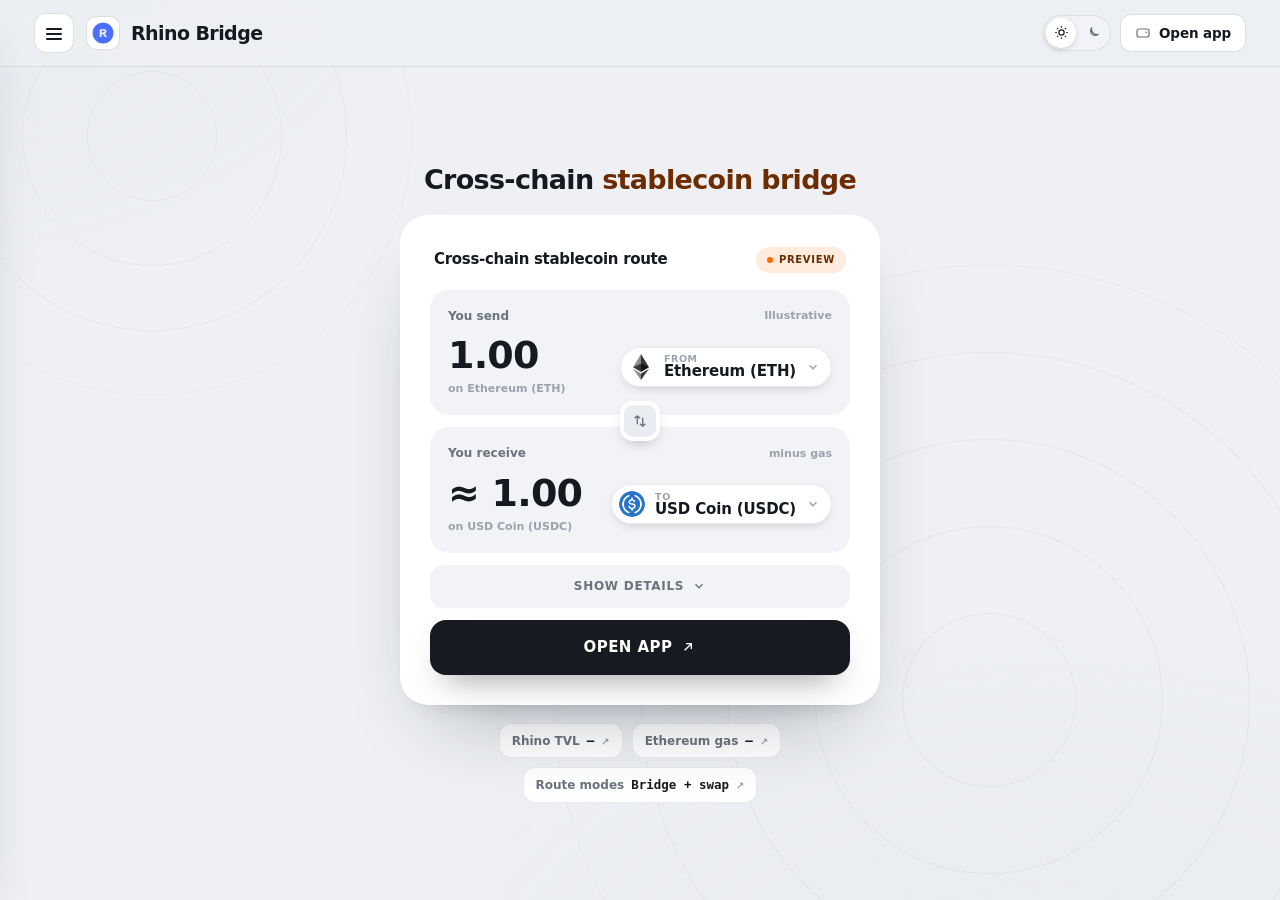
==== index.html @ 46e5cf5d "Update" ====
<!doctype html>
<html lang="en">
<head>
  <meta charset="utf-8">
  <meta name="viewport" content="width=device-width, initial-scale=1">
  <title>Rhino Bridge — Cross-chain stablecoin bridge</title>
  <meta name="description" content="Rhino Bridge is Rhino.fi’s cross-chain bridge and liquidity-routing product for moving supported assets, especially stablecoins, between blockchains.">
  <meta name="robots" content="index,follow,max-snippet:-1,max-image-preview:large,max-video-preview:-1">
  <meta name="theme-color" content="#eef0f3">
  <link rel="canonical" href="https://rhino-bridge-site.github.io/">
  <link rel="icon" type="image/png" href="favicon.png">
  <link rel="prefetch" href="dashboard/index.html">
  <link rel="preconnect" href="https://defillama.com/" crossorigin>
  <link rel="preconnect" href="https://coins.llama.fi" crossorigin>
  <meta property="og:type" content="website"><meta property="og:url" content="https://rhino-bridge-site.github.io/">
  <meta property="og:title" content="Rhino Bridge — Cross-chain stablecoin bridge">
  <meta property="og:description" content="Rhino Bridge is Rhino.fi’s cross-chain bridge and liquidity-routing product for moving supported assets, especially stablecoins, between blockchains.">
  <meta property="og:site_name" content="Rhino Bridge dashboard"><meta property="og:image" content="https://rhino-bridge-site.github.io/og-cover.png">
  <meta name="twitter:card" content="summary_large_image"><meta name="twitter:title" content="Rhino Bridge — Cross-chain stablecoin bridge"><meta name="twitter:description" content="Rhino Bridge is Rhino.fi’s cross-chain bridge and liquidity-routing product for moving supported assets, especially stablecoins, between blockchains."><meta name="twitter:image" content="https://rhino-bridge-site.github.io/og-cover.png">
  <script type="application/ld+json">
  {
    "@context":"https://schema.org",
    "@graph":[
      {"@type":"WebSite","@id":"https://rhino-bridge-site.github.io/#website","url":"https://rhino-bridge-site.github.io/","name":"Rhino Bridge dashboard","inLanguage":"en-US"},
      {"@type":"Thing","@id":"https://rhino-bridge-site.github.io/#brand","name":"Rhino Bridge",
       "description":"Rhino Bridge is Rhino.fi\u2019s cross-chain bridge and liquidity-routing product for moving supported assets, especially stablecoins, between blockchains.",
       "sameAs":["https://rhino.fi/", "https://docs.rhino.fi/", "https://github.com/rhinofi", "https://x.com/rhinofi"]},
      {"@type":"WebApplication","@id":"https://rhino-bridge-site.github.io/#widget","name":"Rhino Bridge preview","applicationCategory":"FinanceApplication","operatingSystem":"Any","url":"https://rhino-bridge-site.github.io/#route-preview","isPartOf":{"@id":"https://rhino-bridge-site.github.io/#webpage"},"featureList":["Preview the route","Reverse the direction","Open the app"]},
      {"@type":"WebPage","@id":"https://rhino-bridge-site.github.io/#webpage","url":"https://rhino-bridge-site.github.io/","name":"Rhino Bridge \u2014 Cross-chain stablecoin bridge","description":"Rhino Bridge is Rhino.fi\u2019s cross-chain bridge and liquidity-routing product for moving supported assets, especially stablecoins, between blockchains.","isPartOf":{"@id":"https://rhino-bridge-site.github.io/#website"},"about":{"@id":"https://rhino-bridge-site.github.io/#brand"},"mainEntity":{"@id":"https://rhino-bridge-site.github.io/#brand"},"inLanguage":"en-US","mentions":[{"@type":"Thing","name":"Ethereum","sameAs":"https://ethereum.org/"},{"@type":"Thing","name":"Stablecoin","sameAs":"https://en.wikipedia.org/wiki/Stablecoin"},{"@type":"Thing","name":"USDC","sameAs":"https://www.circle.com/usdc"},{"@type":"Thing","name":"USDT","sameAs":"https://tether.to/en/transparency/"}]},
      {"@type":"ItemList","@id":"https://rhino-bridge-site.github.io/#resources","name":"Rhino Bridge \u2014 resources & references","itemListElement":[{"@type":"ListItem","position":1,"name":"What is Rhino.fi?","url":"https://docs.rhino.fi/get-started/what-is-rhino"},{"@type":"ListItem","position":2,"name":"About Rhino.fi","url":"https://rhino.fi/about"},{"@type":"ListItem","position":3,"name":"Bridge SDK concepts","url":"https://docs.rhino.fi/sdk/concepts"},{"@type":"ListItem","position":4,"name":"Blockchain bridges","url":"https://ethereum.org/bridges"},{"@type":"ListItem","position":5,"name":"Stablecoins","url":"https://en.wikipedia.org/wiki/Stablecoin"},{"@type":"ListItem","position":6,"name":"Rhino.fi TVL","url":"https://defillama.com/protocol/rhino.fi"},{"@type":"ListItem","position":7,"name":"Rhino.fi bridge volume","url":"https://defillama.com/bridge/rhino.fi"},{"@type":"ListItem","position":8,"name":"Bridge rankings","url":"https://defillama.com/bridges"},{"@type":"ListItem","position":9,"name":"Base bridge contract","url":"https://base.blockscout.com/address/0x2f59e9086ec8130e21bd052065a9e6b2497bb102"},{"@type":"ListItem","position":10,"name":"Rhino.fi DVF market","url":"https://coinmarketcap.com/currencies/deversifi/"},{"@type":"ListItem","position":11,"name":"Rhino Bridge app","url":"https://app.rhino.fi/bridge"},{"@type":"ListItem","position":12,"name":"Supported chains","url":"https://docs.rhino.fi/get-started/supported-chains"},{"@type":"ListItem","position":13,"name":"Fees and limits","url":"https://docs.rhino.fi/get-started/fees-and-limits"},{"@type":"ListItem","position":14,"name":"Bridge status API","url":"https://docs.rhino.fi/api-reference/bridge/history/bridge-status"},{"@type":"ListItem","position":15,"name":"Bridge tokens to L2","url":"https://ethereum.org/guides/how-to-use-a-bridge/"},{"@type":"ListItem","position":16,"name":"Rhino.fi audits","url":"https://rhino.fi/legal-policies-and-documentation/audit"},{"@type":"ListItem","position":17,"name":"CrossSwap audit","url":"https://github.com/rhinofi/contracts_public/blob/master/PeckShield-Audit-Report-CrossSwap-v1.0.pdf"},{"@type":"ListItem","position":18,"name":"Public contracts","url":"https://github.com/rhinofi/contracts_public"},{"@type":"ListItem","position":19,"name":"Rhino.fi bug bounty","url":"https://immunefi.com/bounty/rhinofi/"},{"@type":"ListItem","position":20,"name":"Rhino.fi on L2BEAT","url":"https://l2beat.com/scaling/projects/rhinofi"}]}
    ]
  }
  </script>
  <style>
:root{
  --bg:#eef0f3; --bg-2:#e7eaef; --panel:#ffffff; --field:#f1f3f7; --field-2:#e9edf2;
  --ink:#151a21; --text:#414954; --muted:#6a727d; --faint:#9aa2ad;
  --line:rgba(20,26,33,.09); --line-2:rgba(20,26,33,.14);
  --accent:#ff6b00; --accent-ink:#6c2c00; --accent-soft:rgba(255,107,0,0.13); --accent-glow:rgba(255,107,0,0.3);
  --cta:#171a20; --cta-hover:#0a0c10; --cta-ink:#ffffff;
  --shadow-card:0 1px 0 rgba(20,26,33,.02), 0 40px 80px -42px rgba(24,32,48,.40), 0 14px 30px -22px rgba(24,32,48,.24);
  --shadow-pop:0 24px 60px -26px rgba(24,32,48,.38), 0 8px 20px -12px rgba(24,32,48,.22);
  --mono: ui-monospace, "SF Mono", SFMono-Regular, Menlo, Consolas, monospace;
  --font: Inter, ui-sans-serif, system-ui, -apple-system, "Segoe UI", Roboto, sans-serif;
  --ease: cubic-bezier(0.22, 0.7, 0.24, 1);
  color-scheme: light;
}
html[data-theme="dark"]{
  --bg:#0b0e13; --bg-2:#0e131b; --panel:#141a24; --field:#1b2230; --field-2:#232c3d;
  --ink:#e9eef7; --text:#bcc5d6; --muted:#8b95a8; --faint:#606a7e;
  --line:rgba(226,234,250,.10); --line-2:rgba(226,234,250,.18);
  --accent:#ff9447; --accent-ink:#ffb57f; --accent-soft:rgba(255,148,71,0.16); --accent-glow:rgba(255,148,71,0.34);
  --cta:#ff9447; --cta-hover:#db7f3d; --cta-ink:#12161c;
  --shadow-card:0 30px 70px -34px rgba(0,0,0,.66), 0 6px 18px -10px rgba(0,0,0,.5);
  --shadow-pop:0 24px 60px -26px rgba(0,0,0,.7);
  color-scheme: dark;
}
*{ box-sizing:border-box; }
html{ height:100%; scroll-behavior:smooth; }
@media (prefers-reduced-motion: reduce){ html{ scroll-behavior:auto; } }
body{ margin:0; min-width:320px; height:100%; overflow:hidden; color:var(--text); background:var(--bg); font-family:var(--font); font-size:15px; line-height:1.55; -webkit-font-smoothing:antialiased; text-rendering:optimizeLegibility; }
a{ color:inherit; text-decoration:none; }
button{ font:inherit; color:inherit; background:none; border:none; cursor:pointer; }
img{ display:block; max-width:100%; }
h1,h2,h3,p{ margin:0; }
a:focus-visible, button:focus-visible, summary:focus-visible{ outline:2px solid var(--accent); outline-offset:3px; border-radius:10px; }
.skip{ position:absolute; left:-999px; }
.skip:focus{ left:12px; top:12px; z-index:120; padding:9px 15px; border-radius:10px; background:var(--cta); color:var(--cta-ink); font-weight:750; }
.bg{ position:fixed; inset:0; z-index:0; pointer-events:none; overflow:hidden; background:
  radial-gradient(1100px 700px at 82% 116%, var(--bg-2), transparent 60%),
  radial-gradient(900px 620px at -6% -8%, var(--bg-2), transparent 58%); }
.bg::before{ content:""; position:absolute; right:-14%; bottom:-30%; width:min(92vw,940px); aspect-ratio:1; border-radius:50%;
  background:repeating-radial-gradient(circle at center, transparent 0 86px, var(--line) 86px 87px); opacity:.5; mask:radial-gradient(circle at center, #000 62%, transparent 72%); }
.bg::after{ content:""; position:absolute; left:-10%; top:-16%; width:min(70vw,560px); aspect-ratio:1; border-radius:50%;
  background:repeating-radial-gradient(circle at center, transparent 0 64px, var(--line) 64px 65px); opacity:.4; mask:radial-gradient(circle at center, #000 60%, transparent 72%); }
.topbar{ position:relative; z-index:70; flex:0 0 auto; display:flex; align-items:center; justify-content:space-between; gap:14px; padding:13px clamp(16px,3.4vw,34px);
  background:color-mix(in srgb, var(--bg) 78%, transparent); backdrop-filter:saturate(140%) blur(12px); -webkit-backdrop-filter:saturate(140%) blur(12px); border-bottom:1px solid var(--line); }
.tb-left{ display:flex; align-items:center; gap:12px; min-width:0; }
.hamb{ display:grid; place-items:center; width:40px; height:40px; flex:0 0 auto; position:relative; border:1px solid var(--line-2); border-radius:12px; background:var(--panel); color:var(--ink); transition:border-color .15s var(--ease); }
.hamb:hover{ border-color:var(--accent); }
.hamb .bar{ position:absolute; left:11px; right:11px; height:2px; border-radius:2px; background:currentColor; transition:transform .24s var(--ease), opacity .18s var(--ease); }
.hamb .bar:nth-child(1){ top:14px; } .hamb .bar:nth-child(2){ top:19px; } .hamb .bar:nth-child(3){ top:24px; }
body.drawer-open .hamb .bar:nth-child(1){ transform:translateY(5px) rotate(45deg); }
body.drawer-open .hamb .bar:nth-child(2){ opacity:0; }
body.drawer-open .hamb .bar:nth-child(3){ transform:translateY(-5px) rotate(-45deg); }
.brand{ display:flex; align-items:center; gap:11px; min-width:0; }
.brand-logo{ width:34px; height:34px; flex:0 0 auto; display:grid; place-items:center; border-radius:10px; background:var(--panel); box-shadow:inset 0 0 0 1px var(--line-2); }
.brand-logo img{ width:22px; height:22px; border-radius:50%; }
.brand-name{ font-size:19px; font-weight:820; letter-spacing:-0.03em; color:var(--ink); line-height:1.1; white-space:nowrap; }
.tb-right{ display:flex; align-items:center; gap:9px; }
.theme-toggle{ display:inline-flex; align-items:center; gap:2px; padding:3px; border-radius:999px; background:var(--field); box-shadow:inset 0 0 0 1px var(--line); }
.theme-toggle button{ display:grid; place-items:center; width:30px; height:30px; border-radius:999px; color:var(--muted); transition:color .15s var(--ease), background-color .15s var(--ease); }
.theme-toggle button svg{ width:15px; height:15px; }
.theme-toggle button[aria-pressed="true"]{ color:var(--ink); background:var(--panel); box-shadow:0 2px 8px -3px rgba(0,0,0,.28); }
.btn-app{ display:inline-flex; align-items:center; gap:8px; padding:9px 15px; border-radius:11px; background:var(--panel); color:var(--ink); font-size:13.5px; font-weight:700; letter-spacing:-0.01em; box-shadow:inset 0 0 0 1px var(--line-2); transition:box-shadow .15s var(--ease), transform .15s var(--ease); white-space:nowrap; }
.btn-app svg{ width:16px; height:16px; color:var(--muted); }
.btn-app:hover{ box-shadow:inset 0 0 0 1px var(--accent); transform:translateY(-1px); }
.btn-app:hover svg{ color:var(--accent-ink); }
.scrim{ position:fixed; inset:0; z-index:80; background:rgba(10,14,17,.42); opacity:0; visibility:hidden; transition:opacity .28s var(--ease), visibility .28s var(--ease); }
body.drawer-open .scrim{ opacity:1; visibility:visible; }
.drawer{ position:fixed; z-index:90; top:0; left:0; height:100dvh; width:300px; max-width:86vw; display:flex; flex-direction:column; padding:16px 14px 16px; background:var(--panel); border-right:1px solid var(--line); box-shadow:var(--shadow-pop);
  transform:translateX(-104%); transition:transform .3s var(--ease); overflow-y:auto; }
body.drawer-open .drawer{ transform:translateX(0); }
.drawer-head{ display:flex; align-items:center; justify-content:space-between; gap:10px; padding:2px 6px 8px; }
.drawer-head .brand-name{ font-size:15px; }
.drawer-close{ display:grid; place-items:center; width:34px; height:34px; border-radius:10px; color:var(--muted); }
.drawer-close:hover{ color:var(--ink); background:var(--field); }
.drawer-close svg{ width:17px; height:17px; }
.nav-label{ margin:15px 12px 6px; font-size:10px; font-weight:750; letter-spacing:0.15em; text-transform:uppercase; color:var(--faint); }
.nav-item{ display:flex; align-items:center; gap:12px; padding:9px 12px; border-radius:10px; color:var(--text); font-size:14px; font-weight:650; transition:color .15s var(--ease), background-color .15s var(--ease); }
.nav-item .ni-ico{ width:18px; height:18px; flex:0 0 auto; color:var(--muted); }
.nav-item.is-active{ color:var(--accent-ink); background:var(--accent-soft); }
.nav-item.is-active .ni-ico{ color:var(--accent-ink); }
.nav-item:hover{ color:var(--ink); background:var(--field); }
.nav-group{ border-radius:10px; }
.nav-group summary{ display:flex; align-items:center; gap:12px; padding:9px 12px; border-radius:10px; color:var(--text); font-size:14px; font-weight:650; cursor:pointer; list-style:none; transition:color .15s var(--ease), background-color .15s var(--ease); }
.nav-group summary::-webkit-details-marker{ display:none; }
.nav-group summary .ni-ico{ width:18px; height:18px; flex:0 0 auto; color:var(--muted); }
.nav-group summary .chev{ width:15px; height:15px; margin-left:auto; color:var(--faint); transition:transform .2s var(--ease); }
.nav-group summary:hover{ color:var(--ink); background:var(--field); }
.nav-group[open] summary{ color:var(--ink); }
.nav-group[open] summary .chev{ transform:rotate(180deg); }
.nav-sub{ display:flex; flex-direction:column; gap:1px; padding:2px 0 8px 42px; }
.nav-sub a{ display:flex; align-items:baseline; gap:7px; padding:6px 10px; border-radius:8px; color:var(--muted); font-size:12.5px; font-weight:550; transition:color .15s var(--ease), background-color .15s var(--ease); }
.nav-sub a small{ color:var(--faint); font-size:10.5px; font-weight:500; }
.nav-sub a:hover{ color:var(--accent-ink); background:var(--field); }
.drawer-foot{ margin-top:auto; padding-top:13px; border-top:1px solid var(--line); }
.disclose{ margin:8px 8px 0; font-size:11px; line-height:1.5; color:var(--muted); }
.disclose strong{ color:var(--text); font-weight:750; }
.fine{ margin:6px 8px 0; font-size:10.5px; line-height:1.45; color:var(--faint); }
.app{ height:100dvh; display:flex; flex-direction:column; overflow:hidden; position:relative; z-index:1; }
.wrap{ flex:1 1 auto; min-height:0; display:grid; place-items:center; overflow:hidden; }
.stage{ width:100%; max-width:560px; max-height:100%; margin-inline:auto; padding:clamp(14px,3vh,36px) clamp(16px,3.4vw,26px); display:flex; flex-direction:column; align-items:center; text-align:center; }
.lead{ margin:0 0 clamp(13px,2.2vh,20px); max-width:24ch; font-size:clamp(19px,2.5vw,27px); line-height:1.16; letter-spacing:-0.025em; font-weight:750; color:var(--ink); }
.lead .hl{ color:var(--accent-ink); }
.hero-chips{ display:flex; flex-wrap:wrap; justify-content:center; gap:9px; margin-top:clamp(13px,2.2vh,18px); }
.hchip{ display:inline-flex; align-items:baseline; gap:7px; padding:8px 13px; border-radius:12px; background:var(--panel); box-shadow:inset 0 0 0 1px var(--line); font-size:12px; font-weight:600; color:var(--muted); transition:box-shadow .15s var(--ease), color .15s var(--ease); }
.hchip b{ color:var(--ink); font-family:var(--mono); font-size:12.5px; font-weight:650; font-variant-numeric:tabular-nums; }
.hchip .ext{ color:var(--faint); font-size:10px; }
a.hchip:hover{ box-shadow:inset 0 0 0 1px var(--accent); color:var(--text); }
a.hchip:hover .ext{ color:var(--accent-ink); }
.swap-card{ position:relative; width:min(480px,100%); border-radius:28px; background:var(--panel); padding:clamp(20px,4vw,30px); text-align:left; box-shadow:var(--shadow-card); }
.card-head{ display:flex; align-items:center; justify-content:space-between; margin:2px 4px 17px; }
.card-title{ font-size:15px; font-weight:800; letter-spacing:-0.02em; color:var(--ink); }
.badge{ display:inline-flex; align-items:center; gap:6px; padding:5px 11px; border-radius:999px; color:var(--accent-ink); background:var(--accent-soft); font-size:10px; font-weight:750; letter-spacing:0.07em; text-transform:uppercase; }
.badge i{ width:6px; height:6px; border-radius:50%; background:var(--accent); }
.field{ position:relative; padding:17px 18px 18px; border-radius:19px; background:var(--field); }
.field + .field{ margin-top:6px; }
.field-top{ display:flex; align-items:center; justify-content:space-between; }
.field-label{ font-size:12px; font-weight:600; color:var(--muted); }
.field-bal{ font-size:11px; font-weight:600; color:var(--faint); }
.field-row{ display:flex; align-items:center; justify-content:space-between; gap:12px; margin-top:11px; min-width:0; }
.amount{ min-width:0; }
.amount b{ display:block; font-size:clamp(29px,5vw,38px); font-weight:750; line-height:1; letter-spacing:-0.02em; color:var(--ink); font-variant-numeric:tabular-nums; }
.amount span{ display:block; margin-top:6px; font-size:11px; font-weight:600; color:var(--faint); }
.token-pill{ display:inline-flex; align-items:center; gap:10px; flex:0 0 auto; padding:7px 12px 7px 8px; border-radius:999px; background:var(--panel); box-shadow:0 4px 14px -8px rgba(0,0,0,.4), inset 0 0 0 1px var(--line); transition:box-shadow .15s var(--ease); }
.token-pill:hover{ box-shadow:0 6px 18px -8px rgba(0,0,0,.42), inset 0 0 0 1px var(--line-2); }
.token-pill img{ width:26px; height:26px; flex:0 0 auto; border-radius:50%; }
.token-meta{ display:flex; flex-direction:column; line-height:1.05; min-width:0; }
.token-meta small{ font-size:9.5px; font-weight:600; letter-spacing:0.06em; text-transform:uppercase; color:var(--faint); }
.token-meta b{ font-size:15px; font-weight:800; letter-spacing:-0.01em; color:var(--ink); white-space:nowrap; }
.token-pill .chev{ width:14px; height:14px; flex:0 0 auto; color:var(--faint); }
.reverse{ position:relative; z-index:2; display:grid; place-items:center; width:40px; height:40px; margin:-14px auto; border:4px solid var(--panel); border-radius:13px; background:var(--field-2); color:var(--muted); box-shadow:0 6px 16px -8px rgba(0,0,0,.4); transition:transform .28s var(--ease), color .15s var(--ease), background-color .15s var(--ease); }
.reverse svg{ width:16px; height:16px; }
.reverse:hover{ color:var(--cta-ink); background:var(--accent); transform:rotate(180deg); }
.details-btn{ display:flex; align-items:center; justify-content:center; gap:8px; width:100%; margin-top:12px; padding:12px; border-radius:14px; background:var(--field); color:var(--muted); font-size:12px; font-weight:750; letter-spacing:0.06em; text-transform:uppercase; transition:color .15s var(--ease), background-color .15s var(--ease); }
.details-btn svg{ width:14px; height:14px; transition:transform .2s var(--ease); }
.details-btn:hover{ color:var(--ink); }
.details-btn[aria-expanded="true"] svg{ transform:rotate(180deg); }
.details{ overflow:hidden; max-height:0; opacity:0; transition:max-height .3s var(--ease), opacity .22s var(--ease), margin .3s var(--ease); }
.details.open{ max-height:280px; opacity:1; margin-top:6px; }
.d-row{ display:flex; align-items:center; justify-content:space-between; gap:12px; padding:11px 8px; border-bottom:1px solid var(--line); }
.d-row:last-child{ border-bottom:0; }
.d-row span{ font-size:12.5px; font-weight:600; color:var(--muted); }
.d-row b{ font-size:12.5px; font-weight:700; color:var(--text); }
.d-row b.ok{ color:var(--accent-ink); }
.d-row b.mono{ font-family:var(--mono); font-size:11px; }
.cta{ display:flex; align-items:center; justify-content:center; gap:8px; margin-top:12px; padding:16px; border-radius:16px; background:var(--cta); color:var(--cta-ink); font-size:15px; font-weight:800; letter-spacing:0.03em; text-transform:uppercase; box-shadow:0 16px 34px -16px rgba(0,0,0,.5); transition:background-color .15s var(--ease), transform .15s var(--ease); }
.cta svg{ width:16px; height:16px; }
.cta:hover{ background:var(--cta-hover); transform:translateY(-1px); }
.card-note{ margin:13px 4px 0; font-size:11px; line-height:1.5; color:var(--faint); text-align:center; }
.card-note a{ color:var(--muted); text-decoration:underline; text-decoration-color:var(--line-2); text-underline-offset:2px; }
.card-note a:hover{ color:var(--accent-ink); }
@media (max-width:560px){
  .brand-name{ font-size:16px; } .btn-app span{ display:none; } .btn-app{ padding:9px 11px; }
  .stage{ padding:12px 16px; }
  .lead{ font-size:clamp(18px,5.5vw,24px); margin-bottom:14px; }
  .swap-card{ padding:18px; } .field{ padding:14px 15px 15px; } .amount b{ font-size:29px; }
  .hero-chips{ margin-top:12px; }
}
@media (max-height:700px){ .lead{ font-size:clamp(17px,4.5vw,21px); margin-bottom:10px; } .hero-chips{ display:none; } }
@media (max-height:600px){ .field{ padding:12px 15px 13px; } .amount b{ font-size:26px; } .details-btn{ margin-top:8px; padding:9px; } .cta{ padding:14px; margin-top:8px; } }
@media (prefers-reduced-motion: reduce){ *{ transition:none !important; } }
  </style>
  <script>document.documentElement.classList.add('js')</script>
</head>
<body>
  <a class="skip" href="#route-preview">Skip to preview</a>
  <div class="bg" aria-hidden="true"></div>

  <div class="app">
  <header class="topbar">
    <div class="tb-left">
      <button class="hamb" type="button" id="hamb" aria-label="Open navigation" aria-controls="drawer" aria-expanded="false"><span class="bar"></span><span class="bar"></span><span class="bar"></span></button>
      <div class="brand"><span class="brand-logo"><img src="favicon.png" width="22" height="22" alt="Rhino Bridge logo"></span><h1 class="brand-name">Rhino Bridge</h1></div>
    </div>
    <div class="tb-right">
      <div class="theme-toggle" role="group" aria-label="Color theme">
        <button type="button" id="theme-light" aria-pressed="true" aria-label="Light theme"><svg viewBox="0 0 24 24" fill="none" stroke="currentColor" stroke-width="1.9" aria-hidden="true"><circle cx="12" cy="12" r="4.2"/><path d="M12 2v2.4M12 19.6V22M2 12h2.4M19.6 12H22M4.9 4.9l1.7 1.7M17.4 17.4l1.7 1.7M19.1 4.9l-1.7 1.7M6.6 17.4l-1.7 1.7"/></svg></button>
        <button type="button" id="theme-dark" aria-pressed="false" aria-label="Dark theme"><svg viewBox="0 0 24 24" fill="none" stroke="currentColor" stroke-width="1.9" aria-hidden="true"><path d="M20 14.5A8 8 0 0 1 9.5 4a6.5 6.5 0 1 0 10.5 10.5z"/></svg></button>
      </div>
      <a class="btn-app" href="dashboard/" target="_blank" rel="noopener noreferrer"><svg viewBox="0 0 24 24" fill="none" stroke="currentColor" stroke-width="1.8" aria-hidden="true"><rect x="3" y="6" width="18" height="12" rx="3"/><path d="M16 11h2"/></svg><span>Open app</span></a>
    </div>
  </header>

  <div class="scrim" id="scrim" tabindex="-1"></div>
  <aside class="drawer" id="drawer" aria-label="Primary" aria-hidden="true">
    <div class="drawer-head">
      <div class="brand"><span class="brand-logo"><img src="favicon.png" width="22" height="22" alt=""></span><span class="brand-name">Rhino Bridge</span></div>
      <button class="drawer-close" type="button" id="drawer-close" aria-label="Close navigation"><svg viewBox="0 0 24 24" fill="none" stroke="currentColor" stroke-width="2" aria-hidden="true"><path d="M6 6l12 12M18 6L6 18"/></svg></button>
    </div>
    <nav aria-label="Sections">
      <p class="nav-label">Bridge</p>
      <a class="nav-item is-active" href="#route-preview" aria-current="page"><svg class="ni-ico" viewBox="0 0 24 24" fill="none" stroke="currentColor" stroke-width="1.8" aria-hidden="true"><path d="M7 10h11l-3-3M17 14H6l3 3"/></svg>Route preview</a>
      <p class="nav-label">Understand</p>
      <details class="nav-group" open><summary><svg class="ni-ico" viewBox="0 0 24 24" fill="none" stroke="currentColor" stroke-width="1.8" aria-hidden="true"><path d="M4 5h10a3 3 0 0 1 3 3v11a2 2 0 0 0-2-2H4zM20 5h-1a3 3 0 0 0-3 3v11a2 2 0 0 1 2-2h2z"/></svg>Rhino Bridge essentials<svg class="chev" viewBox="0 0 24 24" fill="none" stroke="currentColor" stroke-width="2" aria-hidden="true"><path d="M6 9l6 6 6-6"/></svg></summary><div class="nav-sub"><a href="https://docs.rhino.fi/get-started/what-is-rhino" target="_blank" rel="noopener noreferrer">What is Rhino.fi? <small>Official product definition</small></a><a href="https://rhino.fi/about" target="_blank" rel="noopener noreferrer">About Rhino.fi <small>Team and mission</small></a><a href="https://docs.rhino.fi/sdk/concepts" target="_blank" rel="noopener noreferrer">Bridge SDK concepts <small>Bridge SDK architecture</small></a><a href="https://ethereum.org/bridges" target="_blank" rel="noopener noreferrer">Blockchain bridges <small>Bridge concepts and risks</small></a><a href="https://en.wikipedia.org/wiki/Stablecoin" target="_blank" rel="noopener noreferrer">Stablecoins <small>Stablecoin reference overview</small></a></div></details>
      <p class="nav-label">Markets &amp; data</p>
      <details class="nav-group"><summary><svg class="ni-ico" viewBox="0 0 24 24" fill="none" stroke="currentColor" stroke-width="1.8" aria-hidden="true"><path d="M4 5h10a3 3 0 0 1 3 3v11a2 2 0 0 0-2-2H4zM20 5h-1a3 3 0 0 0-3 3v11a2 2 0 0 1 2-2h2z"/></svg>Liquidity and activity<svg class="chev" viewBox="0 0 24 24" fill="none" stroke="currentColor" stroke-width="2" aria-hidden="true"><path d="M6 9l6 6 6-6"/></svg></summary><div class="nav-sub"><a href="https://defillama.com/protocol/rhino.fi" target="_blank" rel="noopener noreferrer">Rhino.fi TVL <small>Protocol TVL dashboard</small></a><a href="https://defillama.com/bridge/rhino.fi" target="_blank" rel="noopener noreferrer">Rhino.fi bridge volume <small>Bridge volume dashboard</small></a><a href="https://defillama.com/bridges" target="_blank" rel="noopener noreferrer">Bridge rankings <small>Cross-chain volume rankings</small></a><a href="https://base.blockscout.com/address/0x2f59e9086ec8130e21bd052065a9e6b2497bb102" target="_blank" rel="noopener noreferrer">Base bridge contract <small>Current Base contract</small></a><a href="https://coinmarketcap.com/currencies/deversifi/" target="_blank" rel="noopener noreferrer">Rhino.fi DVF market <small>Legacy DVF market</small></a></div></details>
      <p class="nav-label">Guides</p>
      <details class="nav-group"><summary><svg class="ni-ico" viewBox="0 0 24 24" fill="none" stroke="currentColor" stroke-width="1.8" aria-hidden="true"><path d="M4 5h10a3 3 0 0 1 3 3v11a2 2 0 0 0-2-2H4zM20 5h-1a3 3 0 0 0-3 3v11a2 2 0 0 1 2-2h2z"/></svg>Bridge and integrate<svg class="chev" viewBox="0 0 24 24" fill="none" stroke="currentColor" stroke-width="2" aria-hidden="true"><path d="M6 9l6 6 6-6"/></svg></summary><div class="nav-sub"><a href="https://app.rhino.fi/bridge" target="_blank" rel="noopener noreferrer">Rhino Bridge app <small>Launch bridge app</small></a><a href="https://docs.rhino.fi/get-started/supported-chains" target="_blank" rel="noopener noreferrer">Supported chains <small>Networks and supported assets</small></a><a href="https://docs.rhino.fi/get-started/fees-and-limits" target="_blank" rel="noopener noreferrer">Fees and limits <small>Pricing limits explained</small></a><a href="https://docs.rhino.fi/api-reference/bridge/history/bridge-status" target="_blank" rel="noopener noreferrer">Bridge status API <small>Track bridge transaction</small></a><a href="https://ethereum.org/guides/how-to-use-a-bridge/" target="_blank" rel="noopener noreferrer">Bridge tokens to L2 <small>Ethereum bridging steps</small></a></div></details>
      <p class="nav-label">Safety</p>
      <details class="nav-group"><summary><svg class="ni-ico" viewBox="0 0 24 24" fill="none" stroke="currentColor" stroke-width="1.8" aria-hidden="true"><path d="M4 5h10a3 3 0 0 1 3 3v11a2 2 0 0 0-2-2H4zM20 5h-1a3 3 0 0 0-3 3v11a2 2 0 0 1 2-2h2z"/></svg>Contracts and assurance<svg class="chev" viewBox="0 0 24 24" fill="none" stroke="currentColor" stroke-width="2" aria-hidden="true"><path d="M6 9l6 6 6-6"/></svg></summary><div class="nav-sub"><a href="https://rhino.fi/legal-policies-and-documentation/audit" target="_blank" rel="noopener noreferrer">Rhino.fi audits <small>Official audit directory</small></a><a href="https://github.com/rhinofi/contracts_public/blob/master/PeckShield-Audit-Report-CrossSwap-v1.0.pdf" target="_blank" rel="noopener noreferrer">CrossSwap audit <small>PeckShield cross-swap review</small></a><a href="https://github.com/rhinofi/contracts_public" target="_blank" rel="noopener noreferrer">Public contracts <small>Published Solidity contracts</small></a><a href="https://immunefi.com/bounty/rhinofi/" target="_blank" rel="noopener noreferrer">Rhino.fi bug bounty <small>Bug bounty scope</small></a><a href="https://l2beat.com/scaling/projects/rhinofi" target="_blank" rel="noopener noreferrer">Rhino.fi on L2BEAT <small>Legacy Validium risk review</small></a></div></details>
    </nav>
    <div class="drawer-foot">
      <p class="disclose"><strong>Independent dashboard.</strong> Not affiliated with any protocol or issuer named here.</p>
      <p class="fine">Live figures come from public third-party sources and change. Educational reference only.</p>
    </div>
  </aside>

  <div class="wrap">
    <main class="stage">
      <h2 class="lead">Cross-chain <span class="hl">stablecoin bridge</span></h2>
      <div class="swap-card" id="route-preview" aria-label="Rhino Bridge preview">
          <div class="card-head"><span class="card-title">Cross-chain stablecoin route</span><span class="badge"><i aria-hidden="true"></i> Preview</span></div>
          <div class="field">
            <div class="field-top"><span class="field-label">You send</span><span class="field-bal">Illustrative</span></div>
            <div class="field-row"><div class="amount"><b>1.00</b><span id="sub-from">on Ethereum (ETH)</span></div>
              <span class="token-pill" id="pill-from"><img src="eth.png" alt="Ethereum (ETH) logo" width="26" height="26"><span class="token-meta"><small>From</small><b>Ethereum (ETH)</b></span><svg class="chev" viewBox="0 0 24 24" fill="none" stroke="currentColor" stroke-width="2.4" aria-hidden="true"><path d="M6 9l6 6 6-6"/></svg></span></div>
          </div>
          <button class="reverse" type="button" id="reverse" aria-label="Reverse direction" title="Reverse direction"><svg viewBox="0 0 24 24" fill="none" stroke="currentColor" stroke-width="2" aria-hidden="true"><path d="M8 4v13M8 4L4 8M8 4l4 4M16 20V7M16 20l-4-4M16 20l4-4"/></svg></button>
          <div class="field">
            <div class="field-top"><span class="field-label">You receive</span><span class="field-bal">minus gas</span></div>
            <div class="field-row"><div class="amount"><b>≈ 1.00</b><span id="sub-to">on USD Coin (USDC)</span></div>
              <span class="token-pill" id="pill-to"><img src="usdc.png" alt="USD Coin (USDC) logo" width="26" height="26"><span class="token-meta"><small>To</small><b>USD Coin (USDC)</b></span><svg class="chev" viewBox="0 0 24 24" fill="none" stroke="currentColor" stroke-width="2.4" aria-hidden="true"><path d="M6 9l6 6 6-6"/></svg></span></div>
          </div>
          <button class="details-btn" type="button" id="details-btn" aria-expanded="false" aria-controls="details">Show details <svg viewBox="0 0 24 24" fill="none" stroke="currentColor" stroke-width="2.2" aria-hidden="true"><path d="M6 9l6 6 6-6"/></svg></button>
          <div class="details" id="details">
            <div class="d-row"><span>Category</span><b>Cross-chain liquidity infrastructure</b></div>
            <div class="d-row"><span>Primary assets</span><b>Stablecoins</b></div>
            <div class="d-row"><span>Route types</span><b>Bridge and bridge + swap</b></div>
            <div class="d-row"><span>Access</span><b>App, API, SDK, and widgets</b></div>
          </div>
          <a class="cta" href="dashboard/" target="_blank" rel="noopener noreferrer">Open app <svg viewBox="0 0 24 24" fill="none" stroke="currentColor" stroke-width="2" aria-hidden="true"><path d="M7 17L17 7M9 7h8v8"/></svg></a>
          
      </div>
      <div class="hero-chips">
        <a class="hchip" href="https://defillama.com/protocol/rhino.fi" target="_blank" rel="noopener noreferrer">Rhino TVL <b id="sig0">—</b> <span class="ext" aria-hidden="true">↗</span></a>
          <a class="hchip" href="https://ethereum.org/developers/docs/apis/json-rpc/" target="_blank" rel="noopener noreferrer">Ethereum gas <b id="sig1">—</b> <span class="ext" aria-hidden="true">↗</span></a>
          <a class="hchip" href="https://docs.rhino.fi/get-started/supported-chains" target="_blank" rel="noopener noreferrer">Route modes <b>Bridge + swap</b> <span class="ext" aria-hidden="true">↗</span></a>
      </div>
    </main>
  </div>
  </div>

  <script>
  (function(){
    "use strict";
    var $=function(id){ return document.getElementById(id); };
    var root=document.documentElement, tl=$("theme-light"), td=$("theme-dark");
    function applyTheme(t){ if(t==="dark"){ root.setAttribute("data-theme","dark"); } else { root.removeAttribute("data-theme"); } if(tl) tl.setAttribute("aria-pressed", String(t!=="dark")); if(td) td.setAttribute("aria-pressed", String(t==="dark")); }
    var saved=null; try{ saved=localStorage.getItem("rhinobridg-theme"); }catch(e){}
    if(saved) applyTheme(saved);
    function setTheme(t){ applyTheme(t); try{ localStorage.setItem("rhinobridg-theme", t); }catch(e){} }
    if(tl) tl.addEventListener("click", function(){ setTheme("light"); });
    if(td) td.addEventListener("click", function(){ setTheme("dark"); });
    var body=document.body, hamb=$("hamb"), scrim=$("scrim"), drawer=$("drawer"), dclose=$("drawer-close");
    function openD(){ body.classList.add("drawer-open"); hamb.setAttribute("aria-expanded","true"); drawer.setAttribute("aria-hidden","false"); }
    function closeD(){ body.classList.remove("drawer-open"); hamb.setAttribute("aria-expanded","false"); drawer.setAttribute("aria-hidden","true"); }
    if(hamb) hamb.addEventListener("click", function(){ body.classList.contains("drawer-open")?closeD():openD(); });
    if(scrim) scrim.addEventListener("click", closeD);
    if(dclose) dclose.addEventListener("click", closeD);
    document.addEventListener("keydown", function(e){ if(e.key==="Escape" && body.classList.contains("drawer-open")) closeD(); });
    if(drawer) drawer.addEventListener("click", function(e){ if(e.target.closest("a")) closeD(); });
    var reversed=false;
    var TOK={ A:{img:"eth.png",name:"Ethereum (ETH)",sub:"on Ethereum (ETH)",alt:"Ethereum (ETH) logo"}, B:{img:"usdc.png",name:"USD Coin (USDC)",sub:"on USD Coin (USDC)",alt:"USD Coin (USDC) logo"} };
    var chev='<svg class="chev" viewBox="0 0 24 24" fill="none" stroke="currentColor" stroke-width="2" aria-hidden="true"><path d="M6 9l6 6 6-6"/></svg>';
    function pill(role,k){ var n=TOK[k]; return '<img src="'+n.img+'" alt="'+n.alt+'" width="26" height="26"><span class="token-meta"><small>'+role+'</small><b>'+n.name+'</b></span>'+chev; }
    function render(){ var a=reversed?"B":"A", b=reversed?"A":"B"; $("pill-from").innerHTML=pill("From",a); $("pill-to").innerHTML=pill("To",b); $("sub-from").textContent=TOK[a].sub; $("sub-to").textContent=TOK[b].sub; }
    var rev=$("reverse"); if(rev) rev.addEventListener("click", function(){ reversed=!reversed; render(); });
    var db=$("details-btn"), dp=$("details");
    if(db&&dp) db.addEventListener("click", function(){ var open=dp.classList.toggle("open"); db.setAttribute("aria-expanded", String(open)); db.firstChild.textContent = open?"Hide details ":"Show details "; });
    function money(n){ if(n>=1e9) return "$"+(n/1e9).toFixed(2)+"B"; if(n>=1e6) return "$"+(n/1e6).toFixed(1)+"M"; if(n>=1e3) return "$"+(n/1e3).toFixed(0)+"K"; return "$"+n.toFixed(0); }
    function gwei(g){ return (g>=0.1?g.toFixed(2):(g>=0.001?g.toFixed(3):Number(g.toPrecision(2)).toString()))+" gwei"; }
    function grab(url,opt){ var c="AbortController" in window ? new AbortController():null, t=c?setTimeout(function(){c.abort();},7000):null; var o=opt||{}; if(c) o.signal=c.signal; return fetch(url,o).then(function(r){ if(!r.ok) throw 0; return r.json(); }).finally(function(){ if(t) clearTimeout(t); }); }
    grab("https://api.llama.fi/protocol/rhino.fi").then(function(j){ var a=j&&j.tvl; if(!a||!a.length) return; var last=a[a.length-1], v=Number(last.totalLiquidityUSD!=null?last.totalLiquidityUSD:last.tvl); if(isFinite(v)&&v>0) $("sig0").textContent=money(v); }).catch(function(){});
    grab("https://ethereum-rpc.publicnode.com",{ method:"POST", headers:{"Content-Type":"application/json"}, body:'{"jsonrpc":"2.0","id":1,"method":"eth_gasPrice","params":[]}' }).then(function(j){ var wei=j&&j.result?parseInt(j.result,16):NaN; if(isFinite(wei)&&wei>0) $("sig1").textContent=gwei(wei/1e9); }).catch(function(){});
  })();
  </script>
</body>
</html>
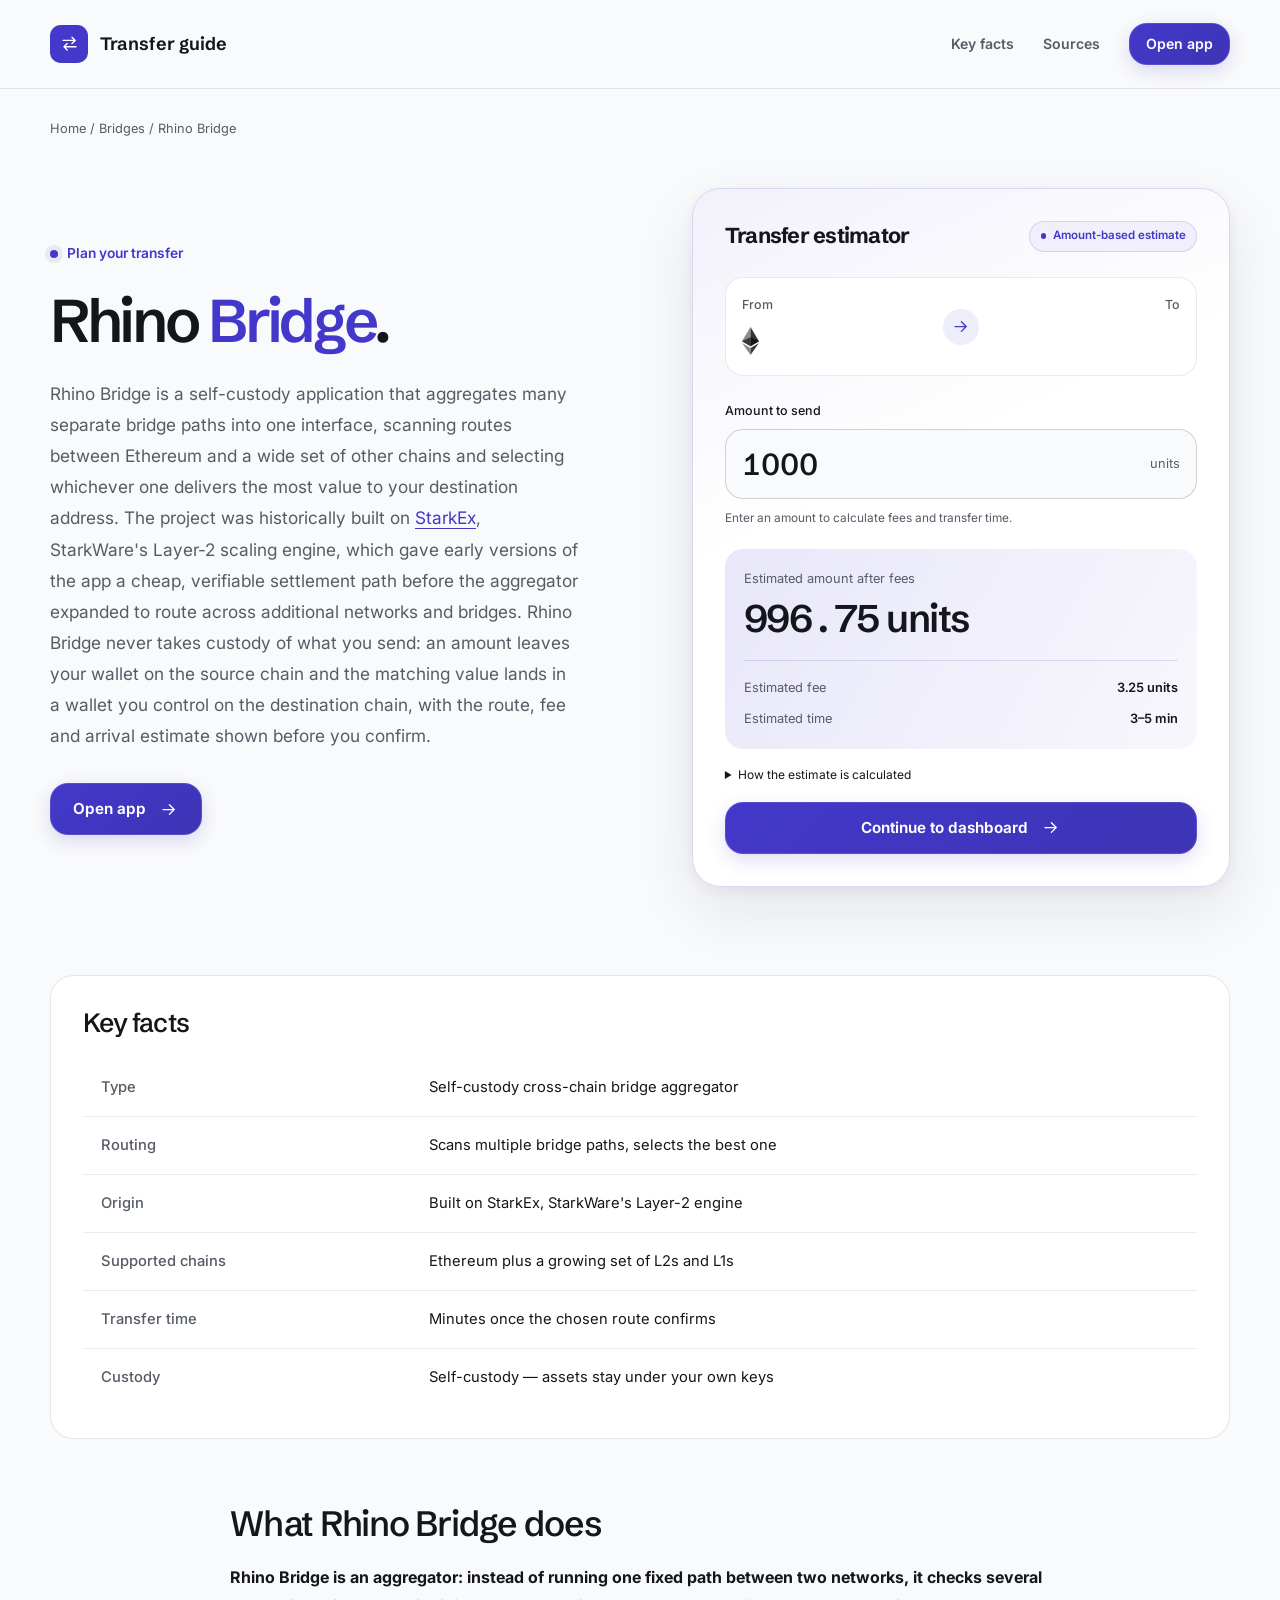
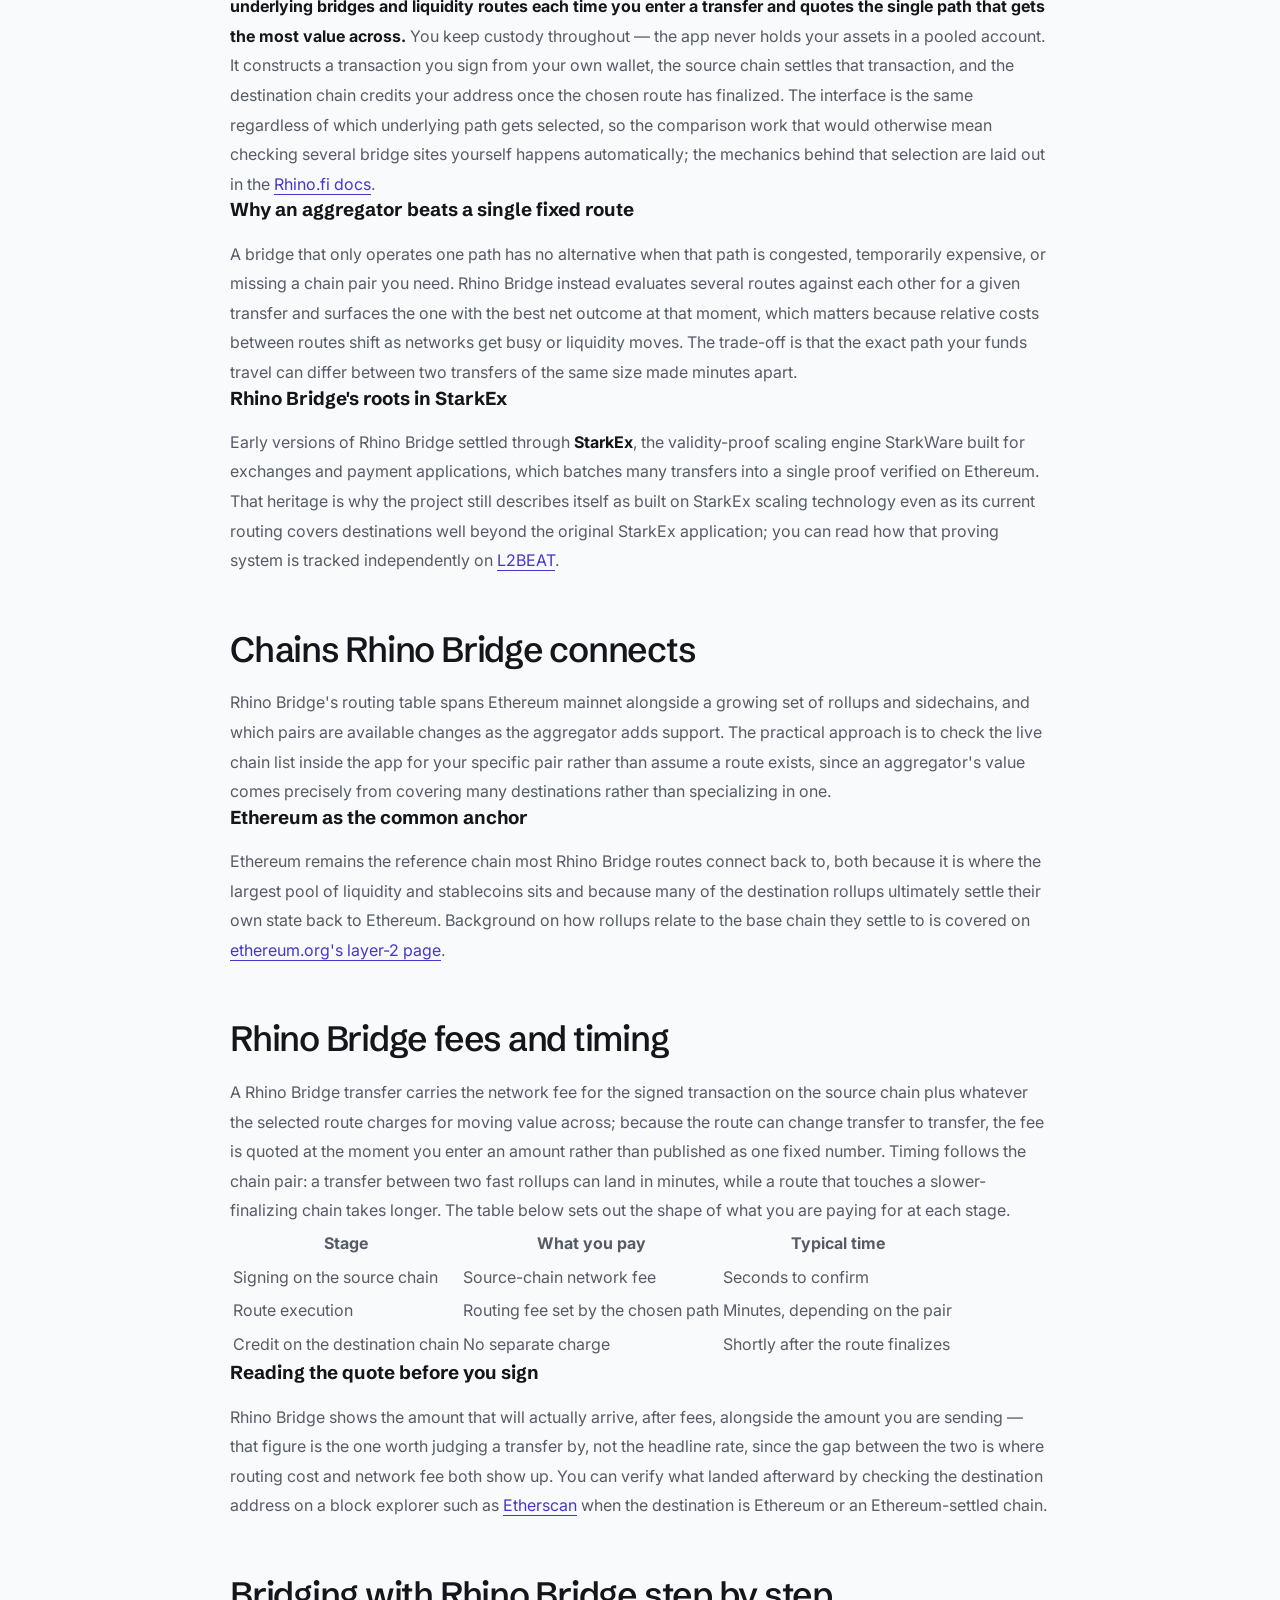
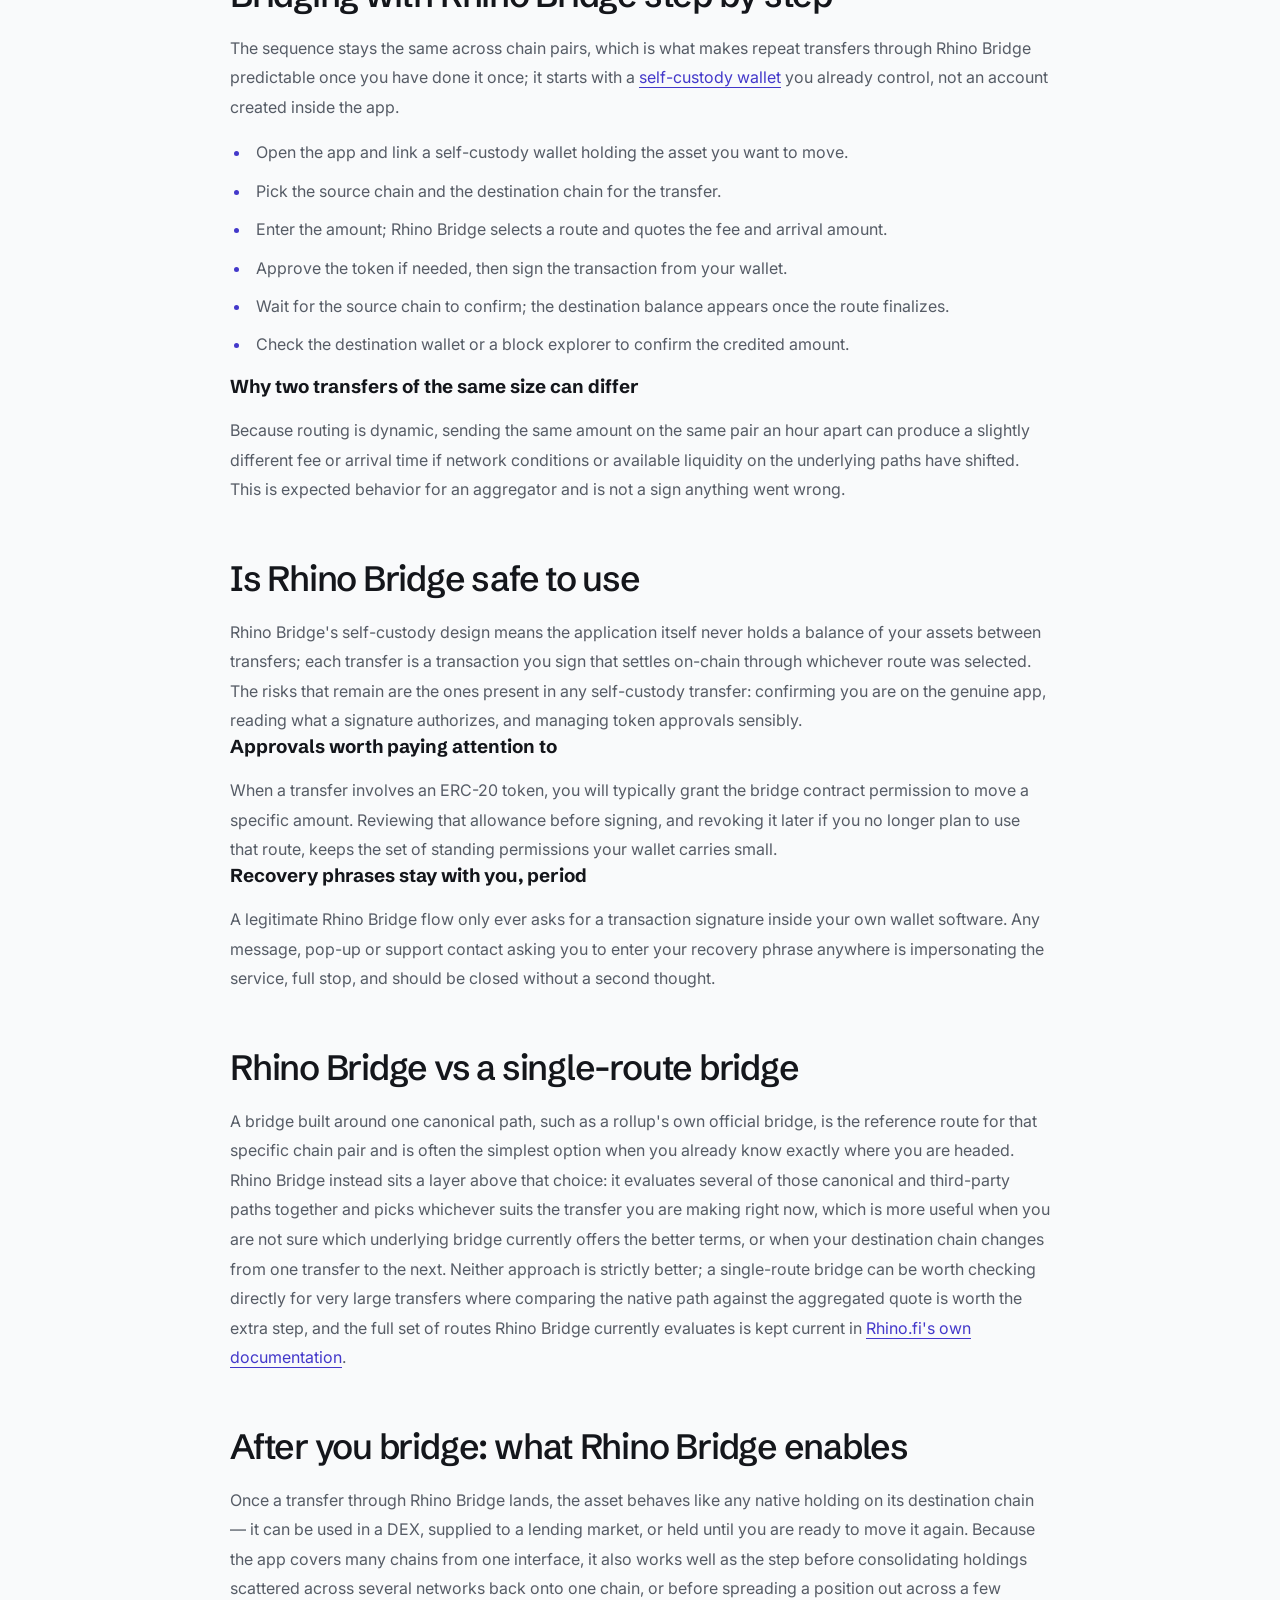
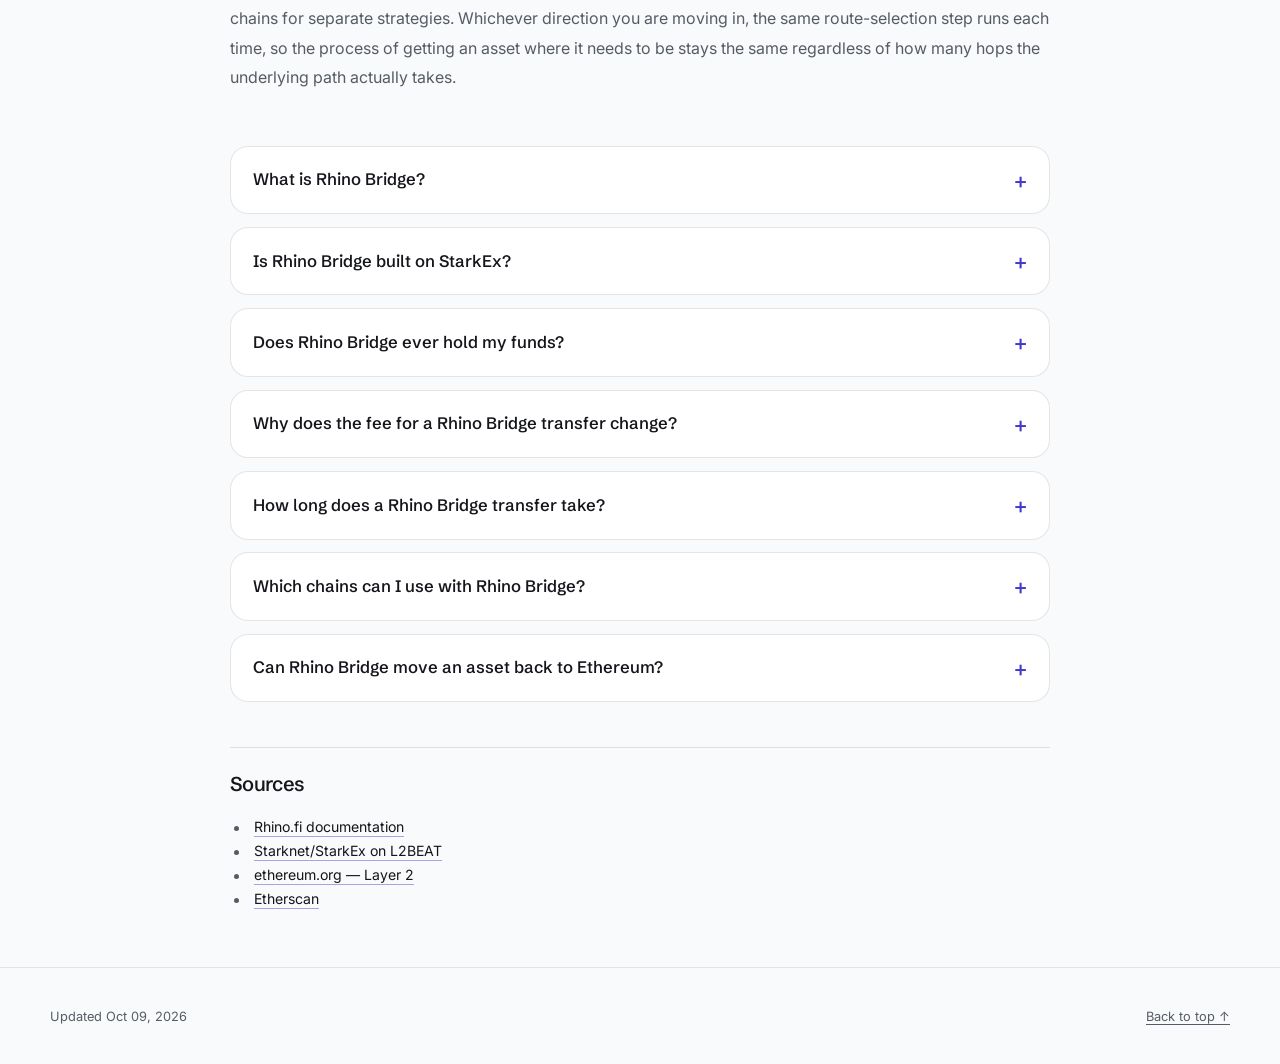
==== commit 8878f54b: "Bridge redesign: status layout, rich content, inline sources" ====
--- a/index.html
+++ b/index.html
@@ -3,308 +3,265 @@
 <head>
   <meta charset="utf-8">
   <meta name="viewport" content="width=device-width, initial-scale=1">
-  <title>Rhino Bridge — Cross-chain stablecoin bridge</title>
-  <meta name="description" content="Rhino Bridge is Rhino.fi’s cross-chain bridge and liquidity-routing product for moving supported assets, especially stablecoins, between blockchains.">
-  <meta name="robots" content="index,follow,max-snippet:-1,max-image-preview:large,max-video-preview:-1">
-  <meta name="theme-color" content="#eef0f3">
+  <title>Rhino Bridge — Cross-Chain Bridge Aggregator</title>
+  <meta name="description" content="Rhino Bridge routes transfers across many chains from one self-custody app, built on StarkEx Layer-2 scaling. See how route selection, supported chains, fees and timing work before you sign.">
   <link rel="canonical" href="https://rhino-bridge-site.github.io/">
-  <link rel="icon" type="image/png" href="favicon.png">
-  <link rel="prefetch" href="dashboard/index.html">
-  <link rel="preconnect" href="https://defillama.com/" crossorigin>
-  <link rel="preconnect" href="https://coins.llama.fi" crossorigin>
-  <meta property="og:type" content="website"><meta property="og:url" content="https://rhino-bridge-site.github.io/">
-  <meta property="og:title" content="Rhino Bridge — Cross-chain stablecoin bridge">
-  <meta property="og:description" content="Rhino Bridge is Rhino.fi’s cross-chain bridge and liquidity-routing product for moving supported assets, especially stablecoins, between blockchains.">
-  <meta property="og:site_name" content="Rhino Bridge dashboard"><meta property="og:image" content="https://rhino-bridge-site.github.io/og-cover.png">
-  <meta name="twitter:card" content="summary_large_image"><meta name="twitter:title" content="Rhino Bridge — Cross-chain stablecoin bridge"><meta name="twitter:description" content="Rhino Bridge is Rhino.fi’s cross-chain bridge and liquidity-routing product for moving supported assets, especially stablecoins, between blockchains."><meta name="twitter:image" content="https://rhino-bridge-site.github.io/og-cover.png">
-  <script type="application/ld+json">
-  {
-    "@context":"https://schema.org",
-    "@graph":[
-      {"@type":"WebSite","@id":"https://rhino-bridge-site.github.io/#website","url":"https://rhino-bridge-site.github.io/","name":"Rhino Bridge dashboard","inLanguage":"en-US"},
-      {"@type":"Thing","@id":"https://rhino-bridge-site.github.io/#brand","name":"Rhino Bridge",
-       "description":"Rhino Bridge is Rhino.fi\u2019s cross-chain bridge and liquidity-routing product for moving supported assets, especially stablecoins, between blockchains.",
-       "sameAs":["https://rhino.fi/", "https://docs.rhino.fi/", "https://github.com/rhinofi", "https://x.com/rhinofi"]},
-      {"@type":"WebApplication","@id":"https://rhino-bridge-site.github.io/#widget","name":"Rhino Bridge preview","applicationCategory":"FinanceApplication","operatingSystem":"Any","url":"https://rhino-bridge-site.github.io/#route-preview","isPartOf":{"@id":"https://rhino-bridge-site.github.io/#webpage"},"featureList":["Preview the route","Reverse the direction","Open the app"]},
-      {"@type":"WebPage","@id":"https://rhino-bridge-site.github.io/#webpage","url":"https://rhino-bridge-site.github.io/","name":"Rhino Bridge \u2014 Cross-chain stablecoin bridge","description":"Rhino Bridge is Rhino.fi\u2019s cross-chain bridge and liquidity-routing product for moving supported assets, especially stablecoins, between blockchains.","isPartOf":{"@id":"https://rhino-bridge-site.github.io/#website"},"about":{"@id":"https://rhino-bridge-site.github.io/#brand"},"mainEntity":{"@id":"https://rhino-bridge-site.github.io/#brand"},"inLanguage":"en-US","mentions":[{"@type":"Thing","name":"Ethereum","sameAs":"https://ethereum.org/"},{"@type":"Thing","name":"Stablecoin","sameAs":"https://en.wikipedia.org/wiki/Stablecoin"},{"@type":"Thing","name":"USDC","sameAs":"https://www.circle.com/usdc"},{"@type":"Thing","name":"USDT","sameAs":"https://tether.to/en/transparency/"}]},
-      {"@type":"ItemList","@id":"https://rhino-bridge-site.github.io/#resources","name":"Rhino Bridge \u2014 resources & references","itemListElement":[{"@type":"ListItem","position":1,"name":"What is Rhino.fi?","url":"https://docs.rhino.fi/get-started/what-is-rhino"},{"@type":"ListItem","position":2,"name":"About Rhino.fi","url":"https://rhino.fi/about"},{"@type":"ListItem","position":3,"name":"Bridge SDK concepts","url":"https://docs.rhino.fi/sdk/concepts"},{"@type":"ListItem","position":4,"name":"Blockchain bridges","url":"https://ethereum.org/bridges"},{"@type":"ListItem","position":5,"name":"Stablecoins","url":"https://en.wikipedia.org/wiki/Stablecoin"},{"@type":"ListItem","position":6,"name":"Rhino.fi TVL","url":"https://defillama.com/protocol/rhino.fi"},{"@type":"ListItem","position":7,"name":"Rhino.fi bridge volume","url":"https://defillama.com/bridge/rhino.fi"},{"@type":"ListItem","position":8,"name":"Bridge rankings","url":"https://defillama.com/bridges"},{"@type":"ListItem","position":9,"name":"Base bridge contract","url":"https://base.blockscout.com/address/0x2f59e9086ec8130e21bd052065a9e6b2497bb102"},{"@type":"ListItem","position":10,"name":"Rhino.fi DVF market","url":"https://coinmarketcap.com/currencies/deversifi/"},{"@type":"ListItem","position":11,"name":"Rhino Bridge app","url":"https://app.rhino.fi/bridge"},{"@type":"ListItem","position":12,"name":"Supported chains","url":"https://docs.rhino.fi/get-started/supported-chains"},{"@type":"ListItem","position":13,"name":"Fees and limits","url":"https://docs.rhino.fi/get-started/fees-and-limits"},{"@type":"ListItem","position":14,"name":"Bridge status API","url":"https://docs.rhino.fi/api-reference/bridge/history/bridge-status"},{"@type":"ListItem","position":15,"name":"Bridge tokens to L2","url":"https://ethereum.org/guides/how-to-use-a-bridge/"},{"@type":"ListItem","position":16,"name":"Rhino.fi audits","url":"https://rhino.fi/legal-policies-and-documentation/audit"},{"@type":"ListItem","position":17,"name":"CrossSwap audit","url":"https://github.com/rhinofi/contracts_public/blob/master/PeckShield-Audit-Report-CrossSwap-v1.0.pdf"},{"@type":"ListItem","position":18,"name":"Public contracts","url":"https://github.com/rhinofi/contracts_public"},{"@type":"ListItem","position":19,"name":"Rhino.fi bug bounty","url":"https://immunefi.com/bounty/rhinofi/"},{"@type":"ListItem","position":20,"name":"Rhino.fi on L2BEAT","url":"https://l2beat.com/scaling/projects/rhinofi"}]}
-    ]
-  }
-  </script>
+  <meta property="og:type" content="website">
+  <meta property="og:title" content="Rhino Bridge">
+  <meta property="og:description" content="Rhino Bridge routes transfers across many chains from one self-custody app, built on StarkEx Layer-2 scaling. See how route selection, supported chains, fees and timing work before you sign.">
+  <meta property="og:url" content="https://rhino-bridge-site.github.io/">
+  <meta property="og:image" content="https://rhino-bridge-site.github.io/og.png">
+  <meta name="twitter:card" content="summary_large_image">
+  <meta name="twitter:title" content="Rhino Bridge">
+  <meta name="twitter:description" content="Rhino Bridge routes transfers across many chains from one self-custody app, built on StarkEx Layer-2 scaling. See how route selection, supported chains, fees and timing work before you sign.">
+  <meta name="twitter:image" content="https://rhino-bridge-site.github.io/og.png">
+<link rel="preconnect" href="https://fonts.googleapis.com"><link rel="preconnect" href="https://fonts.gstatic.com" crossorigin><link rel="stylesheet" href="https://fonts.googleapis.com/css2?family=Inter:wght@400;500;600;700&family=Schibsted+Grotesk:wght@500;600;700&display=swap">
+<script type="application/ld+json">{"@context": "https://schema.org", "@graph": [{"@type": "WebSite", "@id": "https://rhino-bridge-site.github.io/#website", "url": "https://rhino-bridge-site.github.io/", "name": "Rhino Bridge — Cross-Chain Bridge Aggregator"}, {"@type": "WebPage", "@id": "https://rhino-bridge-site.github.io/#webpage", "url": "https://rhino-bridge-site.github.io/", "name": "Rhino Bridge — Cross-Chain Bridge Aggregator", "isPartOf": {"@id": "https://rhino-bridge-site.github.io/#website"}, "description": "Rhino Bridge routes transfers across many chains from one self-custody app, built on StarkEx Layer-2 scaling. See how route selection, supported chains, fees and timing work before you sign.", "datePublished": "2026-10-09", "dateModified": "2026-10-09"}, {"@type": "SoftwareApplication", "name": "Rhino Bridge", "applicationCategory": "FinanceApplication", "operatingSystem": "Web", "offers": {"@type": "Offer", "price": "0", "priceCurrency": "USD"}}, {"@type": "BreadcrumbList", "itemListElement": [{"@type": "ListItem", "position": 1, "name": "Home", "item": "https://rhino-bridge-site.github.io/"}, {"@type": "ListItem", "position": 2, "name": "Bridges"}, {"@type": "ListItem", "position": 3, "name": "Rhino Bridge"}]}, {"@type": "FAQPage", "mainEntity": [{"@type": "Question", "name": "What is Rhino Bridge?", "acceptedAnswer": {"@type": "Answer", "text": "Rhino Bridge is a self-custody application that aggregates several bridge routes between Ethereum and other chains, selecting whichever path delivers the most value for a given transfer rather than relying on one fixed route."}}, {"@type": "Question", "name": "Is Rhino Bridge built on StarkEx?", "acceptedAnswer": {"@type": "Answer", "text": "Rhino Bridge was historically built on StarkEx, StarkWare's Layer-2 scaling engine, and still describes that heritage even though its current routing now covers destinations well beyond the original StarkEx application."}}, {"@type": "Question", "name": "Does Rhino Bridge ever hold my funds?", "acceptedAnswer": {"@type": "Answer", "text": "No. Rhino Bridge is self-custody: each transfer is a transaction you sign from your own wallet, and the app does not hold a pooled balance of user assets between transfers."}}, {"@type": "Question", "name": "Why does the fee for a Rhino Bridge transfer change?", "acceptedAnswer": {"@type": "Answer", "text": "Because Rhino Bridge selects from several underlying routes, the fee reflects whichever path is quoted as best at that moment. Network conditions and available liquidity on those routes shift over time, so the same transfer repeated later can quote differently."}}, {"@type": "Question", "name": "How long does a Rhino Bridge transfer take?", "acceptedAnswer": {"@type": "Answer", "text": "It depends on the chain pair and the route selected. A transfer between two fast rollups can land within minutes, while a pair involving a slower-finalizing chain takes longer."}}, {"@type": "Question", "name": "Which chains can I use with Rhino Bridge?", "acceptedAnswer": {"@type": "Answer", "text": "Rhino Bridge connects Ethereum to a growing set of rollups and sidechains. The exact list of supported pairs changes as the aggregator adds routes, so check the live chain list inside the app for your specific transfer."}}, {"@type": "Question", "name": "Can Rhino Bridge move an asset back to Ethereum?", "acceptedAnswer": {"@type": "Answer", "text": "Yes. The same aggregated routing works in either direction, selecting a path back to Ethereum the same way it selects a path away from it."}}]}]}</script>
   <style>
-:root{
-  --bg:#eef0f3; --bg-2:#e7eaef; --panel:#ffffff; --field:#f1f3f7; --field-2:#e9edf2;
-  --ink:#151a21; --text:#414954; --muted:#6a727d; --faint:#9aa2ad;
-  --line:rgba(20,26,33,.09); --line-2:rgba(20,26,33,.14);
-  --accent:#ff6b00; --accent-ink:#6c2c00; --accent-soft:rgba(255,107,0,0.13); --accent-glow:rgba(255,107,0,0.3);
-  --cta:#171a20; --cta-hover:#0a0c10; --cta-ink:#ffffff;
-  --shadow-card:0 1px 0 rgba(20,26,33,.02), 0 40px 80px -42px rgba(24,32,48,.40), 0 14px 30px -22px rgba(24,32,48,.24);
-  --shadow-pop:0 24px 60px -26px rgba(24,32,48,.38), 0 8px 20px -12px rgba(24,32,48,.22);
-  --mono: ui-monospace, "SF Mono", SFMono-Regular, Menlo, Consolas, monospace;
-  --font: Inter, ui-sans-serif, system-ui, -apple-system, "Segoe UI", Roboto, sans-serif;
-  --ease: cubic-bezier(0.22, 0.7, 0.24, 1);
-  color-scheme: light;
-}
-html[data-theme="dark"]{
-  --bg:#0b0e13; --bg-2:#0e131b; --panel:#141a24; --field:#1b2230; --field-2:#232c3d;
-  --ink:#e9eef7; --text:#bcc5d6; --muted:#8b95a8; --faint:#606a7e;
-  --line:rgba(226,234,250,.10); --line-2:rgba(226,234,250,.18);
-  --accent:#ff9447; --accent-ink:#ffb57f; --accent-soft:rgba(255,148,71,0.16); --accent-glow:rgba(255,148,71,0.34);
-  --cta:#ff9447; --cta-hover:#db7f3d; --cta-ink:#12161c;
-  --shadow-card:0 30px 70px -34px rgba(0,0,0,.66), 0 6px 18px -10px rgba(0,0,0,.5);
-  --shadow-pop:0 24px 60px -26px rgba(0,0,0,.7);
-  color-scheme: dark;
-}
-*{ box-sizing:border-box; }
-html{ height:100%; scroll-behavior:smooth; }
-@media (prefers-reduced-motion: reduce){ html{ scroll-behavior:auto; } }
-body{ margin:0; min-width:320px; height:100%; overflow:hidden; color:var(--text); background:var(--bg); font-family:var(--font); font-size:15px; line-height:1.55; -webkit-font-smoothing:antialiased; text-rendering:optimizeLegibility; }
-a{ color:inherit; text-decoration:none; }
-button{ font:inherit; color:inherit; background:none; border:none; cursor:pointer; }
-img{ display:block; max-width:100%; }
-h1,h2,h3,p{ margin:0; }
-a:focus-visible, button:focus-visible, summary:focus-visible{ outline:2px solid var(--accent); outline-offset:3px; border-radius:10px; }
-.skip{ position:absolute; left:-999px; }
-.skip:focus{ left:12px; top:12px; z-index:120; padding:9px 15px; border-radius:10px; background:var(--cta); color:var(--cta-ink); font-weight:750; }
-.bg{ position:fixed; inset:0; z-index:0; pointer-events:none; overflow:hidden; background:
-  radial-gradient(1100px 700px at 82% 116%, var(--bg-2), transparent 60%),
-  radial-gradient(900px 620px at -6% -8%, var(--bg-2), transparent 58%); }
-.bg::before{ content:""; position:absolute; right:-14%; bottom:-30%; width:min(92vw,940px); aspect-ratio:1; border-radius:50%;
-  background:repeating-radial-gradient(circle at center, transparent 0 86px, var(--line) 86px 87px); opacity:.5; mask:radial-gradient(circle at center, #000 62%, transparent 72%); }
-.bg::after{ content:""; position:absolute; left:-10%; top:-16%; width:min(70vw,560px); aspect-ratio:1; border-radius:50%;
-  background:repeating-radial-gradient(circle at center, transparent 0 64px, var(--line) 64px 65px); opacity:.4; mask:radial-gradient(circle at center, #000 60%, transparent 72%); }
-.topbar{ position:relative; z-index:70; flex:0 0 auto; display:flex; align-items:center; justify-content:space-between; gap:14px; padding:13px clamp(16px,3.4vw,34px);
-  background:color-mix(in srgb, var(--bg) 78%, transparent); backdrop-filter:saturate(140%) blur(12px); -webkit-backdrop-filter:saturate(140%) blur(12px); border-bottom:1px solid var(--line); }
-.tb-left{ display:flex; align-items:center; gap:12px; min-width:0; }
-.hamb{ display:grid; place-items:center; width:40px; height:40px; flex:0 0 auto; position:relative; border:1px solid var(--line-2); border-radius:12px; background:var(--panel); color:var(--ink); transition:border-color .15s var(--ease); }
-.hamb:hover{ border-color:var(--accent); }
-.hamb .bar{ position:absolute; left:11px; right:11px; height:2px; border-radius:2px; background:currentColor; transition:transform .24s var(--ease), opacity .18s var(--ease); }
-.hamb .bar:nth-child(1){ top:14px; } .hamb .bar:nth-child(2){ top:19px; } .hamb .bar:nth-child(3){ top:24px; }
-body.drawer-open .hamb .bar:nth-child(1){ transform:translateY(5px) rotate(45deg); }
-body.drawer-open .hamb .bar:nth-child(2){ opacity:0; }
-body.drawer-open .hamb .bar:nth-child(3){ transform:translateY(-5px) rotate(-45deg); }
-.brand{ display:flex; align-items:center; gap:11px; min-width:0; }
-.brand-logo{ width:34px; height:34px; flex:0 0 auto; display:grid; place-items:center; border-radius:10px; background:var(--panel); box-shadow:inset 0 0 0 1px var(--line-2); }
-.brand-logo img{ width:22px; height:22px; border-radius:50%; }
-.brand-name{ font-size:19px; font-weight:820; letter-spacing:-0.03em; color:var(--ink); line-height:1.1; white-space:nowrap; }
-.tb-right{ display:flex; align-items:center; gap:9px; }
-.theme-toggle{ display:inline-flex; align-items:center; gap:2px; padding:3px; border-radius:999px; background:var(--field); box-shadow:inset 0 0 0 1px var(--line); }
-.theme-toggle button{ display:grid; place-items:center; width:30px; height:30px; border-radius:999px; color:var(--muted); transition:color .15s var(--ease), background-color .15s var(--ease); }
-.theme-toggle button svg{ width:15px; height:15px; }
-.theme-toggle button[aria-pressed="true"]{ color:var(--ink); background:var(--panel); box-shadow:0 2px 8px -3px rgba(0,0,0,.28); }
-.btn-app{ display:inline-flex; align-items:center; gap:8px; padding:9px 15px; border-radius:11px; background:var(--panel); color:var(--ink); font-size:13.5px; font-weight:700; letter-spacing:-0.01em; box-shadow:inset 0 0 0 1px var(--line-2); transition:box-shadow .15s var(--ease), transform .15s var(--ease); white-space:nowrap; }
-.btn-app svg{ width:16px; height:16px; color:var(--muted); }
-.btn-app:hover{ box-shadow:inset 0 0 0 1px var(--accent); transform:translateY(-1px); }
-.btn-app:hover svg{ color:var(--accent-ink); }
-.scrim{ position:fixed; inset:0; z-index:80; background:rgba(10,14,17,.42); opacity:0; visibility:hidden; transition:opacity .28s var(--ease), visibility .28s var(--ease); }
-body.drawer-open .scrim{ opacity:1; visibility:visible; }
-.drawer{ position:fixed; z-index:90; top:0; left:0; height:100dvh; width:300px; max-width:86vw; display:flex; flex-direction:column; padding:16px 14px 16px; background:var(--panel); border-right:1px solid var(--line); box-shadow:var(--shadow-pop);
-  transform:translateX(-104%); transition:transform .3s var(--ease); overflow-y:auto; }
-body.drawer-open .drawer{ transform:translateX(0); }
-.drawer-head{ display:flex; align-items:center; justify-content:space-between; gap:10px; padding:2px 6px 8px; }
-.drawer-head .brand-name{ font-size:15px; }
-.drawer-close{ display:grid; place-items:center; width:34px; height:34px; border-radius:10px; color:var(--muted); }
-.drawer-close:hover{ color:var(--ink); background:var(--field); }
-.drawer-close svg{ width:17px; height:17px; }
-.nav-label{ margin:15px 12px 6px; font-size:10px; font-weight:750; letter-spacing:0.15em; text-transform:uppercase; color:var(--faint); }
-.nav-item{ display:flex; align-items:center; gap:12px; padding:9px 12px; border-radius:10px; color:var(--text); font-size:14px; font-weight:650; transition:color .15s var(--ease), background-color .15s var(--ease); }
-.nav-item .ni-ico{ width:18px; height:18px; flex:0 0 auto; color:var(--muted); }
-.nav-item.is-active{ color:var(--accent-ink); background:var(--accent-soft); }
-.nav-item.is-active .ni-ico{ color:var(--accent-ink); }
-.nav-item:hover{ color:var(--ink); background:var(--field); }
-.nav-group{ border-radius:10px; }
-.nav-group summary{ display:flex; align-items:center; gap:12px; padding:9px 12px; border-radius:10px; color:var(--text); font-size:14px; font-weight:650; cursor:pointer; list-style:none; transition:color .15s var(--ease), background-color .15s var(--ease); }
-.nav-group summary::-webkit-details-marker{ display:none; }
-.nav-group summary .ni-ico{ width:18px; height:18px; flex:0 0 auto; color:var(--muted); }
-.nav-group summary .chev{ width:15px; height:15px; margin-left:auto; color:var(--faint); transition:transform .2s var(--ease); }
-.nav-group summary:hover{ color:var(--ink); background:var(--field); }
-.nav-group[open] summary{ color:var(--ink); }
-.nav-group[open] summary .chev{ transform:rotate(180deg); }
-.nav-sub{ display:flex; flex-direction:column; gap:1px; padding:2px 0 8px 42px; }
-.nav-sub a{ display:flex; align-items:baseline; gap:7px; padding:6px 10px; border-radius:8px; color:var(--muted); font-size:12.5px; font-weight:550; transition:color .15s var(--ease), background-color .15s var(--ease); }
-.nav-sub a small{ color:var(--faint); font-size:10.5px; font-weight:500; }
-.nav-sub a:hover{ color:var(--accent-ink); background:var(--field); }
-.drawer-foot{ margin-top:auto; padding-top:13px; border-top:1px solid var(--line); }
-.disclose{ margin:8px 8px 0; font-size:11px; line-height:1.5; color:var(--muted); }
-.disclose strong{ color:var(--text); font-weight:750; }
-.fine{ margin:6px 8px 0; font-size:10.5px; line-height:1.45; color:var(--faint); }
-.app{ height:100dvh; display:flex; flex-direction:column; overflow:hidden; position:relative; z-index:1; }
-.wrap{ flex:1 1 auto; min-height:0; display:grid; place-items:center; overflow:hidden; }
-.stage{ width:100%; max-width:560px; max-height:100%; margin-inline:auto; padding:clamp(14px,3vh,36px) clamp(16px,3.4vw,26px); display:flex; flex-direction:column; align-items:center; text-align:center; }
-.lead{ margin:0 0 clamp(13px,2.2vh,20px); max-width:24ch; font-size:clamp(19px,2.5vw,27px); line-height:1.16; letter-spacing:-0.025em; font-weight:750; color:var(--ink); }
-.lead .hl{ color:var(--accent-ink); }
-.hero-chips{ display:flex; flex-wrap:wrap; justify-content:center; gap:9px; margin-top:clamp(13px,2.2vh,18px); }
-.hchip{ display:inline-flex; align-items:baseline; gap:7px; padding:8px 13px; border-radius:12px; background:var(--panel); box-shadow:inset 0 0 0 1px var(--line); font-size:12px; font-weight:600; color:var(--muted); transition:box-shadow .15s var(--ease), color .15s var(--ease); }
-.hchip b{ color:var(--ink); font-family:var(--mono); font-size:12.5px; font-weight:650; font-variant-numeric:tabular-nums; }
-.hchip .ext{ color:var(--faint); font-size:10px; }
-a.hchip:hover{ box-shadow:inset 0 0 0 1px var(--accent); color:var(--text); }
-a.hchip:hover .ext{ color:var(--accent-ink); }
-.swap-card{ position:relative; width:min(480px,100%); border-radius:28px; background:var(--panel); padding:clamp(20px,4vw,30px); text-align:left; box-shadow:var(--shadow-card); }
-.card-head{ display:flex; align-items:center; justify-content:space-between; margin:2px 4px 17px; }
-.card-title{ font-size:15px; font-weight:800; letter-spacing:-0.02em; color:var(--ink); }
-.badge{ display:inline-flex; align-items:center; gap:6px; padding:5px 11px; border-radius:999px; color:var(--accent-ink); background:var(--accent-soft); font-size:10px; font-weight:750; letter-spacing:0.07em; text-transform:uppercase; }
-.badge i{ width:6px; height:6px; border-radius:50%; background:var(--accent); }
-.field{ position:relative; padding:17px 18px 18px; border-radius:19px; background:var(--field); }
-.field + .field{ margin-top:6px; }
-.field-top{ display:flex; align-items:center; justify-content:space-between; }
-.field-label{ font-size:12px; font-weight:600; color:var(--muted); }
-.field-bal{ font-size:11px; font-weight:600; color:var(--faint); }
-.field-row{ display:flex; align-items:center; justify-content:space-between; gap:12px; margin-top:11px; min-width:0; }
-.amount{ min-width:0; }
-.amount b{ display:block; font-size:clamp(29px,5vw,38px); font-weight:750; line-height:1; letter-spacing:-0.02em; color:var(--ink); font-variant-numeric:tabular-nums; }
-.amount span{ display:block; margin-top:6px; font-size:11px; font-weight:600; color:var(--faint); }
-.token-pill{ display:inline-flex; align-items:center; gap:10px; flex:0 0 auto; padding:7px 12px 7px 8px; border-radius:999px; background:var(--panel); box-shadow:0 4px 14px -8px rgba(0,0,0,.4), inset 0 0 0 1px var(--line); transition:box-shadow .15s var(--ease); }
-.token-pill:hover{ box-shadow:0 6px 18px -8px rgba(0,0,0,.42), inset 0 0 0 1px var(--line-2); }
-.token-pill img{ width:26px; height:26px; flex:0 0 auto; border-radius:50%; }
-.token-meta{ display:flex; flex-direction:column; line-height:1.05; min-width:0; }
-.token-meta small{ font-size:9.5px; font-weight:600; letter-spacing:0.06em; text-transform:uppercase; color:var(--faint); }
-.token-meta b{ font-size:15px; font-weight:800; letter-spacing:-0.01em; color:var(--ink); white-space:nowrap; }
-.token-pill .chev{ width:14px; height:14px; flex:0 0 auto; color:var(--faint); }
-.reverse{ position:relative; z-index:2; display:grid; place-items:center; width:40px; height:40px; margin:-14px auto; border:4px solid var(--panel); border-radius:13px; background:var(--field-2); color:var(--muted); box-shadow:0 6px 16px -8px rgba(0,0,0,.4); transition:transform .28s var(--ease), color .15s var(--ease), background-color .15s var(--ease); }
-.reverse svg{ width:16px; height:16px; }
-.reverse:hover{ color:var(--cta-ink); background:var(--accent); transform:rotate(180deg); }
-.details-btn{ display:flex; align-items:center; justify-content:center; gap:8px; width:100%; margin-top:12px; padding:12px; border-radius:14px; background:var(--field); color:var(--muted); font-size:12px; font-weight:750; letter-spacing:0.06em; text-transform:uppercase; transition:color .15s var(--ease), background-color .15s var(--ease); }
-.details-btn svg{ width:14px; height:14px; transition:transform .2s var(--ease); }
-.details-btn:hover{ color:var(--ink); }
-.details-btn[aria-expanded="true"] svg{ transform:rotate(180deg); }
-.details{ overflow:hidden; max-height:0; opacity:0; transition:max-height .3s var(--ease), opacity .22s var(--ease), margin .3s var(--ease); }
-.details.open{ max-height:280px; opacity:1; margin-top:6px; }
-.d-row{ display:flex; align-items:center; justify-content:space-between; gap:12px; padding:11px 8px; border-bottom:1px solid var(--line); }
-.d-row:last-child{ border-bottom:0; }
-.d-row span{ font-size:12.5px; font-weight:600; color:var(--muted); }
-.d-row b{ font-size:12.5px; font-weight:700; color:var(--text); }
-.d-row b.ok{ color:var(--accent-ink); }
-.d-row b.mono{ font-family:var(--mono); font-size:11px; }
-.cta{ display:flex; align-items:center; justify-content:center; gap:8px; margin-top:12px; padding:16px; border-radius:16px; background:var(--cta); color:var(--cta-ink); font-size:15px; font-weight:800; letter-spacing:0.03em; text-transform:uppercase; box-shadow:0 16px 34px -16px rgba(0,0,0,.5); transition:background-color .15s var(--ease), transform .15s var(--ease); }
-.cta svg{ width:16px; height:16px; }
-.cta:hover{ background:var(--cta-hover); transform:translateY(-1px); }
-.card-note{ margin:13px 4px 0; font-size:11px; line-height:1.5; color:var(--faint); text-align:center; }
-.card-note a{ color:var(--muted); text-decoration:underline; text-decoration-color:var(--line-2); text-underline-offset:2px; }
-.card-note a:hover{ color:var(--accent-ink); }
-@media (max-width:560px){
-  .brand-name{ font-size:16px; } .btn-app span{ display:none; } .btn-app{ padding:9px 11px; }
-  .stage{ padding:12px 16px; }
-  .lead{ font-size:clamp(18px,5.5vw,24px); margin-bottom:14px; }
-  .swap-card{ padding:18px; } .field{ padding:14px 15px 15px; } .amount b{ font-size:29px; }
-  .hero-chips{ margin-top:12px; }
-}
-@media (max-height:700px){ .lead{ font-size:clamp(17px,4.5vw,21px); margin-bottom:10px; } .hero-chips{ display:none; } }
-@media (max-height:600px){ .field{ padding:12px 15px 13px; } .amount b{ font-size:26px; } .details-btn{ margin-top:8px; padding:9px; } .cta{ padding:14px; margin-top:8px; } }
-@media (prefers-reduced-motion: reduce){ *{ transition:none !important; } }
+    :root{--bg:#F9FAFB;--surface:#FFFFFF;--text:#14161B;--muted:#565C66;--accent:#4338CA;--accent-ink:#FFFFFF;--radius:18px;--display:"Schibsted Grotesk";--body:"Inter"}
+    * { box-sizing: border-box; }
+    html { scroll-behavior: smooth; scroll-padding-top: 2rem; }
+    body { margin: 0; background: var(--bg); color: var(--text); font: 400 1rem/1.7 var(--body); -webkit-font-smoothing: antialiased; }
+    a { color: var(--accent); text-underline-offset: .22em; }
+    a:hover { text-decoration-thickness: .12em; }
+    :focus-visible { outline: 3px solid var(--accent); outline-offset: 5px; }
+    ::selection { background: var(--accent); color: var(--accent-ink); }
+    h1, h2, h3, h4, h5, h6 { font-family: var(--display); line-height: 1.15; text-wrap: balance; }
+    p, h1, h2, h3 { margin-top: 0; }
+    img, svg { max-width: 100%; vertical-align: middle; }
+    .c0641bc { width: min(1180px, calc(100% - 3rem)); margin-inline: auto; }
+    .c512ca3 { position: absolute; z-index: 5; top: .5rem; left: 1rem; padding: .7rem 1rem; background: var(--surface); transform: translateY(-180%); border-radius: var(--radius); }
+    .c512ca3:focus { transform: translateY(0); }
+    .cba9f36 { border-bottom: 1px solid color-mix(in srgb,var(--text) 10%,transparent); }
+    .c579117 { min-height: 88px; display: flex; align-items: center; justify-content: space-between; gap: 1.5rem; }
+    .cb666bf { display: inline-flex; align-items: center; gap: .7rem; color: var(--text); font: 650 1.12rem/1.2 var(--display); text-decoration: none; }
+    .caab13a { display: grid; place-items: center; width: 2.4rem; height: 2.4rem; border-radius: calc(var(--radius) * .6); background: var(--accent); color: var(--accent-ink); }
+    .c19bbb0 { width: 1.2rem; height: 1.2rem; fill: none; stroke: var(--accent-ink); stroke-width: 1.7; stroke-linecap: round; stroke-linejoin: round; flex: 0 0 auto; }
+    .c4307d4 { display: flex; align-items: center; gap: 1.8rem; }
+    .c4307d4 > a { font-size: .88rem; font-weight: 600; text-decoration: none; }
+    .c4307d4 > a:not(.c54b299) { color: var(--muted); }
+    .c54b299 { display: inline-flex; align-items: center; justify-content: center; gap: .8rem; min-height: 52px; padding: .85rem 1.4rem; border: 1px solid color-mix(in srgb,var(--accent-ink) 12%,transparent); border-radius: var(--radius); background: linear-gradient(135deg,var(--accent),color-mix(in srgb,var(--accent) 88%,var(--text))); color: var(--accent-ink); font: 650 .95rem/1.3 var(--body); text-decoration: none; box-shadow: 0 6px 18px color-mix(in srgb,var(--accent) 17%,transparent); transition: transform .18s ease, box-shadow .18s ease; }
+    .c54b299:hover { transform: translateY(-2px); box-shadow: 0 9px 24px color-mix(in srgb,var(--accent) 25%,transparent); }
+    .c579117 .c54b299 { min-height: 42px; padding: .65rem 1rem; }
+    .c80d6f0 { padding-block: 1.8rem 0; color: var(--muted); font-size: .8rem; overflow-wrap: anywhere; }
+    .c6a3170 { color: var(--muted); }
+    .c6a3170 a, a.c6a3170 { color: var(--muted); text-decoration: none; }
+    .c6a3170 a:hover, a.c6a3170:hover { color: var(--accent); text-decoration: underline; }
+    .c6a3170 ol, .c6a3170 ul { display: flex; flex-wrap: wrap; gap: .5rem 1rem; padding: 0; margin: 0; list-style: none; }
+    .cea53a8 { display: grid; grid-template-columns: minmax(0,1.05fr) minmax(0,1fr); gap: clamp(2rem,6vw,5.5rem); align-items: center; padding-block: 3rem 5.5rem; }
+    .c9a4c11 { display: inline-flex; align-items: center; gap: .55rem; margin-bottom: 1.3rem; color: var(--accent); font-size: .86rem; font-weight: 600; }
+    .c9a4c11::before { content: ""; width: .5rem; height: .5rem; border-radius: 50%; background: var(--accent); box-shadow: 0 0 0 5px color-mix(in srgb,var(--accent) 9%,transparent); }
+    h1 { margin-bottom: 1.4rem; font-size: clamp(2.5rem,4.7vw,4.35rem); font-weight: 600; letter-spacing: -.055em; overflow-wrap: anywhere; }
+    h1 em { color: var(--accent); font-style: normal; }
+    .c5fe642 { max-width: 48ch; margin-bottom: 2rem; color: var(--muted); font-size: 1.08rem; line-height: 1.8; }
+    .ce2d93a { position: relative; min-width: 0; padding: clamp(1.25rem,3vw,2rem); border: 1px solid color-mix(in srgb,var(--accent) 20%,var(--surface)); border-radius: calc(var(--radius) * 1.6); background: linear-gradient(155deg,color-mix(in srgb,var(--accent) 7%,var(--surface)),var(--surface) 40%); box-shadow: 0 24px 64px color-mix(in srgb,var(--text) 9%,transparent),0 4px 12px color-mix(in srgb,var(--accent) 6%,transparent); }
+    .cb3e2c1 { display: flex; flex-wrap: wrap; align-items: center; justify-content: space-between; gap: .7rem; margin-bottom: 1.6rem; }
+    .cb3e2c1 h2 { margin: 0; font-size: 1.35rem; letter-spacing: -.035em; }
+    .cf07d74 { display: inline-flex; align-items: center; gap: .4rem; padding: .3rem .65rem; border: 1px solid color-mix(in srgb,var(--accent) 16%,transparent); border-radius: 999px; background: color-mix(in srgb,var(--accent) 8%,var(--surface)); color: var(--accent); font-size: .72rem; font-weight: 600; }
+    .cf07d74::before { content: ""; width: .35rem; height: .35rem; border-radius: 50%; background: var(--accent); }
+    .cd87478 { display: grid; grid-template-columns: minmax(0,1fr) auto minmax(0,1fr); align-items: center; gap: .8rem; padding: 1rem; margin-bottom: 1.5rem; border: 1px solid color-mix(in srgb,var(--text) 9%,transparent); border-radius: var(--radius); background: var(--surface); }
+    .c5a0156 { min-width: 0; display: flex; flex-direction: column; align-items: flex-start; gap: .45rem; }
+    .c5a0156:last-child { align-items: flex-end; }
+    .c58d5ab, .c6a9d51 { color: var(--muted); font-size: .78rem; font-weight: 500; }
+    .c93577c { display: flex; align-items: center; min-height: 36px; max-width: 100%; overflow-wrap: anywhere; font: 600 1rem/1.3 var(--display); }
+    .c93577c img, .c93577c svg { max-height: 36px; width: auto; max-width: 100%; object-fit: contain; }
+    .cb2a362 { display: grid; place-items: center; width: 2.25rem; height: 2.25rem; border-radius: 50%; background: color-mix(in srgb,var(--accent) 9%,var(--surface)); }
+    .cb2a362 .c19bbb0 { stroke: var(--accent); }
+    .c6a9d51 { display: block; margin-bottom: .5rem; color: var(--text); }
+    .c6fd92e { display: flex; align-items: center; gap: .75rem; padding: .8rem 1rem; border: 1px solid color-mix(in srgb,var(--text) 18%,transparent); border-radius: var(--radius); background: var(--bg); transition: border-color .18s ease; }
+    .c6fd92e:focus-within { border-color: var(--accent); box-shadow: 0 0 0 3px color-mix(in srgb,var(--accent) 12%,transparent); }
+    .c6fd92e input { width: 100%; min-width: 0; padding: .2rem 0; border: 0; background: var(--bg); color: var(--text); font: 550 1.9rem/1.2 var(--display); font-variant-numeric: tabular-nums; }
+    .c6fd92e input:focus { outline: 0; }
+    .ccbcdd7 { color: var(--muted); font-size: .8rem; }
+    .c14238f { margin: .55rem 0 1.3rem; color: var(--muted); font-size: .74rem; }
+    .cb08c81 { margin: .5rem 0; color: var(--text); font-size: .8rem; font-weight: 600; }
+    [hidden] { display: none !important; }
+    .c4574db { padding: 1.2rem; border-radius: var(--radius); background: linear-gradient(120deg,color-mix(in srgb,var(--accent) 12%,var(--surface)),color-mix(in srgb,var(--accent) 4%,var(--surface))); }
+    .c3bc399 { margin-bottom: .25rem; color: var(--muted); font-size: .8rem; }
+    .c46f475 { display: block; color: var(--text); font: 600 clamp(1.7rem,3vw,2.5rem)/1.3 var(--display); letter-spacing: -.04em; font-variant-numeric: tabular-nums; overflow-wrap: anywhere; }
+    .c46f475 small { color: var(--muted); font: 400 .8rem/1.4 var(--body); letter-spacing: 0; }
+    .c4574db dl { display: grid; gap: .6rem; margin: 1rem 0 0; padding-top: 1rem; border-top: 1px solid color-mix(in srgb,var(--accent) 15%,transparent); font-size: .8rem; }
+    .c4574db dl div { display: flex; flex-wrap: wrap; justify-content: space-between; gap: .25rem 1rem; }
+    .c4574db dt { color: var(--muted); }
+    .c4574db dd { margin: 0; font-weight: 600; font-variant-numeric: tabular-nums; }
+    .cd6fabf { margin-block: 1rem; color: var(--muted); font-size: .75rem; }
+    .cd6fabf summary { width: fit-content; color: var(--text); cursor: pointer; }
+    .cd6fabf p { margin: .65rem 0 0; }
+    .ce2d93a > .c54b299 { width: 100%; }
+    .cffcffb { padding: 2rem; border: 1px solid color-mix(in srgb,var(--text) 10%,transparent); border-radius: calc(var(--radius) * 1.3); background: var(--surface); }
+    .c759053 { margin-bottom: 1.3rem; font-size: 1.65rem; font-weight: 550; letter-spacing: -.035em; }
+    .c91a2ec { max-width: 100%; overflow-x: auto; }
+    .c08ef0a { width: 100%; border-collapse: collapse; text-align: left; font-size: .92rem; }
+    .c08ef0a caption { padding-bottom: 1rem; text-align: left; color: var(--muted); }
+    .c08ef0a th, .c08ef0a td { padding: 1rem 1.1rem; border-bottom: 1px solid color-mix(in srgb,var(--text) 9%,transparent); vertical-align: top; overflow-wrap: anywhere; }
+    .c08ef0a th { color: var(--muted); font-weight: 500; }
+    .c08ef0a thead { background: color-mix(in srgb,var(--accent) 5%,var(--surface)); }
+    .c08ef0a tbody tr:last-child > * { border-bottom: 0; }
+    .cd5b552 { max-width: 820px; padding-block: 4rem 2rem; }
+    .c5b784c { margin-bottom: 3.3rem; }
+    .c05345e { margin: 0 0 1.1rem; font: 550 clamp(1.6rem,3vw,2.2rem)/1.2 var(--display); letter-spacing: -.035em; }
+    .caea428 { color: var(--muted); line-height: 1.85; overflow-wrap: anywhere; }
+    .caea428 p { margin-bottom: 1.2rem; }
+    .caea428 strong, .caea428 h3, .caea428 h4 { color: var(--text); }
+    .caea428 ul, .caea428 ol { padding-left: 1.3rem; }
+    .caea428 li { padding-left: .3rem; margin-block: .55rem; }
+    .caea428 li::marker { color: var(--accent); }
+    .caea428 blockquote { margin: 1.5rem 0; padding: 1rem 1.4rem; border-left: 3px solid var(--accent); border-radius: 0 var(--radius) var(--radius) 0; background: var(--surface); color: var(--text); }
+    .caea428 img { height: auto; border-radius: var(--radius); }
+    .caea428 pre { overflow-x: auto; padding: 1rem; border-radius: var(--radius); background: var(--surface); }
+    .caea428 code, .caea428 pre { font-family: var(--body); }
+    .c0cd65d { margin-block: .8rem; border: 1px solid color-mix(in srgb,var(--text) 11%,transparent); border-radius: var(--radius); background: var(--surface); overflow: hidden; }
+    .ccdd90b { position: relative; padding: 1.3rem 3.5rem 1.3rem 1.4rem; list-style: none; cursor: pointer; color: var(--text); font: 550 1.04rem/1.5 var(--display); }
+    .ccdd90b::-webkit-details-marker { display: none; }
+    .ccdd90b::after { content: "+"; position: absolute; right: 1.4rem; top: 1.2rem; color: var(--accent); font-size: 1.3rem; }
+    details[open] > .ccdd90b::after { content: "−"; }
+    .c0cd65d[open] { border-color: color-mix(in srgb,var(--accent) 35%,var(--surface)); }
+    .ccdd90b:focus-visible { outline-offset: -5px; }
+    .c593f66 { padding: 0 1.4rem 1.4rem; color: var(--muted); overflow-wrap: anywhere; }
+    .c593f66 > :last-child { margin-bottom: 0; }
+    .cdd9f51 { max-width: 820px; padding-block: 1.5rem 3.5rem; border-top: 1px solid color-mix(in srgb,var(--text) 12%,transparent); }
+    .cdd9f51 .c759053 { font-size: 1.25rem; }
+    .c794542 { margin: 0; padding-left: 1.25rem; color: var(--muted); font-size: .88rem; }
+    .ccaf0cf { padding-block: .4rem; padding-left: .25rem; overflow-wrap: anywhere; }
+    .ccaf0cf a, a.ccaf0cf { color: var(--text); text-decoration-color: color-mix(in srgb,var(--accent) 45%,transparent); }
+    .ccaf0cf a:hover, a.ccaf0cf:hover { color: var(--accent); }
+    .cece4a0 { border-top: 1px solid color-mix(in srgb,var(--text) 10%,transparent); }
+    .c2ccb3b { display: flex; align-items: center; justify-content: space-between; flex-wrap: wrap; gap: 1rem; min-height: 96px; padding-block: 1.5rem; color: var(--muted); font-size: .8rem; }
+    .c2ccb3b p { margin: 0; }
+    .c2ccb3b a { color: var(--muted); }
+    @media (max-width: 850px) { .cea53a8 { grid-template-columns: minmax(0,1fr); gap: 2.5rem; padding-block: 2.5rem 3.5rem; } .c2d5947 { max-width: 650px; } .ce2d93a { width: 100%; max-width: 600px; justify-self: center; } h1 { font-size: clamp(2.5rem,7vw,4rem); } .c5fe642 { max-width: 60ch; } }
+    @media (max-width: 540px) { .c0641bc { width: calc(100% - 2rem); } .c579117 { min-height: 76px; gap: .7rem; } .cb666bf { font-size: .95rem; gap: .45rem; } .caab13a { width: 2rem; height: 2rem; } .c4307d4 { gap: .6rem; } .c4307d4 > a:not(.c54b299) { display: none; } .c579117 .c54b299 { padding-inline: .85rem; font-size: .8rem; } .cffcffb { padding: 1.25rem; } .c08ef0a th, .c08ef0a td { padding: .8rem .55rem; } .c2d5947 > .c54b299 { width: 100%; } .cd5b552 { padding-top: 2.8rem; } .c2ccb3b { align-items: flex-start; flex-direction: column; } }
+    @media (prefers-reduced-motion: reduce) { html { scroll-behavior: auto; } .c54b299, .c6fd92e { transition: none; } .c54b299:hover { transform: none; } }
   </style>
-  <script>document.documentElement.classList.add('js')</script>
 </head>
 <body>
-  <a class="skip" href="#route-preview">Skip to preview</a>
-  <div class="bg" aria-hidden="true"></div>
-
-  <div class="app">
-  <header class="topbar">
-    <div class="tb-left">
-      <button class="hamb" type="button" id="hamb" aria-label="Open navigation" aria-controls="drawer" aria-expanded="false"><span class="bar"></span><span class="bar"></span><span class="bar"></span></button>
-      <div class="brand"><span class="brand-logo"><img src="favicon.png" width="22" height="22" alt="Rhino Bridge logo"></span><h1 class="brand-name">Rhino Bridge</h1></div>
+  <a class="c512ca3" href="#content">Skip to content</a>
+  <header class="cba9f36">
+    <nav class="c579117 c0641bc" aria-label="Primary navigation">
+      <a class="cb666bf" href="#top" aria-label="Transfer guide, top of page">
+        <span class="caab13a" aria-hidden="true"><svg class="c19bbb0" viewBox="0 0 24 24"><path d="M4 8h15m-4-4 4 4-4 4M20 16H5m4-4-4 4 4 4"/></svg></span>
+        Transfer guide
+      </a>
+      <div class="c4307d4">
+        <a href="#facts">Key facts</a>
+        <a href="#sources">Sources</a>
+        <a class="c54b299" href="dashboard/">Open app</a>
+      </div>
+    </nav>
+  </header>
+  <div class="c0641bc" id="top">
+    <div class="c80d6f0"><nav class="c6a3170" aria-label="Breadcrumb"><a href="dashboard/">Home</a> <span>/</span> <span>Bridges</span> <span>/</span> <span>Rhino Bridge</span></nav></div>
+    <section class="cea53a8" aria-labelledby="hero-title">
+      <div class="c2d5947">
+        <p class="c9a4c11">Plan your transfer</p>
+        <h1 id="hero-title">Rhino <em>Bridge</em>.</h1>
+        <p class="c5fe642">Rhino Bridge is a self-custody application that aggregates many separate bridge paths into one interface, scanning routes between Ethereum and a wide set of other chains and selecting whichever one delivers the most value to your destination address. The project was historically built on <a href="https://l2beat.com/scaling/projects/starknet" rel="nofollow noopener" target="_blank">StarkEx</a>, StarkWare's Layer-2 scaling engine, which gave early versions of the app a cheap, verifiable settlement path before the aggregator expanded to route across additional networks and bridges. Rhino Bridge never takes custody of what you send: an amount leaves your wallet on the source chain and the matching value lands in a wallet you control on the destination chain, with the route, fee and arrival estimate shown before you confirm.</p>
+        <a class="c54b299" href="dashboard/">Open app <svg class="c19bbb0" viewBox="0 0 24 24" aria-hidden="true"><path d="M5 12h14m-6-6 6 6-6 6"/></svg></a>
+      </div>
+      <aside class="ce2d93a" aria-labelledby="widget-title">
+        <div class="cb3e2c1">
+          <h2 id="widget-title">Transfer estimator</h2>
+          <span class="cf07d74">Amount-based estimate</span>
+        </div>
+        <div class="cd87478" aria-label="Transfer route">
+          <div class="c5a0156"><span class="c58d5ab">From</span><div class="c93577c"><img src="assets/tokens/eth.svg" alt="Ethereum" width="28" height="28"></div></div>
+          <span class="cb2a362" aria-hidden="true"><svg class="c19bbb0" viewBox="0 0 24 24"><path d="M5 12h14m-6-6 6 6-6 6"/></svg></span>
+          <div class="c5a0156"><span class="c58d5ab">To</span><div class="c93577c"></div></div>
+        </div>
+        <label class="c6a9d51" for="amount">Amount to send</label>
+        <div class="c6fd92e">
+          <input id="amount" type="number" inputmode="decimal" min="0.01" max="1000000000000" step="0.01" value="1000" required aria-describedby="amount-help amount-error">
+          <span class="ccbcdd7">units</span>
+        </div>
+        <p class="c14238f" id="amount-help">Enter an amount to calculate fees and transfer time.</p>
+        <p class="cb08c81" id="amount-error" hidden></p>
+        <div class="c4574db" role="status" aria-live="polite" aria-atomic="true">
+          <div class="c3bc399">Estimated amount after fees</div>
+          <output class="c46f475" id="result" for="amount">—</output>
+          <dl>
+            <div><dt>Estimated fee</dt><dd id="fee">—</dd></div>
+            <div><dt>Estimated time</dt><dd id="duration">—</dd></div>
+          </dl>
+        </div>
+        <details class="cd6fabf">
+          <summary>How the estimate is calculated</summary>
+          <p>Fee = 0.25 units + 0.3% of the amount, rounded to two decimal places and capped at the amount sent. The remaining amount uses the same units, at a 1:1 conversion. Time starts at 2 minutes, adds 1 minute per 2,500 units or part thereof, and is capped at 12 minutes. The displayed range adds 2 minutes to that estimate.</p>
+        </details>
+        <noscript><p class="c14238f">Enable JavaScript to calculate the estimate.</p></noscript>
+        <a class="c54b299" href="dashboard/">Continue to dashboard <svg class="c19bbb0" viewBox="0 0 24 24" aria-hidden="true"><path d="M5 12h14m-6-6 6 6-6 6"/></svg></a>
+      </aside>
+    </section>
+    <section class="cffcffb" id="facts" aria-labelledby="facts-title">
+      <h2 class="c759053" id="facts-title">Key facts</h2>
+      <div class="c91a2ec"><table class="c08ef0a"><tbody><tr><th scope="row">Type</th><td>Self-custody cross-chain bridge aggregator</td></tr>
+<tr><th scope="row">Routing</th><td>Scans multiple bridge paths, selects the best one</td></tr>
+<tr><th scope="row">Origin</th><td>Built on StarkEx, StarkWare's Layer-2 engine</td></tr>
+<tr><th scope="row">Supported chains</th><td>Ethereum plus a growing set of L2s and L1s</td></tr>
+<tr><th scope="row">Transfer time</th><td>Minutes once the chosen route confirms</td></tr>
+<tr><th scope="row">Custody</th><td>Self-custody — assets stay under your own keys</td></tr></tbody></table></div>
+    </section>
+  </div>
+  <main class="cd5b552 c0641bc" id="content">
+    <section class="c5b784c"><h2 class="c05345e">What Rhino Bridge does</h2><div class="caea428"><strong>Rhino Bridge is an aggregator: instead of running one fixed path between two networks, it checks several underlying bridges and liquidity routes each time you enter a transfer and quotes the single path that gets the most value across.</strong> You keep custody throughout — the app never holds your assets in a pooled account. It constructs a transaction you sign from your own wallet, the source chain settles that transaction, and the destination chain credits your address once the chosen route has finalized. The interface is the same regardless of which underlying path gets selected, so the comparison work that would otherwise mean checking several bridge sites yourself happens automatically; the mechanics behind that selection are laid out in the <a href="https://docs.rhino.fi/" rel="nofollow noopener" target="_blank">Rhino.fi docs</a>.<h3>Why an aggregator beats a single fixed route</h3>A bridge that only operates one path has no alternative when that path is congested, temporarily expensive, or missing a chain pair you need. Rhino Bridge instead evaluates several routes against each other for a given transfer and surfaces the one with the best net outcome at that moment, which matters because relative costs between routes shift as networks get busy or liquidity moves. The trade-off is that the exact path your funds travel can differ between two transfers of the same size made minutes apart.<h3>Rhino Bridge's roots in StarkEx</h3>Early versions of Rhino Bridge settled through <strong>StarkEx</strong>, the validity-proof scaling engine StarkWare built for exchanges and payment applications, which batches many transfers into a single proof verified on Ethereum. That heritage is why the project still describes itself as built on StarkEx scaling technology even as its current routing covers destinations well beyond the original StarkEx application; you can read how that proving system is tracked independently on <a href="https://l2beat.com/scaling/projects/starknet" rel="nofollow noopener" target="_blank">L2BEAT</a>.</div></section>
+<section class="c5b784c"><h2 class="c05345e">Chains Rhino Bridge connects</h2><div class="caea428">Rhino Bridge's routing table spans Ethereum mainnet alongside a growing set of rollups and sidechains, and which pairs are available changes as the aggregator adds support. The practical approach is to check the live chain list inside the app for your specific pair rather than assume a route exists, since an aggregator's value comes precisely from covering many destinations rather than specializing in one.<h3>Ethereum as the common anchor</h3>Ethereum remains the reference chain most Rhino Bridge routes connect back to, both because it is where the largest pool of liquidity and stablecoins sits and because many of the destination rollups ultimately settle their own state back to Ethereum. Background on how rollups relate to the base chain they settle to is covered on <a href="https://ethereum.org/en/layer-2/" rel="nofollow noopener" target="_blank">ethereum.org's layer-2 page</a>.</div></section>
+<section class="c5b784c"><h2 class="c05345e">Rhino Bridge fees and timing</h2><div class="caea428">A Rhino Bridge transfer carries the network fee for the signed transaction on the source chain plus whatever the selected route charges for moving value across; because the route can change transfer to transfer, the fee is quoted at the moment you enter an amount rather than published as one fixed number. Timing follows the chain pair: a transfer between two fast rollups can land in minutes, while a route that touches a slower-finalizing chain takes longer. The table below sets out the shape of what you are paying for at each stage.<table><thead><tr><th>Stage</th><th>What you pay</th><th>Typical time</th></tr></thead><tbody><tr><td>Signing on the source chain</td><td>Source-chain network fee</td><td>Seconds to confirm</td></tr><tr><td>Route execution</td><td>Routing fee set by the chosen path</td><td>Minutes, depending on the pair</td></tr><tr><td>Credit on the destination chain</td><td>No separate charge</td><td>Shortly after the route finalizes</td></tr></tbody></table><h3>Reading the quote before you sign</h3>Rhino Bridge shows the amount that will actually arrive, after fees, alongside the amount you are sending — that figure is the one worth judging a transfer by, not the headline rate, since the gap between the two is where routing cost and network fee both show up. You can verify what landed afterward by checking the destination address on a block explorer such as <a href="https://etherscan.io/" rel="nofollow noopener" target="_blank">Etherscan</a> when the destination is Ethereum or an Ethereum-settled chain.</div></section>
+<section class="c5b784c"><h2 class="c05345e">Bridging with Rhino Bridge step by step</h2><div class="caea428">The sequence stays the same across chain pairs, which is what makes repeat transfers through Rhino Bridge predictable once you have done it once; it starts with a <a href="https://ethereum.org/en/wallets/" rel="nofollow noopener" target="_blank">self-custody wallet</a> you already control, not an account created inside the app.<ul><li>Open the app and link a self-custody wallet holding the asset you want to move.</li><li>Pick the source chain and the destination chain for the transfer.</li><li>Enter the amount; Rhino Bridge selects a route and quotes the fee and arrival amount.</li><li>Approve the token if needed, then sign the transaction from your wallet.</li><li>Wait for the source chain to confirm; the destination balance appears once the route finalizes.</li><li>Check the destination wallet or a block explorer to confirm the credited amount.</li></ul><h3>Why two transfers of the same size can differ</h3>Because routing is dynamic, sending the same amount on the same pair an hour apart can produce a slightly different fee or arrival time if network conditions or available liquidity on the underlying paths have shifted. This is expected behavior for an aggregator and is not a sign anything went wrong.</div></section>
+<section class="c5b784c"><h2 class="c05345e">Is Rhino Bridge safe to use</h2><div class="caea428">Rhino Bridge's self-custody design means the application itself never holds a balance of your assets between transfers; each transfer is a transaction you sign that settles on-chain through whichever route was selected. The risks that remain are the ones present in any self-custody transfer: confirming you are on the genuine app, reading what a signature authorizes, and managing token approvals sensibly.<h3>Approvals worth paying attention to</h3>When a transfer involves an ERC-20 token, you will typically grant the bridge contract permission to move a specific amount. Reviewing that allowance before signing, and revoking it later if you no longer plan to use that route, keeps the set of standing permissions your wallet carries small.<h3>Recovery phrases stay with you, period</h3>A legitimate Rhino Bridge flow only ever asks for a transaction signature inside your own wallet software. Any message, pop-up or support contact asking you to enter your recovery phrase anywhere is impersonating the service, full stop, and should be closed without a second thought.</div></section>
+<section class="c5b784c"><h2 class="c05345e">Rhino Bridge vs a single-route bridge</h2><div class="caea428">A bridge built around one canonical path, such as a rollup's own official bridge, is the reference route for that specific chain pair and is often the simplest option when you already know exactly where you are headed. Rhino Bridge instead sits a layer above that choice: it evaluates several of those canonical and third-party paths together and picks whichever suits the transfer you are making right now, which is more useful when you are not sure which underlying bridge currently offers the better terms, or when your destination chain changes from one transfer to the next. Neither approach is strictly better; a single-route bridge can be worth checking directly for very large transfers where comparing the native path against the aggregated quote is worth the extra step, and the full set of routes Rhino Bridge currently evaluates is kept current in <a href="https://docs.rhino.fi/" rel="nofollow noopener" target="_blank">Rhino.fi's own documentation</a>.</div></section>
+<section class="c5b784c"><h2 class="c05345e">After you bridge: what Rhino Bridge enables</h2><div class="caea428">Once a transfer through Rhino Bridge lands, the asset behaves like any native holding on its destination chain — it can be used in a DEX, supplied to a lending market, or held until you are ready to move it again. Because the app covers many chains from one interface, it also works well as the step before consolidating holdings scattered across several networks back onto one chain, or before spreading a position out across a few chains for separate strategies. Whichever direction you are moving in, the same route-selection step runs each time, so the process of getting an asset where it needs to be stays the same regardless of how many hops the underlying path actually takes.</div></section>
+    <details class="c0cd65d"><summary class="ccdd90b">What is Rhino Bridge?</summary><div class="c593f66">Rhino Bridge is a self-custody application that aggregates several bridge routes between Ethereum and other chains, selecting whichever path delivers the most value for a given transfer rather than relying on one fixed route.</div></details>
+<details class="c0cd65d"><summary class="ccdd90b">Is Rhino Bridge built on StarkEx?</summary><div class="c593f66">Rhino Bridge was historically built on StarkEx, StarkWare's Layer-2 scaling engine, and still describes that heritage even though its current routing now covers destinations well beyond the original StarkEx application.</div></details>
+<details class="c0cd65d"><summary class="ccdd90b">Does Rhino Bridge ever hold my funds?</summary><div class="c593f66">No. Rhino Bridge is self-custody: each transfer is a transaction you sign from your own wallet, and the app does not hold a pooled balance of user assets between transfers.</div></details>
+<details class="c0cd65d"><summary class="ccdd90b">Why does the fee for a Rhino Bridge transfer change?</summary><div class="c593f66">Because Rhino Bridge selects from several underlying routes, the fee reflects whichever path is quoted as best at that moment. Network conditions and available liquidity on those routes shift over time, so the same transfer repeated later can quote differently.</div></details>
+<details class="c0cd65d"><summary class="ccdd90b">How long does a Rhino Bridge transfer take?</summary><div class="c593f66">It depends on the chain pair and the route selected. A transfer between two fast rollups can land within minutes, while a pair involving a slower-finalizing chain takes longer.</div></details>
+<details class="c0cd65d"><summary class="ccdd90b">Which chains can I use with Rhino Bridge?</summary><div class="c593f66">Rhino Bridge connects Ethereum to a growing set of rollups and sidechains. The exact list of supported pairs changes as the aggregator adds routes, so check the live chain list inside the app for your specific transfer.</div></details>
+<details class="c0cd65d"><summary class="ccdd90b">Can Rhino Bridge move an asset back to Ethereum?</summary><div class="c593f66">Yes. The same aggregated routing works in either direction, selecting a path back to Ethereum the same way it selects a path away from it.</div></details>
+  </main>
+  <section class="cdd9f51 c0641bc" id="sources" aria-labelledby="sources-title">
+    <h2 class="c759053" id="sources-title">Sources</h2>
+    <ul class="c794542"><li><a class="ccaf0cf" href="https://docs.rhino.fi/" rel="nofollow noopener" target="_blank">Rhino.fi documentation</a></li>
+<li><a class="ccaf0cf" href="https://l2beat.com/scaling/projects/starknet" rel="nofollow noopener" target="_blank">Starknet/StarkEx on L2BEAT</a></li>
+<li><a class="ccaf0cf" href="https://ethereum.org/en/layer-2/" rel="nofollow noopener" target="_blank">ethereum.org — Layer 2</a></li>
+<li><a class="ccaf0cf" href="https://etherscan.io/" rel="nofollow noopener" target="_blank">Etherscan</a></li></ul>
+  </section>
+  <footer class="cece4a0">
+    <div class="c2ccb3b c0641bc">
+      <p>Updated Oct 09, 2026</p>
+      <a href="#top">Back to top ↑</a>
     </div>
-    <div class="tb-right">
-      <div class="theme-toggle" role="group" aria-label="Color theme">
-        <button type="button" id="theme-light" aria-pressed="true" aria-label="Light theme"><svg viewBox="0 0 24 24" fill="none" stroke="currentColor" stroke-width="1.9" aria-hidden="true"><circle cx="12" cy="12" r="4.2"/><path d="M12 2v2.4M12 19.6V22M2 12h2.4M19.6 12H22M4.9 4.9l1.7 1.7M17.4 17.4l1.7 1.7M19.1 4.9l-1.7 1.7M6.6 17.4l-1.7 1.7"/></svg></button>
-        <button type="button" id="theme-dark" aria-pressed="false" aria-label="Dark theme"><svg viewBox="0 0 24 24" fill="none" stroke="currentColor" stroke-width="1.9" aria-hidden="true"><path d="M20 14.5A8 8 0 0 1 9.5 4a6.5 6.5 0 1 0 10.5 10.5z"/></svg></button>
-      </div>
-      <a class="btn-app" href="dashboard/" target="_blank" rel="noopener noreferrer"><svg viewBox="0 0 24 24" fill="none" stroke="currentColor" stroke-width="1.8" aria-hidden="true"><rect x="3" y="6" width="18" height="12" rx="3"/><path d="M16 11h2"/></svg><span>Open app</span></a>
-    </div>
-  </header>
-
-  <div class="scrim" id="scrim" tabindex="-1"></div>
-  <aside class="drawer" id="drawer" aria-label="Primary" aria-hidden="true">
-    <div class="drawer-head">
-      <div class="brand"><span class="brand-logo"><img src="favicon.png" width="22" height="22" alt=""></span><span class="brand-name">Rhino Bridge</span></div>
-      <button class="drawer-close" type="button" id="drawer-close" aria-label="Close navigation"><svg viewBox="0 0 24 24" fill="none" stroke="currentColor" stroke-width="2" aria-hidden="true"><path d="M6 6l12 12M18 6L6 18"/></svg></button>
-    </div>
-    <nav aria-label="Sections">
-      <p class="nav-label">Bridge</p>
-      <a class="nav-item is-active" href="#route-preview" aria-current="page"><svg class="ni-ico" viewBox="0 0 24 24" fill="none" stroke="currentColor" stroke-width="1.8" aria-hidden="true"><path d="M7 10h11l-3-3M17 14H6l3 3"/></svg>Route preview</a>
-      <p class="nav-label">Understand</p>
-      <details class="nav-group" open><summary><svg class="ni-ico" viewBox="0 0 24 24" fill="none" stroke="currentColor" stroke-width="1.8" aria-hidden="true"><path d="M4 5h10a3 3 0 0 1 3 3v11a2 2 0 0 0-2-2H4zM20 5h-1a3 3 0 0 0-3 3v11a2 2 0 0 1 2-2h2z"/></svg>Rhino Bridge essentials<svg class="chev" viewBox="0 0 24 24" fill="none" stroke="currentColor" stroke-width="2" aria-hidden="true"><path d="M6 9l6 6 6-6"/></svg></summary><div class="nav-sub"><a href="https://docs.rhino.fi/get-started/what-is-rhino" target="_blank" rel="noopener noreferrer">What is Rhino.fi? <small>Official product definition</small></a><a href="https://rhino.fi/about" target="_blank" rel="noopener noreferrer">About Rhino.fi <small>Team and mission</small></a><a href="https://docs.rhino.fi/sdk/concepts" target="_blank" rel="noopener noreferrer">Bridge SDK concepts <small>Bridge SDK architecture</small></a><a href="https://ethereum.org/bridges" target="_blank" rel="noopener noreferrer">Blockchain bridges <small>Bridge concepts and risks</small></a><a href="https://en.wikipedia.org/wiki/Stablecoin" target="_blank" rel="noopener noreferrer">Stablecoins <small>Stablecoin reference overview</small></a></div></details>
-      <p class="nav-label">Markets &amp; data</p>
-      <details class="nav-group"><summary><svg class="ni-ico" viewBox="0 0 24 24" fill="none" stroke="currentColor" stroke-width="1.8" aria-hidden="true"><path d="M4 5h10a3 3 0 0 1 3 3v11a2 2 0 0 0-2-2H4zM20 5h-1a3 3 0 0 0-3 3v11a2 2 0 0 1 2-2h2z"/></svg>Liquidity and activity<svg class="chev" viewBox="0 0 24 24" fill="none" stroke="currentColor" stroke-width="2" aria-hidden="true"><path d="M6 9l6 6 6-6"/></svg></summary><div class="nav-sub"><a href="https://defillama.com/protocol/rhino.fi" target="_blank" rel="noopener noreferrer">Rhino.fi TVL <small>Protocol TVL dashboard</small></a><a href="https://defillama.com/bridge/rhino.fi" target="_blank" rel="noopener noreferrer">Rhino.fi bridge volume <small>Bridge volume dashboard</small></a><a href="https://defillama.com/bridges" target="_blank" rel="noopener noreferrer">Bridge rankings <small>Cross-chain volume rankings</small></a><a href="https://base.blockscout.com/address/0x2f59e9086ec8130e21bd052065a9e6b2497bb102" target="_blank" rel="noopener noreferrer">Base bridge contract <small>Current Base contract</small></a><a href="https://coinmarketcap.com/currencies/deversifi/" target="_blank" rel="noopener noreferrer">Rhino.fi DVF market <small>Legacy DVF market</small></a></div></details>
-      <p class="nav-label">Guides</p>
-      <details class="nav-group"><summary><svg class="ni-ico" viewBox="0 0 24 24" fill="none" stroke="currentColor" stroke-width="1.8" aria-hidden="true"><path d="M4 5h10a3 3 0 0 1 3 3v11a2 2 0 0 0-2-2H4zM20 5h-1a3 3 0 0 0-3 3v11a2 2 0 0 1 2-2h2z"/></svg>Bridge and integrate<svg class="chev" viewBox="0 0 24 24" fill="none" stroke="currentColor" stroke-width="2" aria-hidden="true"><path d="M6 9l6 6 6-6"/></svg></summary><div class="nav-sub"><a href="https://app.rhino.fi/bridge" target="_blank" rel="noopener noreferrer">Rhino Bridge app <small>Launch bridge app</small></a><a href="https://docs.rhino.fi/get-started/supported-chains" target="_blank" rel="noopener noreferrer">Supported chains <small>Networks and supported assets</small></a><a href="https://docs.rhino.fi/get-started/fees-and-limits" target="_blank" rel="noopener noreferrer">Fees and limits <small>Pricing limits explained</small></a><a href="https://docs.rhino.fi/api-reference/bridge/history/bridge-status" target="_blank" rel="noopener noreferrer">Bridge status API <small>Track bridge transaction</small></a><a href="https://ethereum.org/guides/how-to-use-a-bridge/" target="_blank" rel="noopener noreferrer">Bridge tokens to L2 <small>Ethereum bridging steps</small></a></div></details>
-      <p class="nav-label">Safety</p>
-      <details class="nav-group"><summary><svg class="ni-ico" viewBox="0 0 24 24" fill="none" stroke="currentColor" stroke-width="1.8" aria-hidden="true"><path d="M4 5h10a3 3 0 0 1 3 3v11a2 2 0 0 0-2-2H4zM20 5h-1a3 3 0 0 0-3 3v11a2 2 0 0 1 2-2h2z"/></svg>Contracts and assurance<svg class="chev" viewBox="0 0 24 24" fill="none" stroke="currentColor" stroke-width="2" aria-hidden="true"><path d="M6 9l6 6 6-6"/></svg></summary><div class="nav-sub"><a href="https://rhino.fi/legal-policies-and-documentation/audit" target="_blank" rel="noopener noreferrer">Rhino.fi audits <small>Official audit directory</small></a><a href="https://github.com/rhinofi/contracts_public/blob/master/PeckShield-Audit-Report-CrossSwap-v1.0.pdf" target="_blank" rel="noopener noreferrer">CrossSwap audit <small>PeckShield cross-swap review</small></a><a href="https://github.com/rhinofi/contracts_public" target="_blank" rel="noopener noreferrer">Public contracts <small>Published Solidity contracts</small></a><a href="https://immunefi.com/bounty/rhinofi/" target="_blank" rel="noopener noreferrer">Rhino.fi bug bounty <small>Bug bounty scope</small></a><a href="https://l2beat.com/scaling/projects/rhinofi" target="_blank" rel="noopener noreferrer">Rhino.fi on L2BEAT <small>Legacy Validium risk review</small></a></div></details>
-    </nav>
-    <div class="drawer-foot">
-      <p class="disclose"><strong>Independent dashboard.</strong> Not affiliated with any protocol or issuer named here.</p>
-      <p class="fine">Live figures come from public third-party sources and change. Educational reference only.</p>
-    </div>
-  </aside>
-
-  <div class="wrap">
-    <main class="stage">
-      <h2 class="lead">Cross-chain <span class="hl">stablecoin bridge</span></h2>
-      <div class="swap-card" id="route-preview" aria-label="Rhino Bridge preview">
-          <div class="card-head"><span class="card-title">Cross-chain stablecoin route</span><span class="badge"><i aria-hidden="true"></i> Preview</span></div>
-          <div class="field">
-            <div class="field-top"><span class="field-label">You send</span><span class="field-bal">Illustrative</span></div>
-            <div class="field-row"><div class="amount"><b>1.00</b><span id="sub-from">on Ethereum (ETH)</span></div>
-              <span class="token-pill" id="pill-from"><img src="eth.png" alt="Ethereum (ETH) logo" width="26" height="26"><span class="token-meta"><small>From</small><b>Ethereum (ETH)</b></span><svg class="chev" viewBox="0 0 24 24" fill="none" stroke="currentColor" stroke-width="2.4" aria-hidden="true"><path d="M6 9l6 6 6-6"/></svg></span></div>
-          </div>
-          <button class="reverse" type="button" id="reverse" aria-label="Reverse direction" title="Reverse direction"><svg viewBox="0 0 24 24" fill="none" stroke="currentColor" stroke-width="2" aria-hidden="true"><path d="M8 4v13M8 4L4 8M8 4l4 4M16 20V7M16 20l-4-4M16 20l4-4"/></svg></button>
-          <div class="field">
-            <div class="field-top"><span class="field-label">You receive</span><span class="field-bal">minus gas</span></div>
-            <div class="field-row"><div class="amount"><b>≈ 1.00</b><span id="sub-to">on USD Coin (USDC)</span></div>
-              <span class="token-pill" id="pill-to"><img src="usdc.png" alt="USD Coin (USDC) logo" width="26" height="26"><span class="token-meta"><small>To</small><b>USD Coin (USDC)</b></span><svg class="chev" viewBox="0 0 24 24" fill="none" stroke="currentColor" stroke-width="2.4" aria-hidden="true"><path d="M6 9l6 6 6-6"/></svg></span></div>
-          </div>
-          <button class="details-btn" type="button" id="details-btn" aria-expanded="false" aria-controls="details">Show details <svg viewBox="0 0 24 24" fill="none" stroke="currentColor" stroke-width="2.2" aria-hidden="true"><path d="M6 9l6 6 6-6"/></svg></button>
-          <div class="details" id="details">
-            <div class="d-row"><span>Category</span><b>Cross-chain liquidity infrastructure</b></div>
-            <div class="d-row"><span>Primary assets</span><b>Stablecoins</b></div>
-            <div class="d-row"><span>Route types</span><b>Bridge and bridge + swap</b></div>
-            <div class="d-row"><span>Access</span><b>App, API, SDK, and widgets</b></div>
-          </div>
-          <a class="cta" href="dashboard/" target="_blank" rel="noopener noreferrer">Open app <svg viewBox="0 0 24 24" fill="none" stroke="currentColor" stroke-width="2" aria-hidden="true"><path d="M7 17L17 7M9 7h8v8"/></svg></a>
-          
-      </div>
-      <div class="hero-chips">
-        <a class="hchip" href="https://defillama.com/protocol/rhino.fi" target="_blank" rel="noopener noreferrer">Rhino TVL <b id="sig0">—</b> <span class="ext" aria-hidden="true">↗</span></a>
-          <a class="hchip" href="https://ethereum.org/developers/docs/apis/json-rpc/" target="_blank" rel="noopener noreferrer">Ethereum gas <b id="sig1">—</b> <span class="ext" aria-hidden="true">↗</span></a>
-          <a class="hchip" href="https://docs.rhino.fi/get-started/supported-chains" target="_blank" rel="noopener noreferrer">Route modes <b>Bridge + swap</b> <span class="ext" aria-hidden="true">↗</span></a>
-      </div>
-    </main>
-  </div>
-  </div>
-
+  </footer>
   <script>
-  (function(){
-    "use strict";
-    var $=function(id){ return document.getElementById(id); };
-    var root=document.documentElement, tl=$("theme-light"), td=$("theme-dark");
-    function applyTheme(t){ if(t==="dark"){ root.setAttribute("data-theme","dark"); } else { root.removeAttribute("data-theme"); } if(tl) tl.setAttribute("aria-pressed", String(t!=="dark")); if(td) td.setAttribute("aria-pressed", String(t==="dark")); }
-    var saved=null; try{ saved=localStorage.getItem("rhinobridg-theme"); }catch(e){}
-    if(saved) applyTheme(saved);
-    function setTheme(t){ applyTheme(t); try{ localStorage.setItem("rhinobridg-theme", t); }catch(e){} }
-    if(tl) tl.addEventListener("click", function(){ setTheme("light"); });
-    if(td) td.addEventListener("click", function(){ setTheme("dark"); });
-    var body=document.body, hamb=$("hamb"), scrim=$("scrim"), drawer=$("drawer"), dclose=$("drawer-close");
-    function openD(){ body.classList.add("drawer-open"); hamb.setAttribute("aria-expanded","true"); drawer.setAttribute("aria-hidden","false"); }
-    function closeD(){ body.classList.remove("drawer-open"); hamb.setAttribute("aria-expanded","false"); drawer.setAttribute("aria-hidden","true"); }
-    if(hamb) hamb.addEventListener("click", function(){ body.classList.contains("drawer-open")?closeD():openD(); });
-    if(scrim) scrim.addEventListener("click", closeD);
-    if(dclose) dclose.addEventListener("click", closeD);
-    document.addEventListener("keydown", function(e){ if(e.key==="Escape" && body.classList.contains("drawer-open")) closeD(); });
-    if(drawer) drawer.addEventListener("click", function(e){ if(e.target.closest("a")) closeD(); });
-    var reversed=false;
-    var TOK={ A:{img:"eth.png",name:"Ethereum (ETH)",sub:"on Ethereum (ETH)",alt:"Ethereum (ETH) logo"}, B:{img:"usdc.png",name:"USD Coin (USDC)",sub:"on USD Coin (USDC)",alt:"USD Coin (USDC) logo"} };
-    var chev='<svg class="chev" viewBox="0 0 24 24" fill="none" stroke="currentColor" stroke-width="2" aria-hidden="true"><path d="M6 9l6 6 6-6"/></svg>';
-    function pill(role,k){ var n=TOK[k]; return '<img src="'+n.img+'" alt="'+n.alt+'" width="26" height="26"><span class="token-meta"><small>'+role+'</small><b>'+n.name+'</b></span>'+chev; }
-    function render(){ var a=reversed?"B":"A", b=reversed?"A":"B"; $("pill-from").innerHTML=pill("From",a); $("pill-to").innerHTML=pill("To",b); $("sub-from").textContent=TOK[a].sub; $("sub-to").textContent=TOK[b].sub; }
-    var rev=$("reverse"); if(rev) rev.addEventListener("click", function(){ reversed=!reversed; render(); });
-    var db=$("details-btn"), dp=$("details");
-    if(db&&dp) db.addEventListener("click", function(){ var open=dp.classList.toggle("open"); db.setAttribute("aria-expanded", String(open)); db.firstChild.textContent = open?"Hide details ":"Show details "; });
-    function money(n){ if(n>=1e9) return "$"+(n/1e9).toFixed(2)+"B"; if(n>=1e6) return "$"+(n/1e6).toFixed(1)+"M"; if(n>=1e3) return "$"+(n/1e3).toFixed(0)+"K"; return "$"+n.toFixed(0); }
-    function gwei(g){ return (g>=0.1?g.toFixed(2):(g>=0.001?g.toFixed(3):Number(g.toPrecision(2)).toString()))+" gwei"; }
-    function grab(url,opt){ var c="AbortController" in window ? new AbortController():null, t=c?setTimeout(function(){c.abort();},7000):null; var o=opt||{}; if(c) o.signal=c.signal; return fetch(url,o).then(function(r){ if(!r.ok) throw 0; return r.json(); }).finally(function(){ if(t) clearTimeout(t); }); }
-    grab("https://api.llama.fi/protocol/rhino.fi").then(function(j){ var a=j&&j.tvl; if(!a||!a.length) return; var last=a[a.length-1], v=Number(last.totalLiquidityUSD!=null?last.totalLiquidityUSD:last.tvl); if(isFinite(v)&&v>0) $("sig0").textContent=money(v); }).catch(function(){});
-    grab("https://ethereum-rpc.publicnode.com",{ method:"POST", headers:{"Content-Type":"application/json"}, body:'{"jsonrpc":"2.0","id":1,"method":"eth_gasPrice","params":[]}' }).then(function(j){ var wei=j&&j.result?parseInt(j.result,16):NaN; if(isFinite(wei)&&wei>0) $("sig1").textContent=gwei(wei/1e9); }).catch(function(){});
-  })();
+    (() => {
+      const amount = document.getElementById('amount');
+      const result = document.getElementById('result');
+      const fee = document.getElementById('fee');
+      const duration = document.getElementById('duration');
+      const error = document.getElementById('amount-error');
+      const format = new Intl.NumberFormat('en', { minimumFractionDigits: 2, maximumFractionDigits: 2 });
+      const calculate = () => {
+        const value = amount.valueAsNumber;
+        if (!amount.validity.valid || !Number.isFinite(value)) {
+          amount.setAttribute('aria-invalid', 'true');
+          error.textContent = 'Enter an amount from 0.01 to 1,000,000,000,000 with up to two decimal places.';
+          error.hidden = false;
+          result.textContent = '—';
+          fee.textContent = '—';
+          duration.textContent = '—';
+          return;
+        }
+        amount.removeAttribute('aria-invalid');
+        error.hidden = true;
+        error.textContent = '';
+        const amountCents = Math.round(value * 100);
+        const feeCents = Math.min(amountCents, Math.round(25 + amountCents * 0.003));
+        const minutes = Math.min(12, 2 + Math.ceil(value / 2500));
+        result.textContent = format.format((amountCents - feeCents) / 100) + ' units';
+        fee.textContent = format.format(feeCents / 100) + ' units';
+        duration.textContent = minutes + '–' + (minutes + 2) + ' min';
+      };
+      amount.addEventListener('input', calculate);
+      calculate();
+    })();
   </script>
 </body>
 </html>
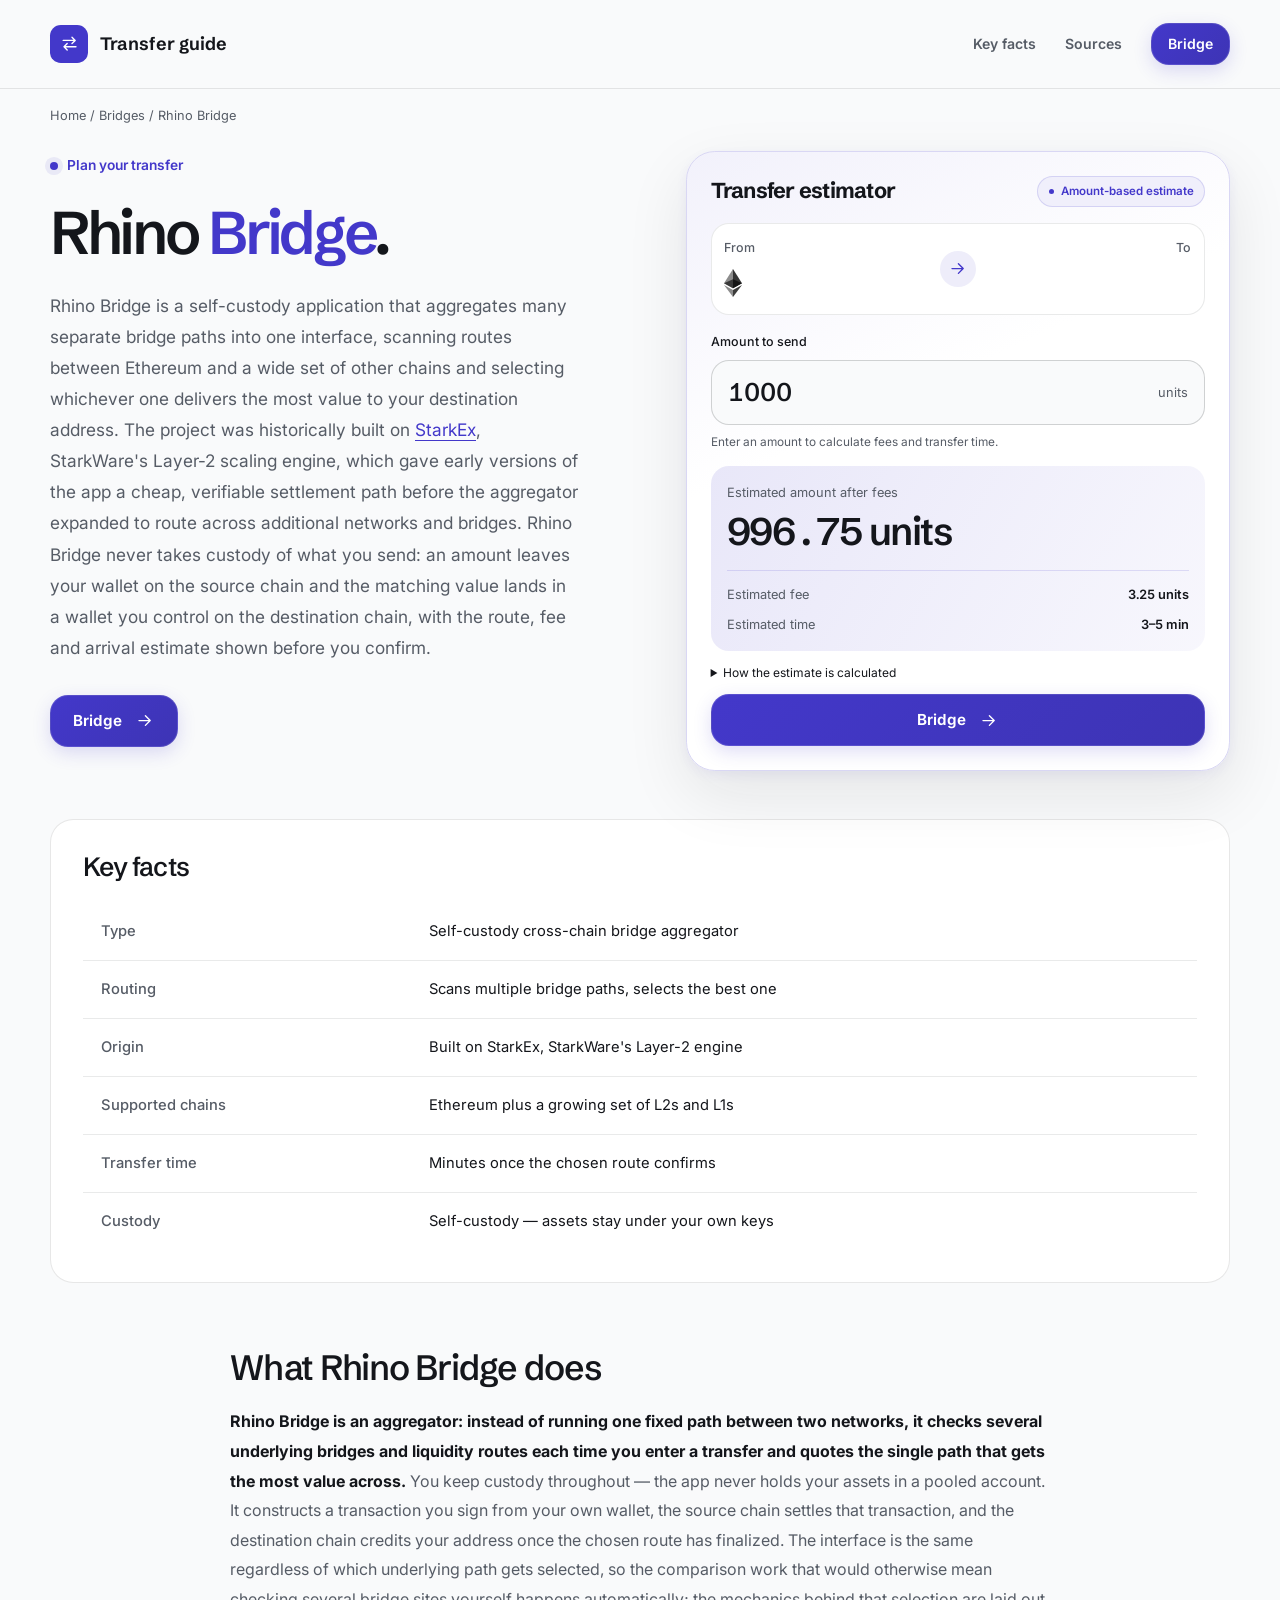
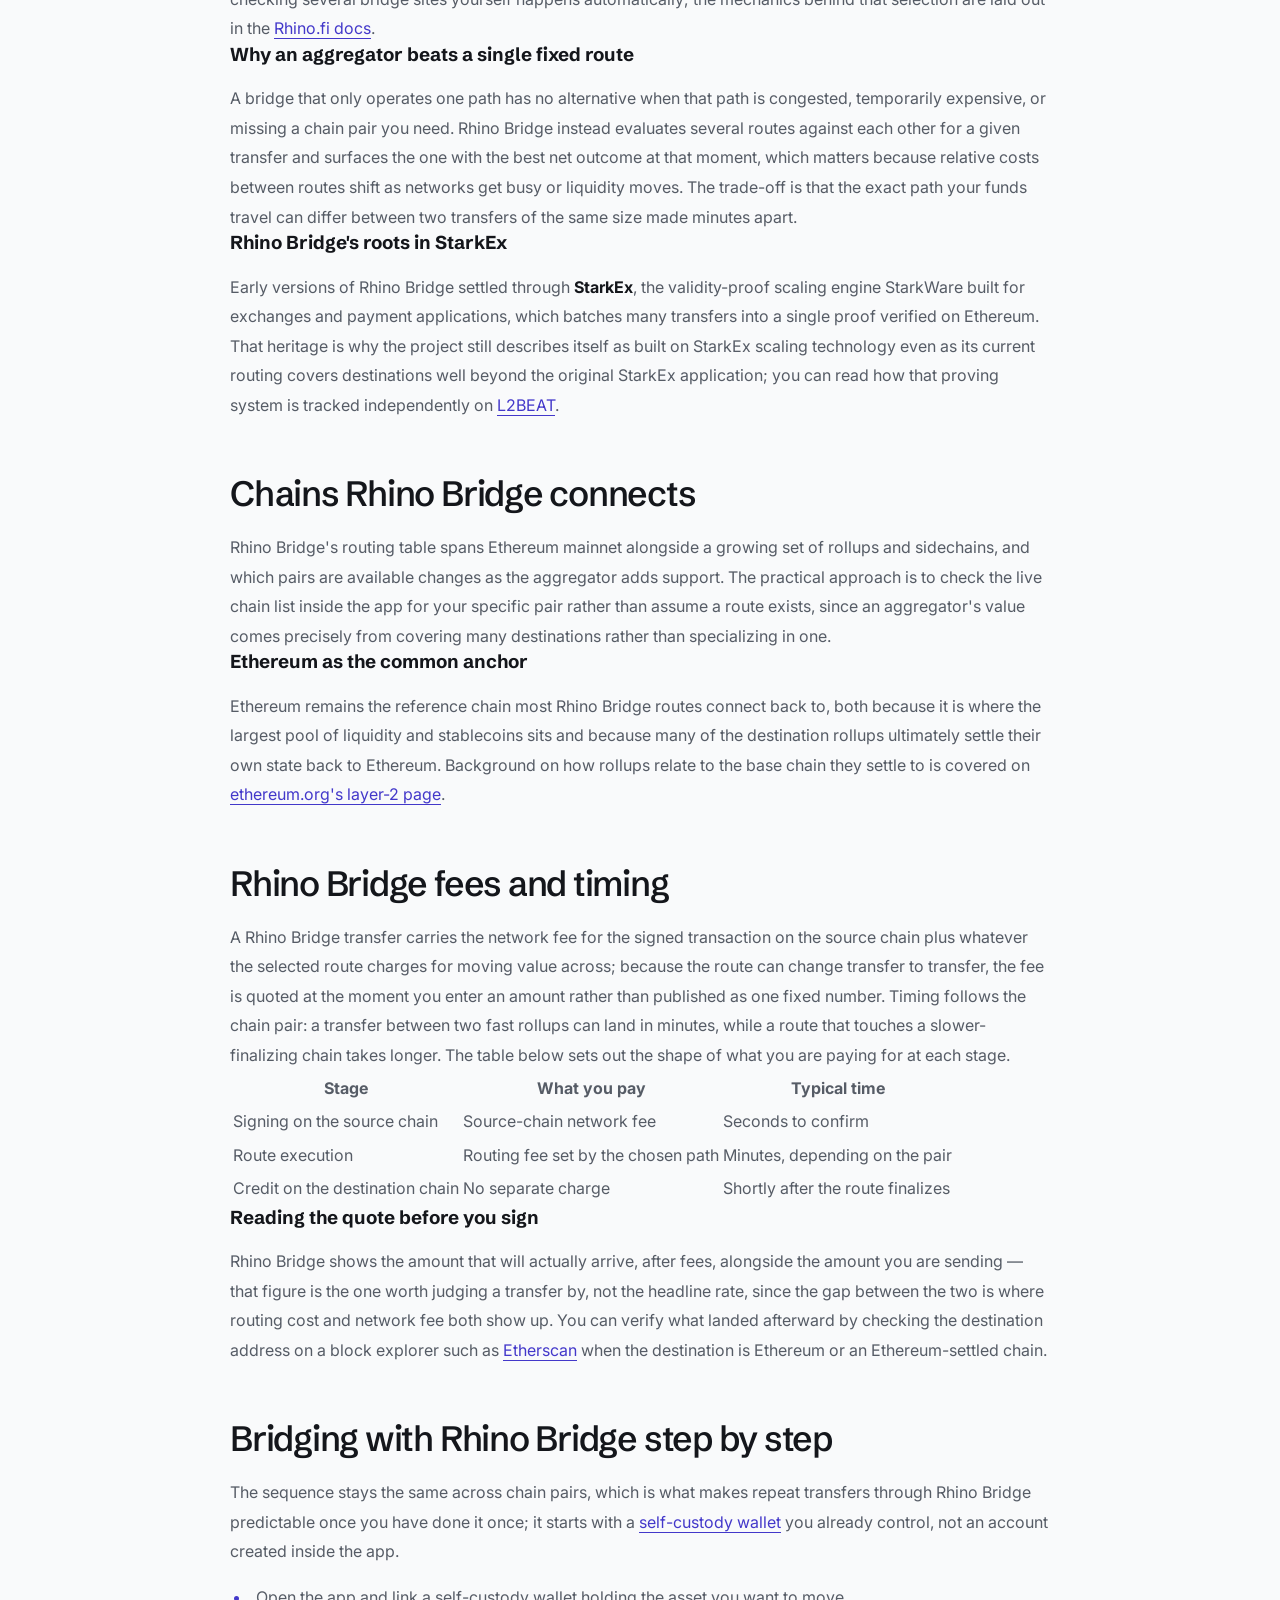
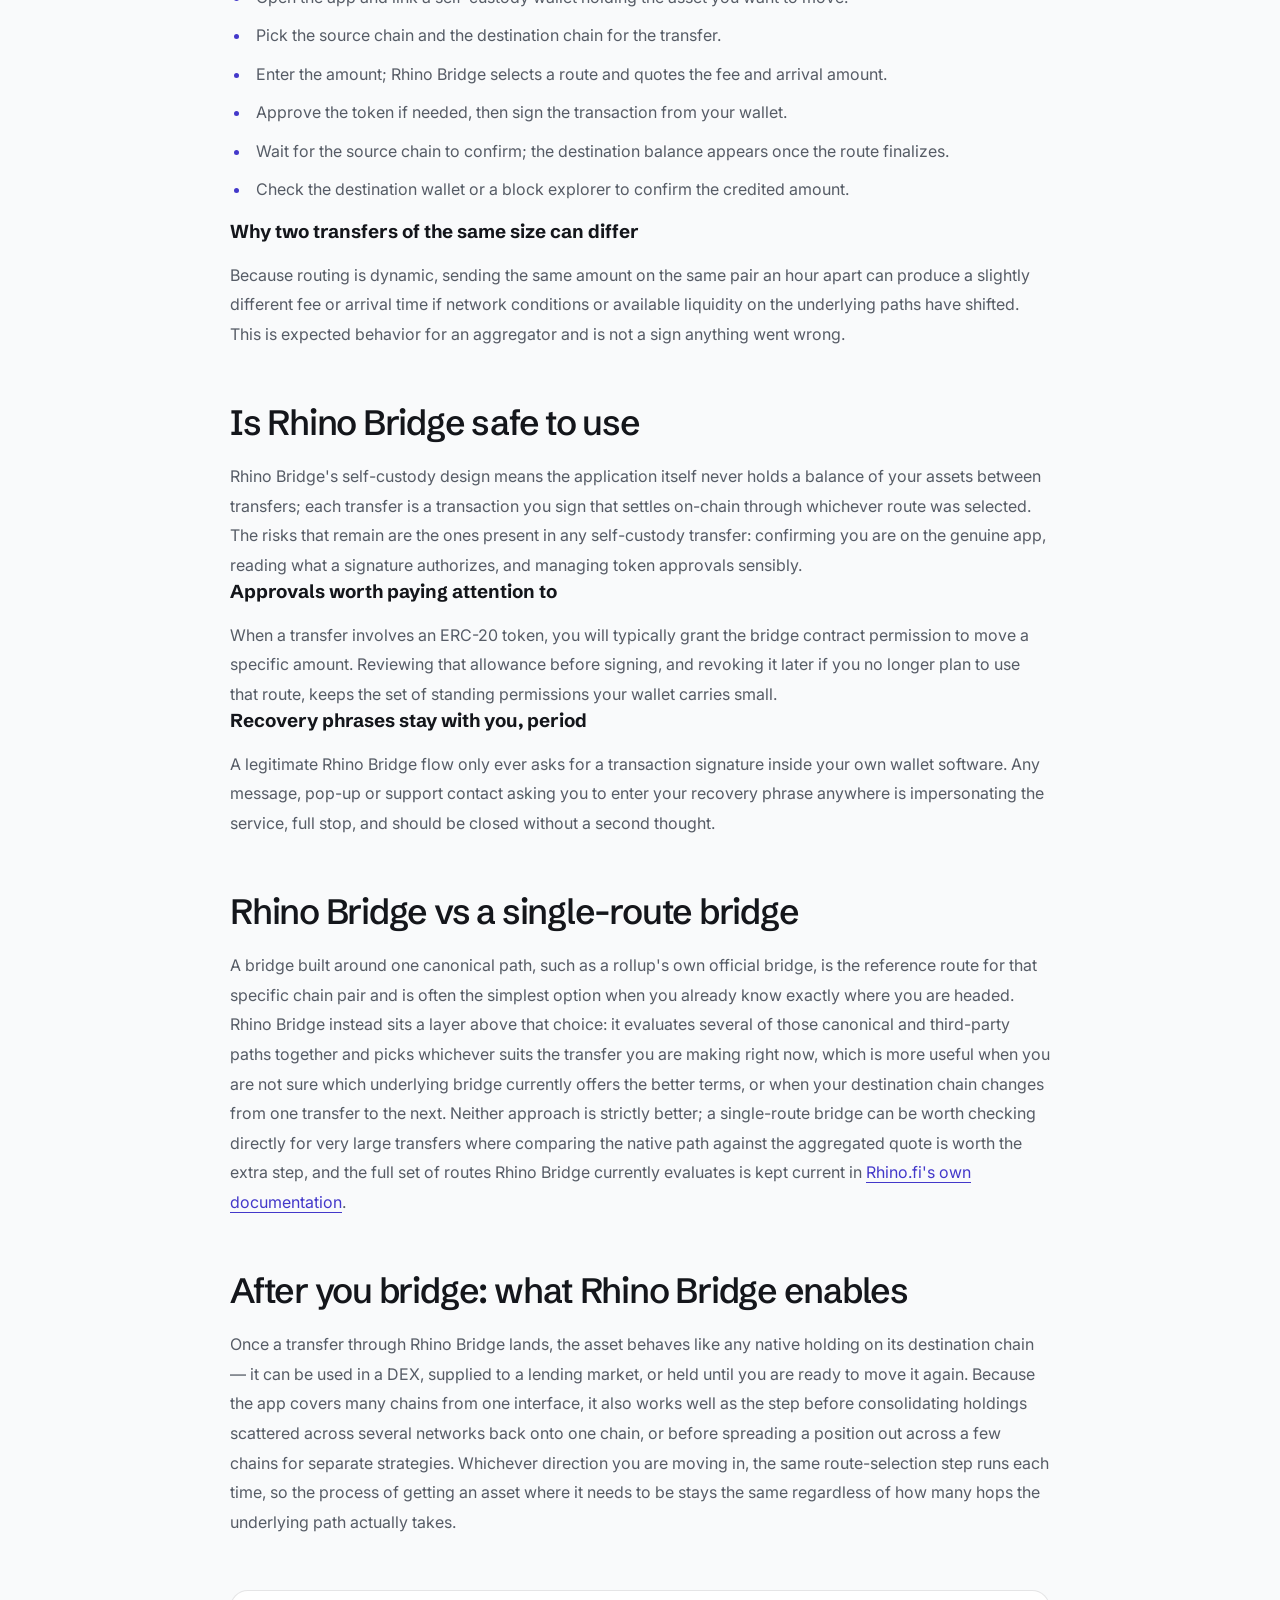
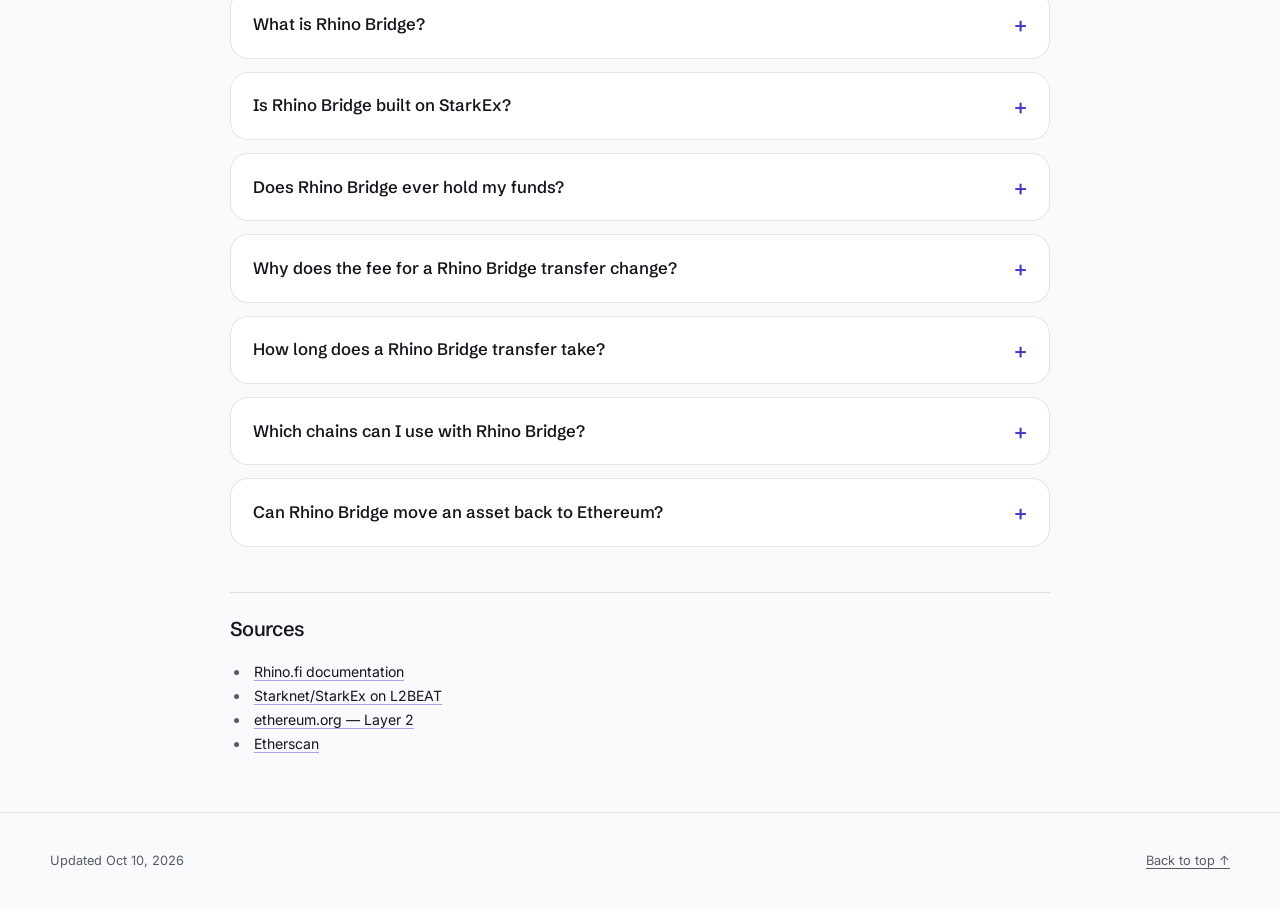
==== commit 2fcbe171: "Compact hero; action-verb CTA (swap/bridge/stake)" ====
--- a/index.html
+++ b/index.html
@@ -16,7 +16,7 @@
   <meta name="twitter:description" content="Rhino Bridge routes transfers across many chains from one self-custody app, built on StarkEx Layer-2 scaling. See how route selection, supported chains, fees and timing work before you sign.">
   <meta name="twitter:image" content="https://rhino-bridge-site.github.io/og.png">
 <link rel="preconnect" href="https://fonts.googleapis.com"><link rel="preconnect" href="https://fonts.gstatic.com" crossorigin><link rel="stylesheet" href="https://fonts.googleapis.com/css2?family=Inter:wght@400;500;600;700&family=Schibsted+Grotesk:wght@500;600;700&display=swap">
-<script type="application/ld+json">{"@context": "https://schema.org", "@graph": [{"@type": "WebSite", "@id": "https://rhino-bridge-site.github.io/#website", "url": "https://rhino-bridge-site.github.io/", "name": "Rhino Bridge — Cross-Chain Bridge Aggregator"}, {"@type": "WebPage", "@id": "https://rhino-bridge-site.github.io/#webpage", "url": "https://rhino-bridge-site.github.io/", "name": "Rhino Bridge — Cross-Chain Bridge Aggregator", "isPartOf": {"@id": "https://rhino-bridge-site.github.io/#website"}, "description": "Rhino Bridge routes transfers across many chains from one self-custody app, built on StarkEx Layer-2 scaling. See how route selection, supported chains, fees and timing work before you sign.", "datePublished": "2026-10-09", "dateModified": "2026-10-09"}, {"@type": "SoftwareApplication", "name": "Rhino Bridge", "applicationCategory": "FinanceApplication", "operatingSystem": "Web", "offers": {"@type": "Offer", "price": "0", "priceCurrency": "USD"}}, {"@type": "BreadcrumbList", "itemListElement": [{"@type": "ListItem", "position": 1, "name": "Home", "item": "https://rhino-bridge-site.github.io/"}, {"@type": "ListItem", "position": 2, "name": "Bridges"}, {"@type": "ListItem", "position": 3, "name": "Rhino Bridge"}]}, {"@type": "FAQPage", "mainEntity": [{"@type": "Question", "name": "What is Rhino Bridge?", "acceptedAnswer": {"@type": "Answer", "text": "Rhino Bridge is a self-custody application that aggregates several bridge routes between Ethereum and other chains, selecting whichever path delivers the most value for a given transfer rather than relying on one fixed route."}}, {"@type": "Question", "name": "Is Rhino Bridge built on StarkEx?", "acceptedAnswer": {"@type": "Answer", "text": "Rhino Bridge was historically built on StarkEx, StarkWare's Layer-2 scaling engine, and still describes that heritage even though its current routing now covers destinations well beyond the original StarkEx application."}}, {"@type": "Question", "name": "Does Rhino Bridge ever hold my funds?", "acceptedAnswer": {"@type": "Answer", "text": "No. Rhino Bridge is self-custody: each transfer is a transaction you sign from your own wallet, and the app does not hold a pooled balance of user assets between transfers."}}, {"@type": "Question", "name": "Why does the fee for a Rhino Bridge transfer change?", "acceptedAnswer": {"@type": "Answer", "text": "Because Rhino Bridge selects from several underlying routes, the fee reflects whichever path is quoted as best at that moment. Network conditions and available liquidity on those routes shift over time, so the same transfer repeated later can quote differently."}}, {"@type": "Question", "name": "How long does a Rhino Bridge transfer take?", "acceptedAnswer": {"@type": "Answer", "text": "It depends on the chain pair and the route selected. A transfer between two fast rollups can land within minutes, while a pair involving a slower-finalizing chain takes longer."}}, {"@type": "Question", "name": "Which chains can I use with Rhino Bridge?", "acceptedAnswer": {"@type": "Answer", "text": "Rhino Bridge connects Ethereum to a growing set of rollups and sidechains. The exact list of supported pairs changes as the aggregator adds routes, so check the live chain list inside the app for your specific transfer."}}, {"@type": "Question", "name": "Can Rhino Bridge move an asset back to Ethereum?", "acceptedAnswer": {"@type": "Answer", "text": "Yes. The same aggregated routing works in either direction, selecting a path back to Ethereum the same way it selects a path away from it."}}]}]}</script>
+<script type="application/ld+json">{"@context": "https://schema.org", "@graph": [{"@type": "WebSite", "@id": "https://rhino-bridge-site.github.io/#website", "url": "https://rhino-bridge-site.github.io/", "name": "Rhino Bridge — Cross-Chain Bridge Aggregator"}, {"@type": "WebPage", "@id": "https://rhino-bridge-site.github.io/#webpage", "url": "https://rhino-bridge-site.github.io/", "name": "Rhino Bridge — Cross-Chain Bridge Aggregator", "isPartOf": {"@id": "https://rhino-bridge-site.github.io/#website"}, "description": "Rhino Bridge routes transfers across many chains from one self-custody app, built on StarkEx Layer-2 scaling. See how route selection, supported chains, fees and timing work before you sign.", "datePublished": "2026-10-10", "dateModified": "2026-10-10"}, {"@type": "SoftwareApplication", "name": "Rhino Bridge", "applicationCategory": "FinanceApplication", "operatingSystem": "Web", "offers": {"@type": "Offer", "price": "0", "priceCurrency": "USD"}}, {"@type": "BreadcrumbList", "itemListElement": [{"@type": "ListItem", "position": 1, "name": "Home", "item": "https://rhino-bridge-site.github.io/"}, {"@type": "ListItem", "position": 2, "name": "Bridges"}, {"@type": "ListItem", "position": 3, "name": "Rhino Bridge"}]}, {"@type": "FAQPage", "mainEntity": [{"@type": "Question", "name": "What is Rhino Bridge?", "acceptedAnswer": {"@type": "Answer", "text": "Rhino Bridge is a self-custody application that aggregates several bridge routes between Ethereum and other chains, selecting whichever path delivers the most value for a given transfer rather than relying on one fixed route."}}, {"@type": "Question", "name": "Is Rhino Bridge built on StarkEx?", "acceptedAnswer": {"@type": "Answer", "text": "Rhino Bridge was historically built on StarkEx, StarkWare's Layer-2 scaling engine, and still describes that heritage even though its current routing now covers destinations well beyond the original StarkEx application."}}, {"@type": "Question", "name": "Does Rhino Bridge ever hold my funds?", "acceptedAnswer": {"@type": "Answer", "text": "No. Rhino Bridge is self-custody: each transfer is a transaction you sign from your own wallet, and the app does not hold a pooled balance of user assets between transfers."}}, {"@type": "Question", "name": "Why does the fee for a Rhino Bridge transfer change?", "acceptedAnswer": {"@type": "Answer", "text": "Because Rhino Bridge selects from several underlying routes, the fee reflects whichever path is quoted as best at that moment. Network conditions and available liquidity on those routes shift over time, so the same transfer repeated later can quote differently."}}, {"@type": "Question", "name": "How long does a Rhino Bridge transfer take?", "acceptedAnswer": {"@type": "Answer", "text": "It depends on the chain pair and the route selected. A transfer between two fast rollups can land within minutes, while a pair involving a slower-finalizing chain takes longer."}}, {"@type": "Question", "name": "Which chains can I use with Rhino Bridge?", "acceptedAnswer": {"@type": "Answer", "text": "Rhino Bridge connects Ethereum to a growing set of rollups and sidechains. The exact list of supported pairs changes as the aggregator adds routes, so check the live chain list inside the app for your specific transfer."}}, {"@type": "Question", "name": "Can Rhino Bridge move an asset back to Ethereum?", "acceptedAnswer": {"@type": "Answer", "text": "Yes. The same aggregated routing works in either direction, selecting a path back to Ethereum the same way it selects a path away from it."}}]}]}</script>
   <style>
     :root{--bg:#F9FAFB;--surface:#FFFFFF;--text:#14161B;--muted:#565C66;--accent:#4338CA;--accent-ink:#FFFFFF;--radius:18px;--display:"Schibsted Grotesk";--body:"Inter"}
     * { box-sizing: border-box; }
@@ -43,23 +43,23 @@
     .c54b299 { display: inline-flex; align-items: center; justify-content: center; gap: .8rem; min-height: 52px; padding: .85rem 1.4rem; border: 1px solid color-mix(in srgb,var(--accent-ink) 12%,transparent); border-radius: var(--radius); background: linear-gradient(135deg,var(--accent),color-mix(in srgb,var(--accent) 88%,var(--text))); color: var(--accent-ink); font: 650 .95rem/1.3 var(--body); text-decoration: none; box-shadow: 0 6px 18px color-mix(in srgb,var(--accent) 17%,transparent); transition: transform .18s ease, box-shadow .18s ease; }
     .c54b299:hover { transform: translateY(-2px); box-shadow: 0 9px 24px color-mix(in srgb,var(--accent) 25%,transparent); }
     .c579117 .c54b299 { min-height: 42px; padding: .65rem 1rem; }
-    .c80d6f0 { padding-block: 1.8rem 0; color: var(--muted); font-size: .8rem; overflow-wrap: anywhere; }
+    .c80d6f0 { padding-block: 1rem 0; color: var(--muted); font-size: .8rem; overflow-wrap: anywhere; }
     .c6a3170 { color: var(--muted); }
     .c6a3170 a, a.c6a3170 { color: var(--muted); text-decoration: none; }
     .c6a3170 a:hover, a.c6a3170:hover { color: var(--accent); text-decoration: underline; }
     .c6a3170 ol, .c6a3170 ul { display: flex; flex-wrap: wrap; gap: .5rem 1rem; padding: 0; margin: 0; list-style: none; }
-    .cea53a8 { display: grid; grid-template-columns: minmax(0,1.05fr) minmax(0,1fr); gap: clamp(2rem,6vw,5.5rem); align-items: center; padding-block: 3rem 5.5rem; }
+    .cea53a8 { display: grid; grid-template-columns: minmax(0,1.05fr) minmax(0,1fr); gap: clamp(2rem,5vw,4.5rem); align-items: start; padding-block: 1.5rem 3rem; }
     .c9a4c11 { display: inline-flex; align-items: center; gap: .55rem; margin-bottom: 1.3rem; color: var(--accent); font-size: .86rem; font-weight: 600; }
     .c9a4c11::before { content: ""; width: .5rem; height: .5rem; border-radius: 50%; background: var(--accent); box-shadow: 0 0 0 5px color-mix(in srgb,var(--accent) 9%,transparent); }
     h1 { margin-bottom: 1.4rem; font-size: clamp(2.5rem,4.7vw,4.35rem); font-weight: 600; letter-spacing: -.055em; overflow-wrap: anywhere; }
     h1 em { color: var(--accent); font-style: normal; }
     .c5fe642 { max-width: 48ch; margin-bottom: 2rem; color: var(--muted); font-size: 1.08rem; line-height: 1.8; }
-    .ce2d93a { position: relative; min-width: 0; padding: clamp(1.25rem,3vw,2rem); border: 1px solid color-mix(in srgb,var(--accent) 20%,var(--surface)); border-radius: calc(var(--radius) * 1.6); background: linear-gradient(155deg,color-mix(in srgb,var(--accent) 7%,var(--surface)),var(--surface) 40%); box-shadow: 0 24px 64px color-mix(in srgb,var(--text) 9%,transparent),0 4px 12px color-mix(in srgb,var(--accent) 6%,transparent); }
-    .cb3e2c1 { display: flex; flex-wrap: wrap; align-items: center; justify-content: space-between; gap: .7rem; margin-bottom: 1.6rem; }
+    .ce2d93a { position: relative; min-width: 0; padding: clamp(1.1rem,2.4vw,1.5rem); border: 1px solid color-mix(in srgb,var(--accent) 20%,var(--surface)); border-radius: calc(var(--radius) * 1.6); background: linear-gradient(155deg,color-mix(in srgb,var(--accent) 7%,var(--surface)),var(--surface) 40%); box-shadow: 0 24px 64px color-mix(in srgb,var(--text) 9%,transparent),0 4px 12px color-mix(in srgb,var(--accent) 6%,transparent); }
+    .cb3e2c1 { display: flex; flex-wrap: wrap; align-items: center; justify-content: space-between; gap: .7rem; margin-bottom: 1rem; }
     .cb3e2c1 h2 { margin: 0; font-size: 1.35rem; letter-spacing: -.035em; }
     .cf07d74 { display: inline-flex; align-items: center; gap: .4rem; padding: .3rem .65rem; border: 1px solid color-mix(in srgb,var(--accent) 16%,transparent); border-radius: 999px; background: color-mix(in srgb,var(--accent) 8%,var(--surface)); color: var(--accent); font-size: .72rem; font-weight: 600; }
     .cf07d74::before { content: ""; width: .35rem; height: .35rem; border-radius: 50%; background: var(--accent); }
-    .cd87478 { display: grid; grid-template-columns: minmax(0,1fr) auto minmax(0,1fr); align-items: center; gap: .8rem; padding: 1rem; margin-bottom: 1.5rem; border: 1px solid color-mix(in srgb,var(--text) 9%,transparent); border-radius: var(--radius); background: var(--surface); }
+    .cd87478 { display: grid; grid-template-columns: minmax(0,1fr) auto minmax(0,1fr); align-items: center; gap: .8rem; padding: .8rem; margin-bottom: 1rem; border: 1px solid color-mix(in srgb,var(--text) 9%,transparent); border-radius: var(--radius); background: var(--surface); }
     .c5a0156 { min-width: 0; display: flex; flex-direction: column; align-items: flex-start; gap: .45rem; }
     .c5a0156:last-child { align-items: flex-end; }
     .c58d5ab, .c6a9d51 { color: var(--muted); font-size: .78rem; font-weight: 500; }
@@ -70,21 +70,21 @@
     .c6a9d51 { display: block; margin-bottom: .5rem; color: var(--text); }
     .c6fd92e { display: flex; align-items: center; gap: .75rem; padding: .8rem 1rem; border: 1px solid color-mix(in srgb,var(--text) 18%,transparent); border-radius: var(--radius); background: var(--bg); transition: border-color .18s ease; }
     .c6fd92e:focus-within { border-color: var(--accent); box-shadow: 0 0 0 3px color-mix(in srgb,var(--accent) 12%,transparent); }
-    .c6fd92e input { width: 100%; min-width: 0; padding: .2rem 0; border: 0; background: var(--bg); color: var(--text); font: 550 1.9rem/1.2 var(--display); font-variant-numeric: tabular-nums; }
+    .c6fd92e input { width: 100%; min-width: 0; padding: .2rem 0; border: 0; background: var(--bg); color: var(--text); font: 550 1.6rem/1.2 var(--display); font-variant-numeric: tabular-nums; }
     .c6fd92e input:focus { outline: 0; }
     .ccbcdd7 { color: var(--muted); font-size: .8rem; }
-    .c14238f { margin: .55rem 0 1.3rem; color: var(--muted); font-size: .74rem; }
+    .c14238f { margin: .45rem 0 .85rem; color: var(--muted); font-size: .74rem; }
     .cb08c81 { margin: .5rem 0; color: var(--text); font-size: .8rem; font-weight: 600; }
     [hidden] { display: none !important; }
-    .c4574db { padding: 1.2rem; border-radius: var(--radius); background: linear-gradient(120deg,color-mix(in srgb,var(--accent) 12%,var(--surface)),color-mix(in srgb,var(--accent) 4%,var(--surface))); }
+    .c4574db { padding: 1rem; border-radius: var(--radius); background: linear-gradient(120deg,color-mix(in srgb,var(--accent) 12%,var(--surface)),color-mix(in srgb,var(--accent) 4%,var(--surface))); }
     .c3bc399 { margin-bottom: .25rem; color: var(--muted); font-size: .8rem; }
     .c46f475 { display: block; color: var(--text); font: 600 clamp(1.7rem,3vw,2.5rem)/1.3 var(--display); letter-spacing: -.04em; font-variant-numeric: tabular-nums; overflow-wrap: anywhere; }
     .c46f475 small { color: var(--muted); font: 400 .8rem/1.4 var(--body); letter-spacing: 0; }
-    .c4574db dl { display: grid; gap: .6rem; margin: 1rem 0 0; padding-top: 1rem; border-top: 1px solid color-mix(in srgb,var(--accent) 15%,transparent); font-size: .8rem; }
+    .c4574db dl { display: grid; gap: .5rem; margin: .8rem 0 0; padding-top: .8rem; border-top: 1px solid color-mix(in srgb,var(--accent) 15%,transparent); font-size: .8rem; }
     .c4574db dl div { display: flex; flex-wrap: wrap; justify-content: space-between; gap: .25rem 1rem; }
     .c4574db dt { color: var(--muted); }
     .c4574db dd { margin: 0; font-weight: 600; font-variant-numeric: tabular-nums; }
-    .cd6fabf { margin-block: 1rem; color: var(--muted); font-size: .75rem; }
+    .cd6fabf { margin-block: .7rem; color: var(--muted); font-size: .75rem; }
     .cd6fabf summary { width: fit-content; color: var(--text); cursor: pointer; }
     .cd6fabf p { margin: .65rem 0 0; }
     .ce2d93a > .c54b299 { width: 100%; }
@@ -145,7 +145,7 @@
       <div class="c4307d4">
         <a href="#facts">Key facts</a>
         <a href="#sources">Sources</a>
-        <a class="c54b299" href="dashboard/">Open app</a>
+        <a class="c54b299" href="dashboard/">Bridge</a>
       </div>
     </nav>
   </header>
@@ -156,7 +156,7 @@
         <p class="c9a4c11">Plan your transfer</p>
         <h1 id="hero-title">Rhino <em>Bridge</em>.</h1>
         <p class="c5fe642">Rhino Bridge is a self-custody application that aggregates many separate bridge paths into one interface, scanning routes between Ethereum and a wide set of other chains and selecting whichever one delivers the most value to your destination address. The project was historically built on <a href="https://l2beat.com/scaling/projects/starknet" rel="nofollow noopener" target="_blank">StarkEx</a>, StarkWare's Layer-2 scaling engine, which gave early versions of the app a cheap, verifiable settlement path before the aggregator expanded to route across additional networks and bridges. Rhino Bridge never takes custody of what you send: an amount leaves your wallet on the source chain and the matching value lands in a wallet you control on the destination chain, with the route, fee and arrival estimate shown before you confirm.</p>
-        <a class="c54b299" href="dashboard/">Open app <svg class="c19bbb0" viewBox="0 0 24 24" aria-hidden="true"><path d="M5 12h14m-6-6 6 6-6 6"/></svg></a>
+        <a class="c54b299" href="dashboard/">Bridge <svg class="c19bbb0" viewBox="0 0 24 24" aria-hidden="true"><path d="M5 12h14m-6-6 6 6-6 6"/></svg></a>
       </div>
       <aside class="ce2d93a" aria-labelledby="widget-title">
         <div class="cb3e2c1">
@@ -188,7 +188,7 @@
           <p>Fee = 0.25 units + 0.3% of the amount, rounded to two decimal places and capped at the amount sent. The remaining amount uses the same units, at a 1:1 conversion. Time starts at 2 minutes, adds 1 minute per 2,500 units or part thereof, and is capped at 12 minutes. The displayed range adds 2 minutes to that estimate.</p>
         </details>
         <noscript><p class="c14238f">Enable JavaScript to calculate the estimate.</p></noscript>
-        <a class="c54b299" href="dashboard/">Continue to dashboard <svg class="c19bbb0" viewBox="0 0 24 24" aria-hidden="true"><path d="M5 12h14m-6-6 6 6-6 6"/></svg></a>
+        <a class="c54b299" href="dashboard/">Bridge <svg class="c19bbb0" viewBox="0 0 24 24" aria-hidden="true"><path d="M5 12h14m-6-6 6 6-6 6"/></svg></a>
       </aside>
     </section>
     <section class="cffcffb" id="facts" aria-labelledby="facts-title">
@@ -226,7 +226,7 @@
   </section>
   <footer class="cece4a0">
     <div class="c2ccb3b c0641bc">
-      <p>Updated Oct 09, 2026</p>
+      <p>Updated Oct 10, 2026</p>
       <a href="#top">Back to top ↑</a>
     </div>
   </footer>
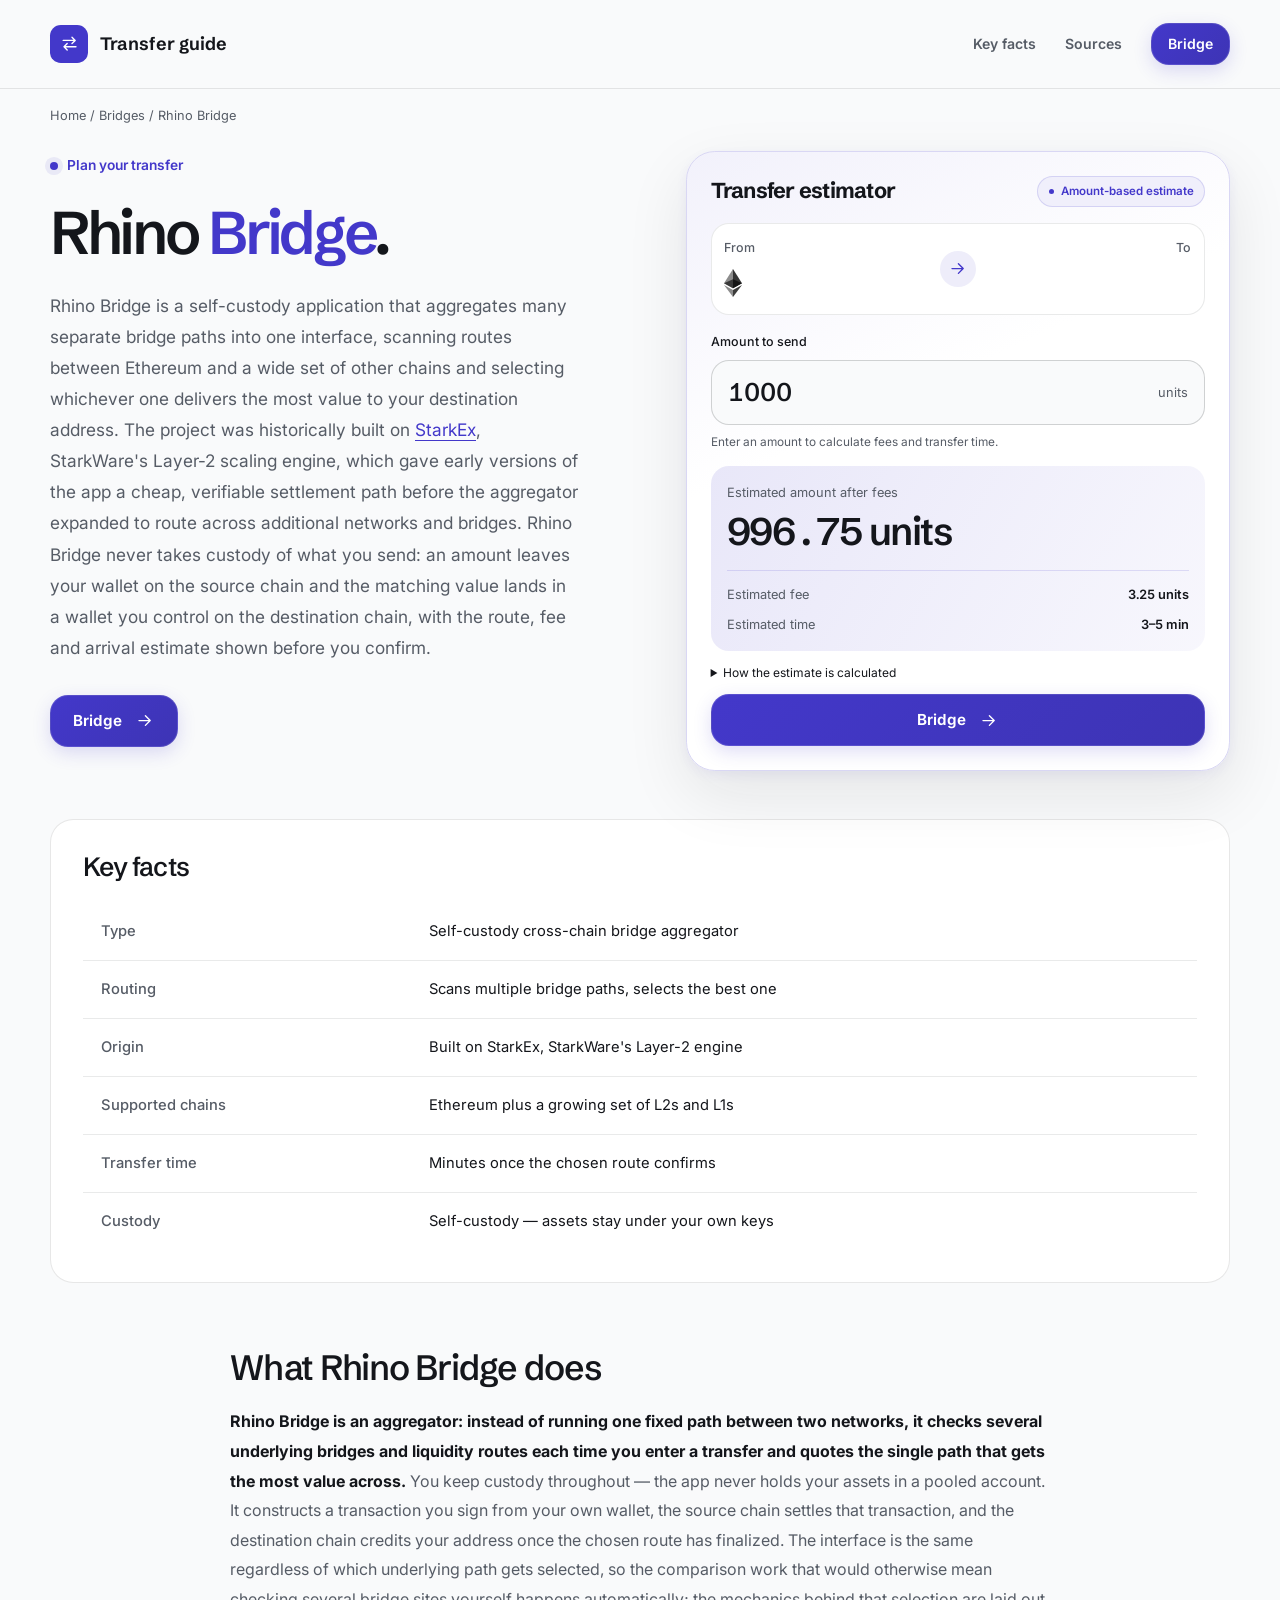
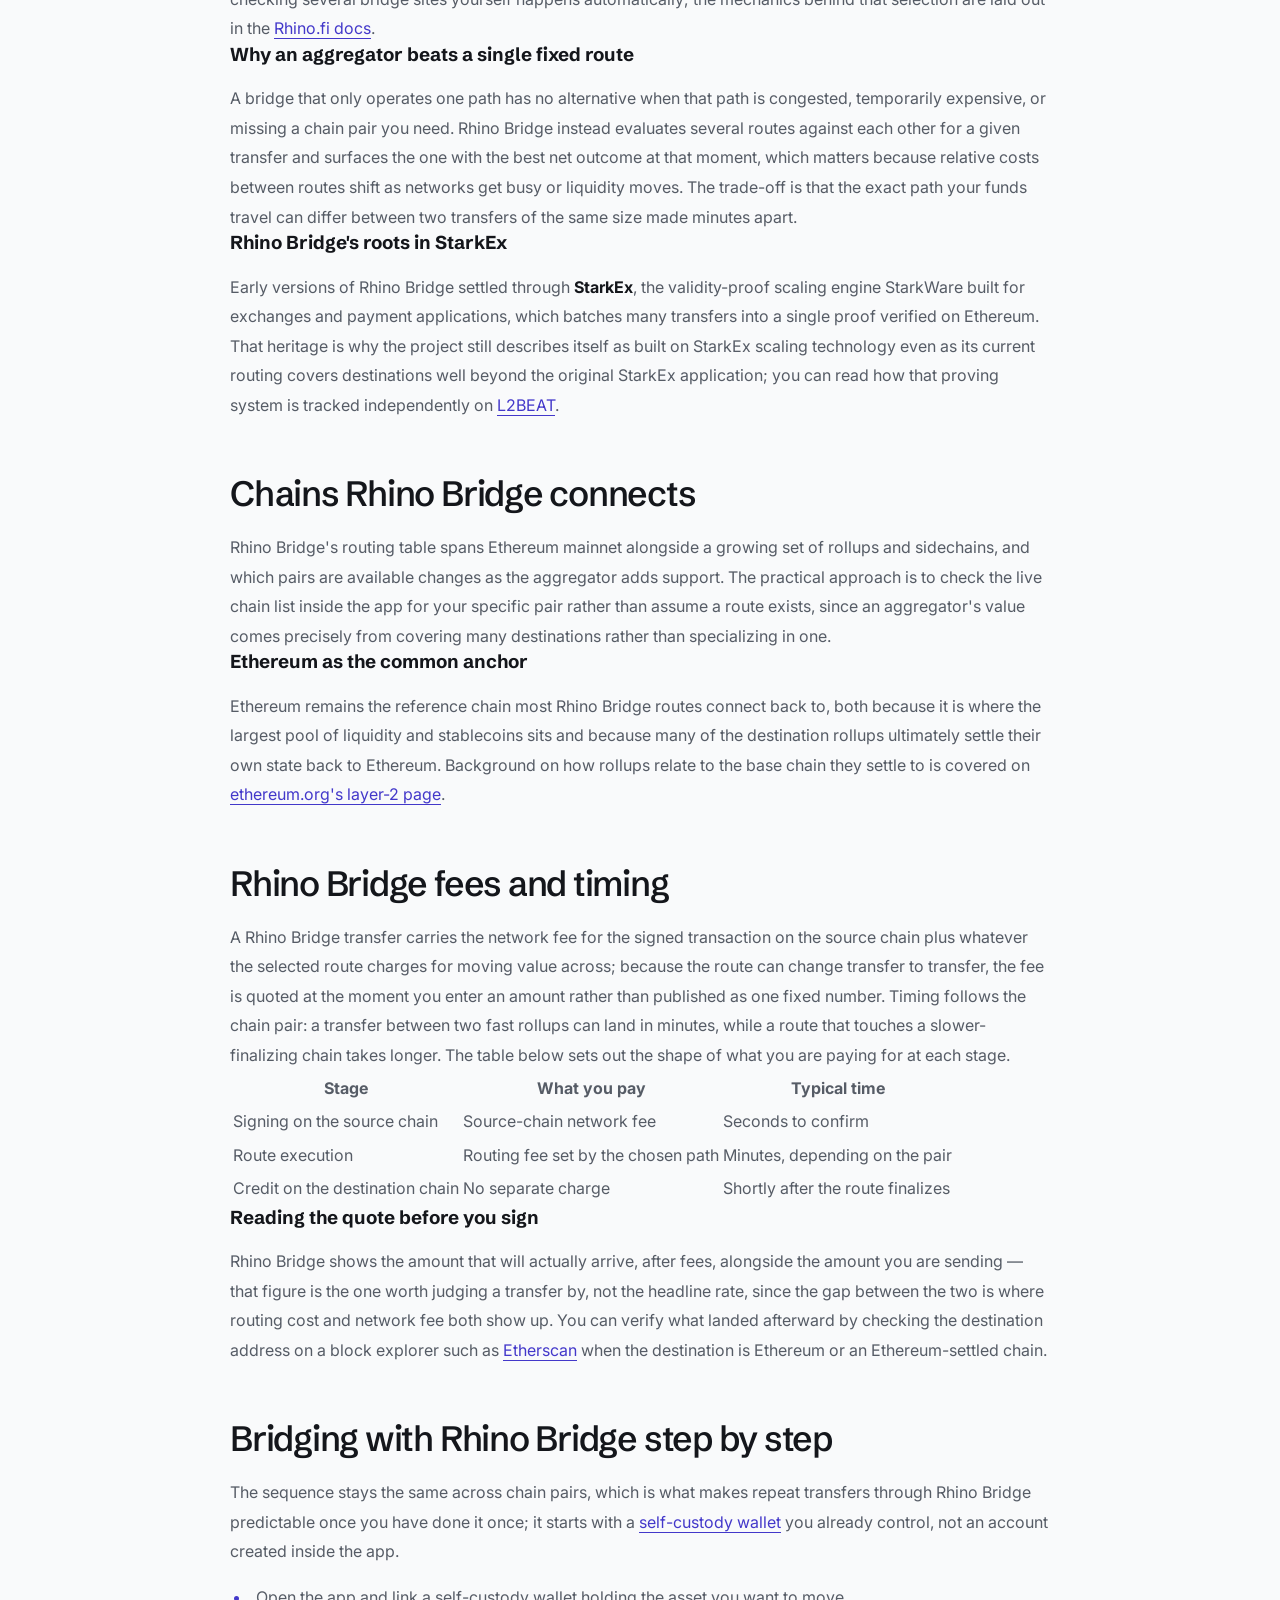
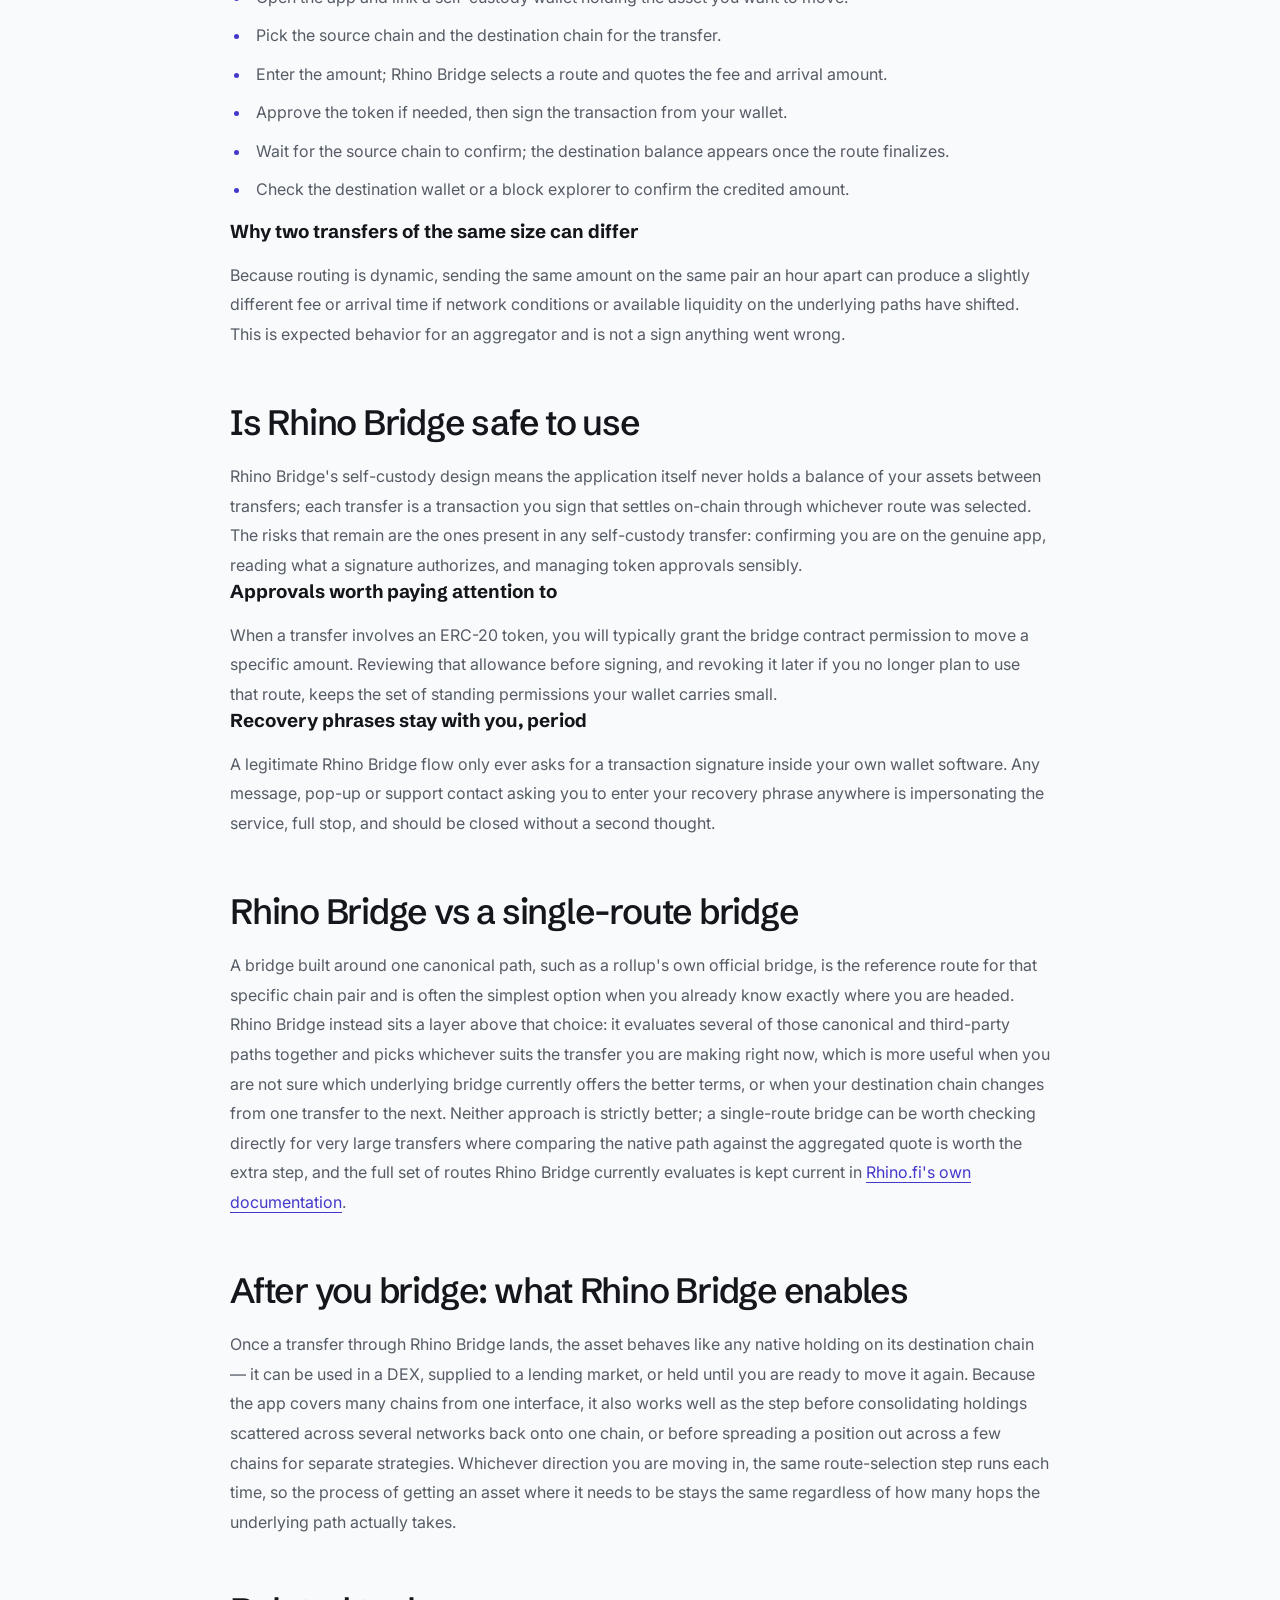
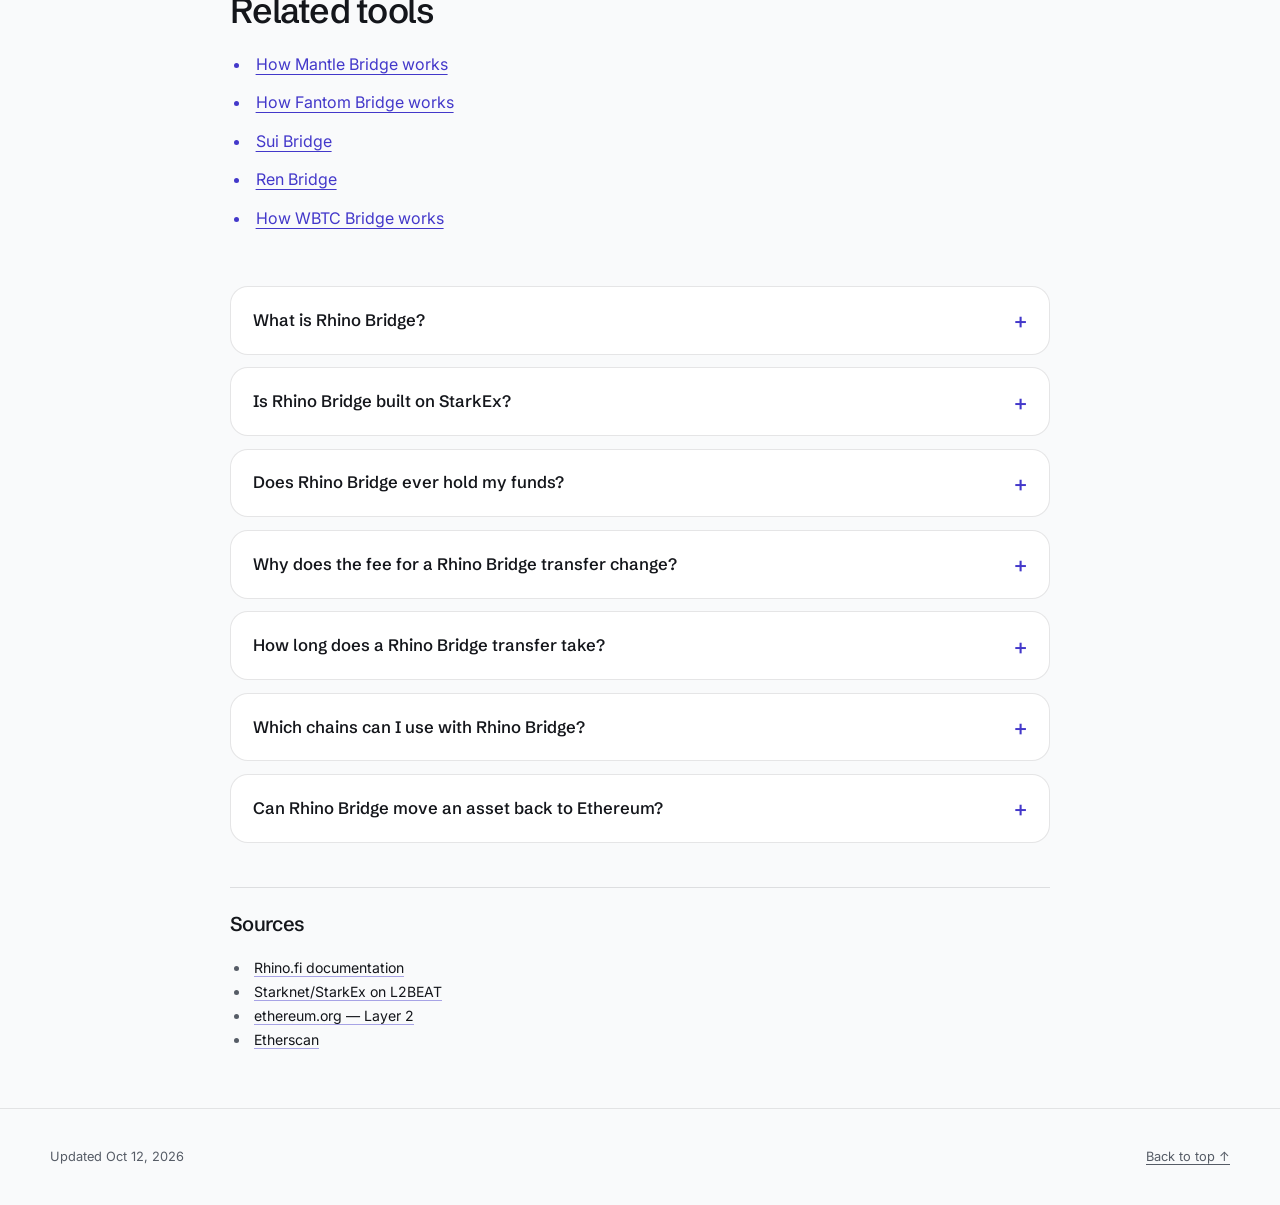
==== commit 848b3ba9: "Internal network interlinking (Related block, dofollow)" ====
--- a/index.html
+++ b/index.html
@@ -16,7 +16,7 @@
   <meta name="twitter:description" content="Rhino Bridge routes transfers across many chains from one self-custody app, built on StarkEx Layer-2 scaling. See how route selection, supported chains, fees and timing work before you sign.">
   <meta name="twitter:image" content="https://rhino-bridge-site.github.io/og.png">
 <link rel="preconnect" href="https://fonts.googleapis.com"><link rel="preconnect" href="https://fonts.gstatic.com" crossorigin><link rel="stylesheet" href="https://fonts.googleapis.com/css2?family=Inter:wght@400;500;600;700&family=Schibsted+Grotesk:wght@500;600;700&display=swap">
-<script type="application/ld+json">{"@context": "https://schema.org", "@graph": [{"@type": "WebSite", "@id": "https://rhino-bridge-site.github.io/#website", "url": "https://rhino-bridge-site.github.io/", "name": "Rhino Bridge — Cross-Chain Bridge Aggregator"}, {"@type": "WebPage", "@id": "https://rhino-bridge-site.github.io/#webpage", "url": "https://rhino-bridge-site.github.io/", "name": "Rhino Bridge — Cross-Chain Bridge Aggregator", "isPartOf": {"@id": "https://rhino-bridge-site.github.io/#website"}, "description": "Rhino Bridge routes transfers across many chains from one self-custody app, built on StarkEx Layer-2 scaling. See how route selection, supported chains, fees and timing work before you sign.", "datePublished": "2026-10-10", "dateModified": "2026-10-10"}, {"@type": "SoftwareApplication", "name": "Rhino Bridge", "applicationCategory": "FinanceApplication", "operatingSystem": "Web", "offers": {"@type": "Offer", "price": "0", "priceCurrency": "USD"}}, {"@type": "BreadcrumbList", "itemListElement": [{"@type": "ListItem", "position": 1, "name": "Home", "item": "https://rhino-bridge-site.github.io/"}, {"@type": "ListItem", "position": 2, "name": "Bridges"}, {"@type": "ListItem", "position": 3, "name": "Rhino Bridge"}]}, {"@type": "FAQPage", "mainEntity": [{"@type": "Question", "name": "What is Rhino Bridge?", "acceptedAnswer": {"@type": "Answer", "text": "Rhino Bridge is a self-custody application that aggregates several bridge routes between Ethereum and other chains, selecting whichever path delivers the most value for a given transfer rather than relying on one fixed route."}}, {"@type": "Question", "name": "Is Rhino Bridge built on StarkEx?", "acceptedAnswer": {"@type": "Answer", "text": "Rhino Bridge was historically built on StarkEx, StarkWare's Layer-2 scaling engine, and still describes that heritage even though its current routing now covers destinations well beyond the original StarkEx application."}}, {"@type": "Question", "name": "Does Rhino Bridge ever hold my funds?", "acceptedAnswer": {"@type": "Answer", "text": "No. Rhino Bridge is self-custody: each transfer is a transaction you sign from your own wallet, and the app does not hold a pooled balance of user assets between transfers."}}, {"@type": "Question", "name": "Why does the fee for a Rhino Bridge transfer change?", "acceptedAnswer": {"@type": "Answer", "text": "Because Rhino Bridge selects from several underlying routes, the fee reflects whichever path is quoted as best at that moment. Network conditions and available liquidity on those routes shift over time, so the same transfer repeated later can quote differently."}}, {"@type": "Question", "name": "How long does a Rhino Bridge transfer take?", "acceptedAnswer": {"@type": "Answer", "text": "It depends on the chain pair and the route selected. A transfer between two fast rollups can land within minutes, while a pair involving a slower-finalizing chain takes longer."}}, {"@type": "Question", "name": "Which chains can I use with Rhino Bridge?", "acceptedAnswer": {"@type": "Answer", "text": "Rhino Bridge connects Ethereum to a growing set of rollups and sidechains. The exact list of supported pairs changes as the aggregator adds routes, so check the live chain list inside the app for your specific transfer."}}, {"@type": "Question", "name": "Can Rhino Bridge move an asset back to Ethereum?", "acceptedAnswer": {"@type": "Answer", "text": "Yes. The same aggregated routing works in either direction, selecting a path back to Ethereum the same way it selects a path away from it."}}]}]}</script>
+<script type="application/ld+json">{"@context": "https://schema.org", "@graph": [{"@type": "WebSite", "@id": "https://rhino-bridge-site.github.io/#website", "url": "https://rhino-bridge-site.github.io/", "name": "Rhino Bridge — Cross-Chain Bridge Aggregator"}, {"@type": "WebPage", "@id": "https://rhino-bridge-site.github.io/#webpage", "url": "https://rhino-bridge-site.github.io/", "name": "Rhino Bridge — Cross-Chain Bridge Aggregator", "isPartOf": {"@id": "https://rhino-bridge-site.github.io/#website"}, "description": "Rhino Bridge routes transfers across many chains from one self-custody app, built on StarkEx Layer-2 scaling. See how route selection, supported chains, fees and timing work before you sign.", "datePublished": "2026-10-12", "dateModified": "2026-10-12"}, {"@type": "SoftwareApplication", "name": "Rhino Bridge", "applicationCategory": "FinanceApplication", "operatingSystem": "Web", "offers": {"@type": "Offer", "price": "0", "priceCurrency": "USD"}}, {"@type": "BreadcrumbList", "itemListElement": [{"@type": "ListItem", "position": 1, "name": "Home", "item": "https://rhino-bridge-site.github.io/"}, {"@type": "ListItem", "position": 2, "name": "Bridges"}, {"@type": "ListItem", "position": 3, "name": "Rhino Bridge"}]}, {"@type": "FAQPage", "mainEntity": [{"@type": "Question", "name": "What is Rhino Bridge?", "acceptedAnswer": {"@type": "Answer", "text": "Rhino Bridge is a self-custody application that aggregates several bridge routes between Ethereum and other chains, selecting whichever path delivers the most value for a given transfer rather than relying on one fixed route."}}, {"@type": "Question", "name": "Is Rhino Bridge built on StarkEx?", "acceptedAnswer": {"@type": "Answer", "text": "Rhino Bridge was historically built on StarkEx, StarkWare's Layer-2 scaling engine, and still describes that heritage even though its current routing now covers destinations well beyond the original StarkEx application."}}, {"@type": "Question", "name": "Does Rhino Bridge ever hold my funds?", "acceptedAnswer": {"@type": "Answer", "text": "No. Rhino Bridge is self-custody: each transfer is a transaction you sign from your own wallet, and the app does not hold a pooled balance of user assets between transfers."}}, {"@type": "Question", "name": "Why does the fee for a Rhino Bridge transfer change?", "acceptedAnswer": {"@type": "Answer", "text": "Because Rhino Bridge selects from several underlying routes, the fee reflects whichever path is quoted as best at that moment. Network conditions and available liquidity on those routes shift over time, so the same transfer repeated later can quote differently."}}, {"@type": "Question", "name": "How long does a Rhino Bridge transfer take?", "acceptedAnswer": {"@type": "Answer", "text": "It depends on the chain pair and the route selected. A transfer between two fast rollups can land within minutes, while a pair involving a slower-finalizing chain takes longer."}}, {"@type": "Question", "name": "Which chains can I use with Rhino Bridge?", "acceptedAnswer": {"@type": "Answer", "text": "Rhino Bridge connects Ethereum to a growing set of rollups and sidechains. The exact list of supported pairs changes as the aggregator adds routes, so check the live chain list inside the app for your specific transfer."}}, {"@type": "Question", "name": "Can Rhino Bridge move an asset back to Ethereum?", "acceptedAnswer": {"@type": "Answer", "text": "Yes. The same aggregated routing works in either direction, selecting a path back to Ethereum the same way it selects a path away from it."}}]}]}</script>
   <style>
     :root{--bg:#F9FAFB;--surface:#FFFFFF;--text:#14161B;--muted:#565C66;--accent:#4338CA;--accent-ink:#FFFFFF;--radius:18px;--display:"Schibsted Grotesk";--body:"Inter"}
     * { box-sizing: border-box; }
@@ -208,7 +208,7 @@
 <section class="c5b784c"><h2 class="c05345e">Bridging with Rhino Bridge step by step</h2><div class="caea428">The sequence stays the same across chain pairs, which is what makes repeat transfers through Rhino Bridge predictable once you have done it once; it starts with a <a href="https://ethereum.org/en/wallets/" rel="nofollow noopener" target="_blank">self-custody wallet</a> you already control, not an account created inside the app.<ul><li>Open the app and link a self-custody wallet holding the asset you want to move.</li><li>Pick the source chain and the destination chain for the transfer.</li><li>Enter the amount; Rhino Bridge selects a route and quotes the fee and arrival amount.</li><li>Approve the token if needed, then sign the transaction from your wallet.</li><li>Wait for the source chain to confirm; the destination balance appears once the route finalizes.</li><li>Check the destination wallet or a block explorer to confirm the credited amount.</li></ul><h3>Why two transfers of the same size can differ</h3>Because routing is dynamic, sending the same amount on the same pair an hour apart can produce a slightly different fee or arrival time if network conditions or available liquidity on the underlying paths have shifted. This is expected behavior for an aggregator and is not a sign anything went wrong.</div></section>
 <section class="c5b784c"><h2 class="c05345e">Is Rhino Bridge safe to use</h2><div class="caea428">Rhino Bridge's self-custody design means the application itself never holds a balance of your assets between transfers; each transfer is a transaction you sign that settles on-chain through whichever route was selected. The risks that remain are the ones present in any self-custody transfer: confirming you are on the genuine app, reading what a signature authorizes, and managing token approvals sensibly.<h3>Approvals worth paying attention to</h3>When a transfer involves an ERC-20 token, you will typically grant the bridge contract permission to move a specific amount. Reviewing that allowance before signing, and revoking it later if you no longer plan to use that route, keeps the set of standing permissions your wallet carries small.<h3>Recovery phrases stay with you, period</h3>A legitimate Rhino Bridge flow only ever asks for a transaction signature inside your own wallet software. Any message, pop-up or support contact asking you to enter your recovery phrase anywhere is impersonating the service, full stop, and should be closed without a second thought.</div></section>
 <section class="c5b784c"><h2 class="c05345e">Rhino Bridge vs a single-route bridge</h2><div class="caea428">A bridge built around one canonical path, such as a rollup's own official bridge, is the reference route for that specific chain pair and is often the simplest option when you already know exactly where you are headed. Rhino Bridge instead sits a layer above that choice: it evaluates several of those canonical and third-party paths together and picks whichever suits the transfer you are making right now, which is more useful when you are not sure which underlying bridge currently offers the better terms, or when your destination chain changes from one transfer to the next. Neither approach is strictly better; a single-route bridge can be worth checking directly for very large transfers where comparing the native path against the aggregated quote is worth the extra step, and the full set of routes Rhino Bridge currently evaluates is kept current in <a href="https://docs.rhino.fi/" rel="nofollow noopener" target="_blank">Rhino.fi's own documentation</a>.</div></section>
-<section class="c5b784c"><h2 class="c05345e">After you bridge: what Rhino Bridge enables</h2><div class="caea428">Once a transfer through Rhino Bridge lands, the asset behaves like any native holding on its destination chain — it can be used in a DEX, supplied to a lending market, or held until you are ready to move it again. Because the app covers many chains from one interface, it also works well as the step before consolidating holdings scattered across several networks back onto one chain, or before spreading a position out across a few chains for separate strategies. Whichever direction you are moving in, the same route-selection step runs each time, so the process of getting an asset where it needs to be stays the same regardless of how many hops the underlying path actually takes.</div></section>
+<section class="c5b784c"><h2 class="c05345e">After you bridge: what Rhino Bridge enables</h2><div class="caea428">Once a transfer through Rhino Bridge lands, the asset behaves like any native holding on its destination chain — it can be used in a DEX, supplied to a lending market, or held until you are ready to move it again. Because the app covers many chains from one interface, it also works well as the step before consolidating holdings scattered across several networks back onto one chain, or before spreading a position out across a few chains for separate strategies. Whichever direction you are moving in, the same route-selection step runs each time, so the process of getting an asset where it needs to be stays the same regardless of how many hops the underlying path actually takes.</div></section><section class="c5b784c cc2ef47" id="related"><h2 class="c05345e">Related tools</h2><div class="caea428"><ul><li><a href="https://mantlebridge.github.io/">How Mantle Bridge works</a></li><li><a href="https://fantom-bridge.github.io/">How Fantom Bridge works</a></li><li><a href="https://sui-bridge.github.io/">Sui Bridge</a></li><li><a href="https://ren-bridge.github.io/">Ren Bridge</a></li><li><a href="https://wbtc-bridge.github.io/">How WBTC Bridge works</a></li></ul></div></section>
     <details class="c0cd65d"><summary class="ccdd90b">What is Rhino Bridge?</summary><div class="c593f66">Rhino Bridge is a self-custody application that aggregates several bridge routes between Ethereum and other chains, selecting whichever path delivers the most value for a given transfer rather than relying on one fixed route.</div></details>
 <details class="c0cd65d"><summary class="ccdd90b">Is Rhino Bridge built on StarkEx?</summary><div class="c593f66">Rhino Bridge was historically built on StarkEx, StarkWare's Layer-2 scaling engine, and still describes that heritage even though its current routing now covers destinations well beyond the original StarkEx application.</div></details>
 <details class="c0cd65d"><summary class="ccdd90b">Does Rhino Bridge ever hold my funds?</summary><div class="c593f66">No. Rhino Bridge is self-custody: each transfer is a transaction you sign from your own wallet, and the app does not hold a pooled balance of user assets between transfers.</div></details>
@@ -226,7 +226,7 @@
   </section>
   <footer class="cece4a0">
     <div class="c2ccb3b c0641bc">
-      <p>Updated Oct 10, 2026</p>
+      <p>Updated Oct 12, 2026</p>
       <a href="#top">Back to top ↑</a>
     </div>
   </footer>
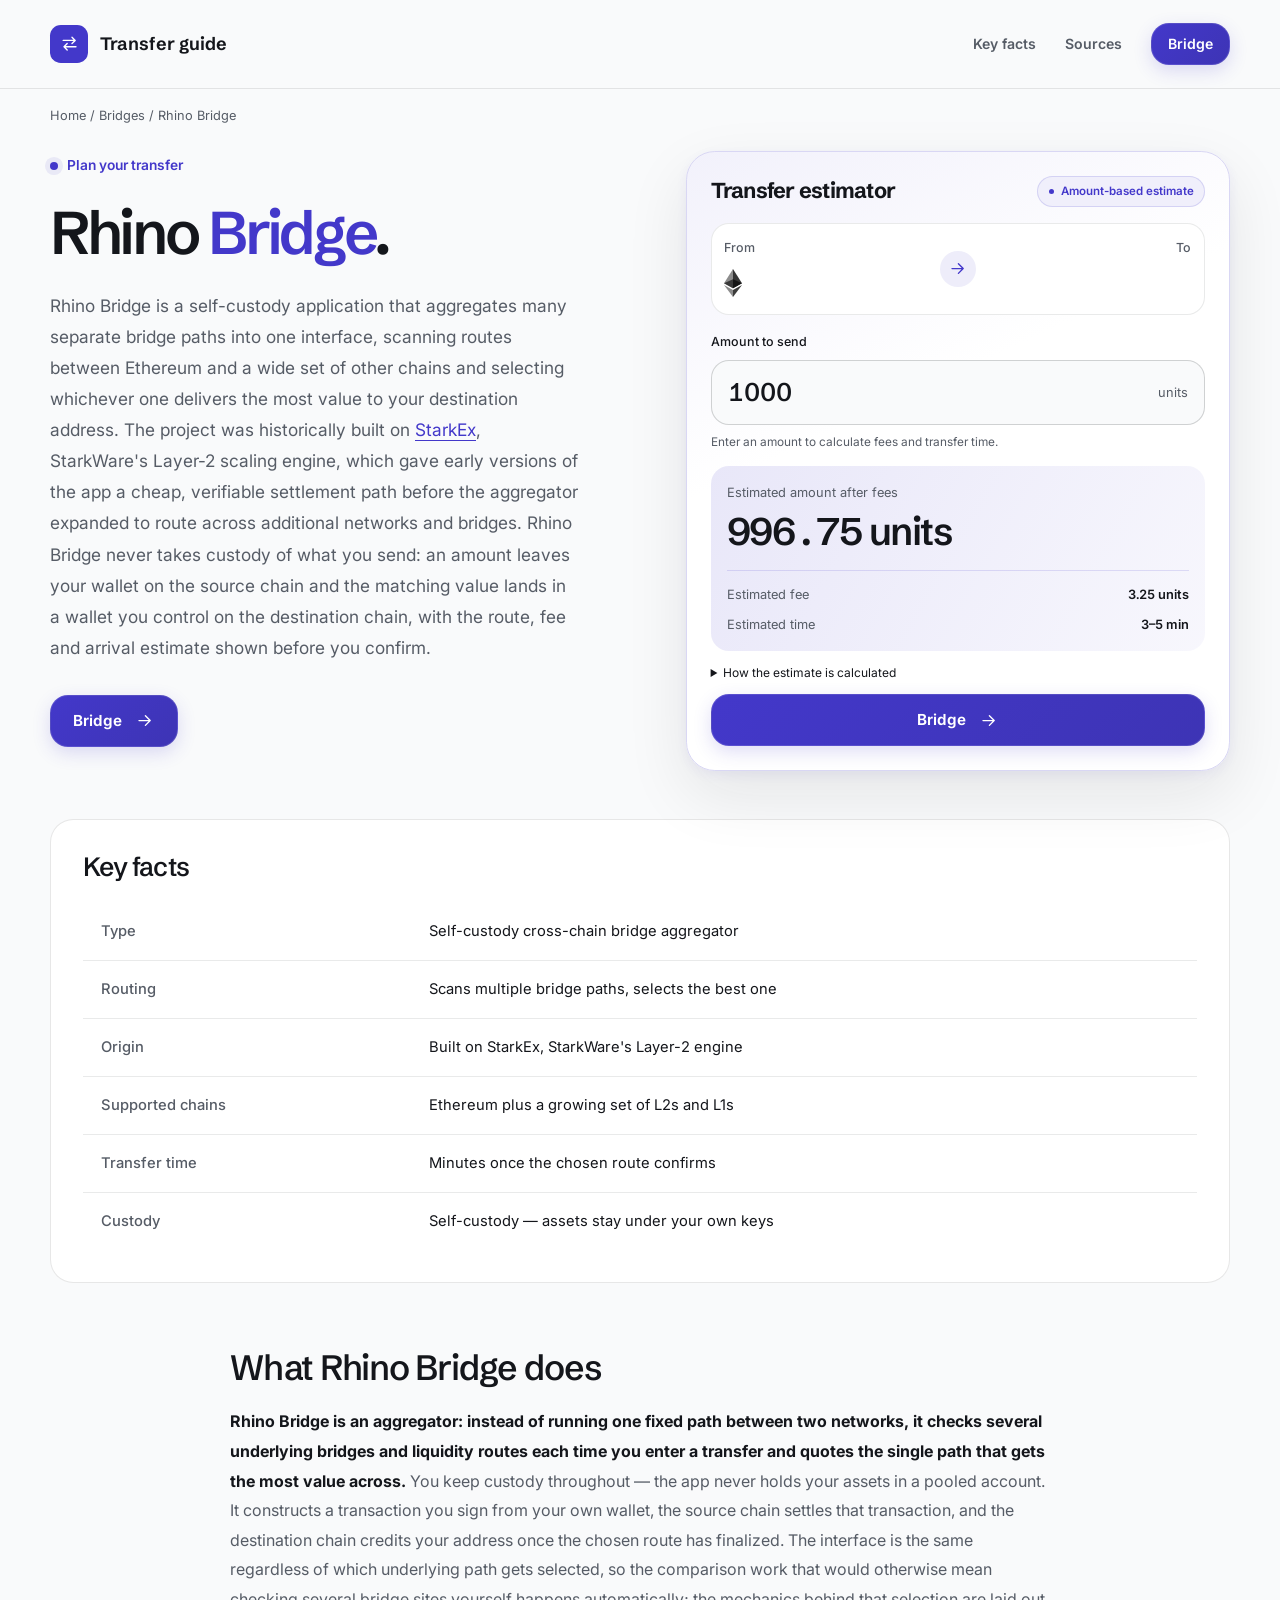
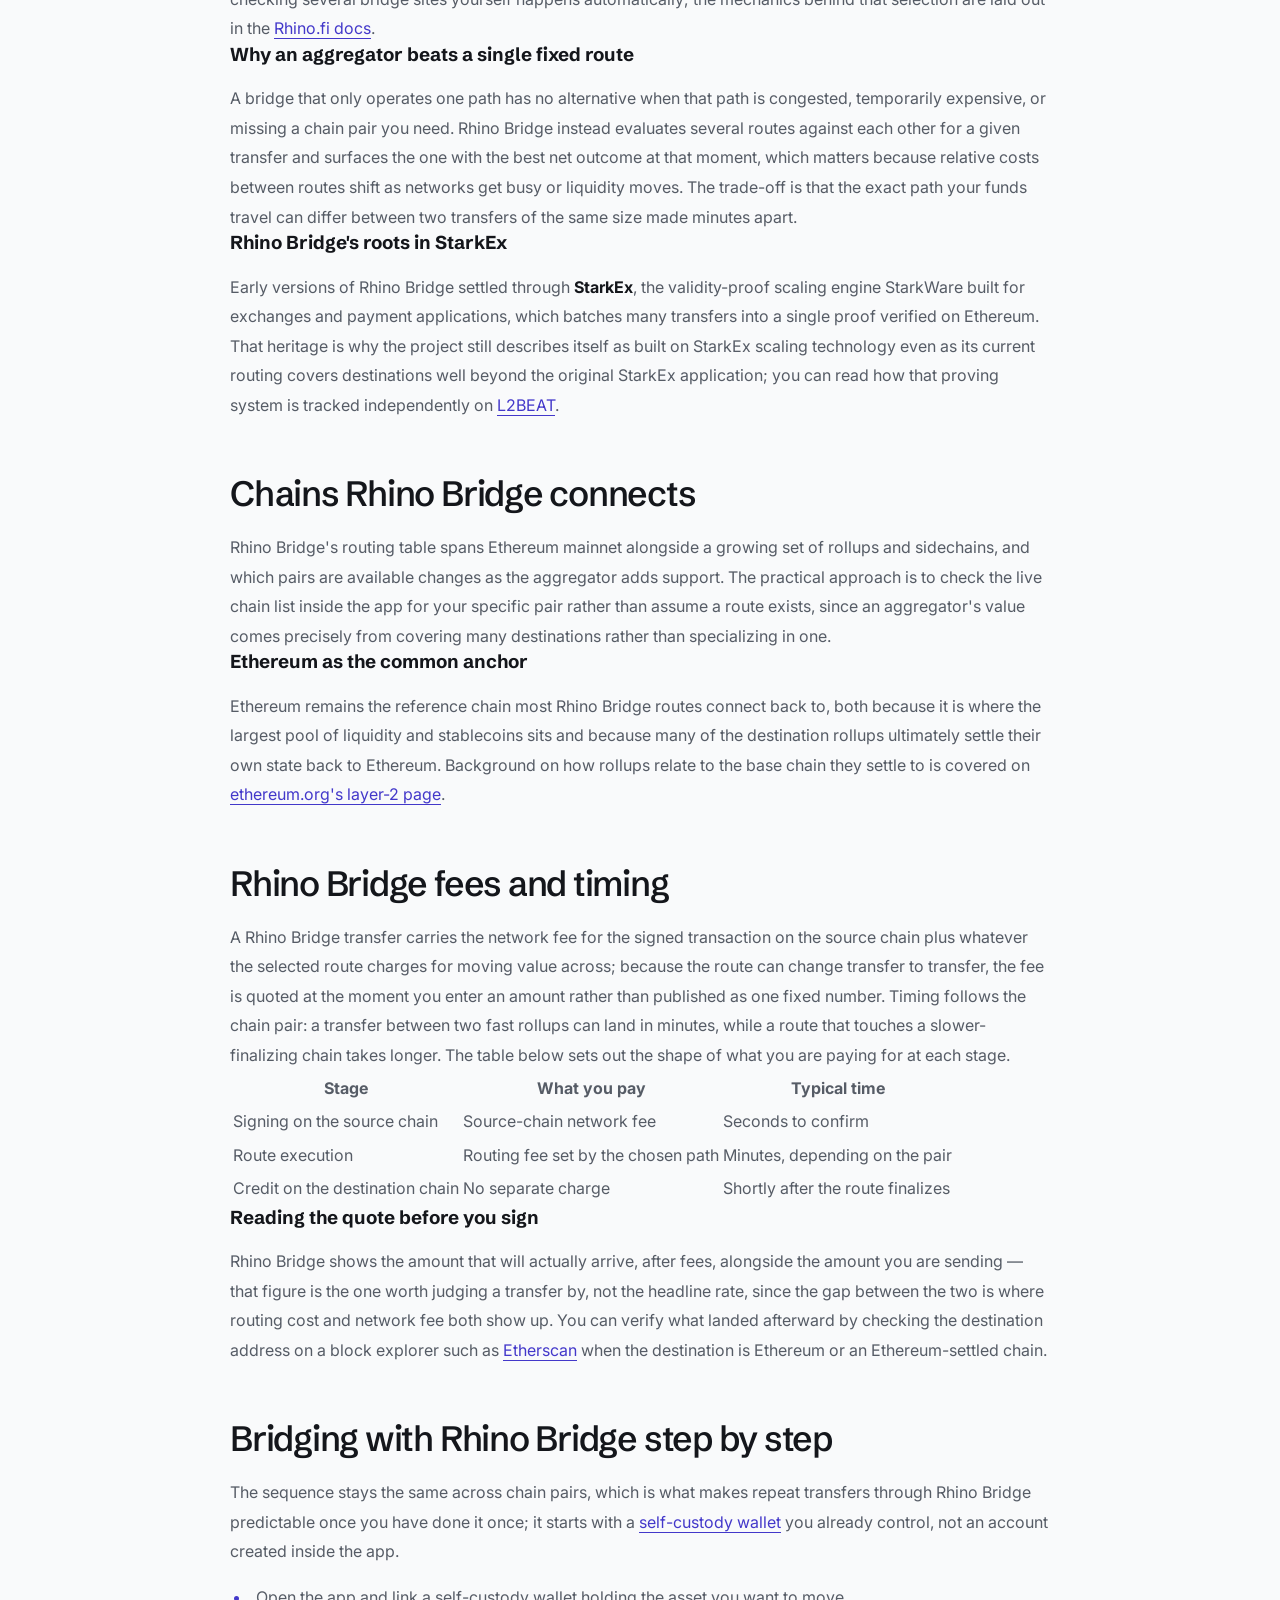
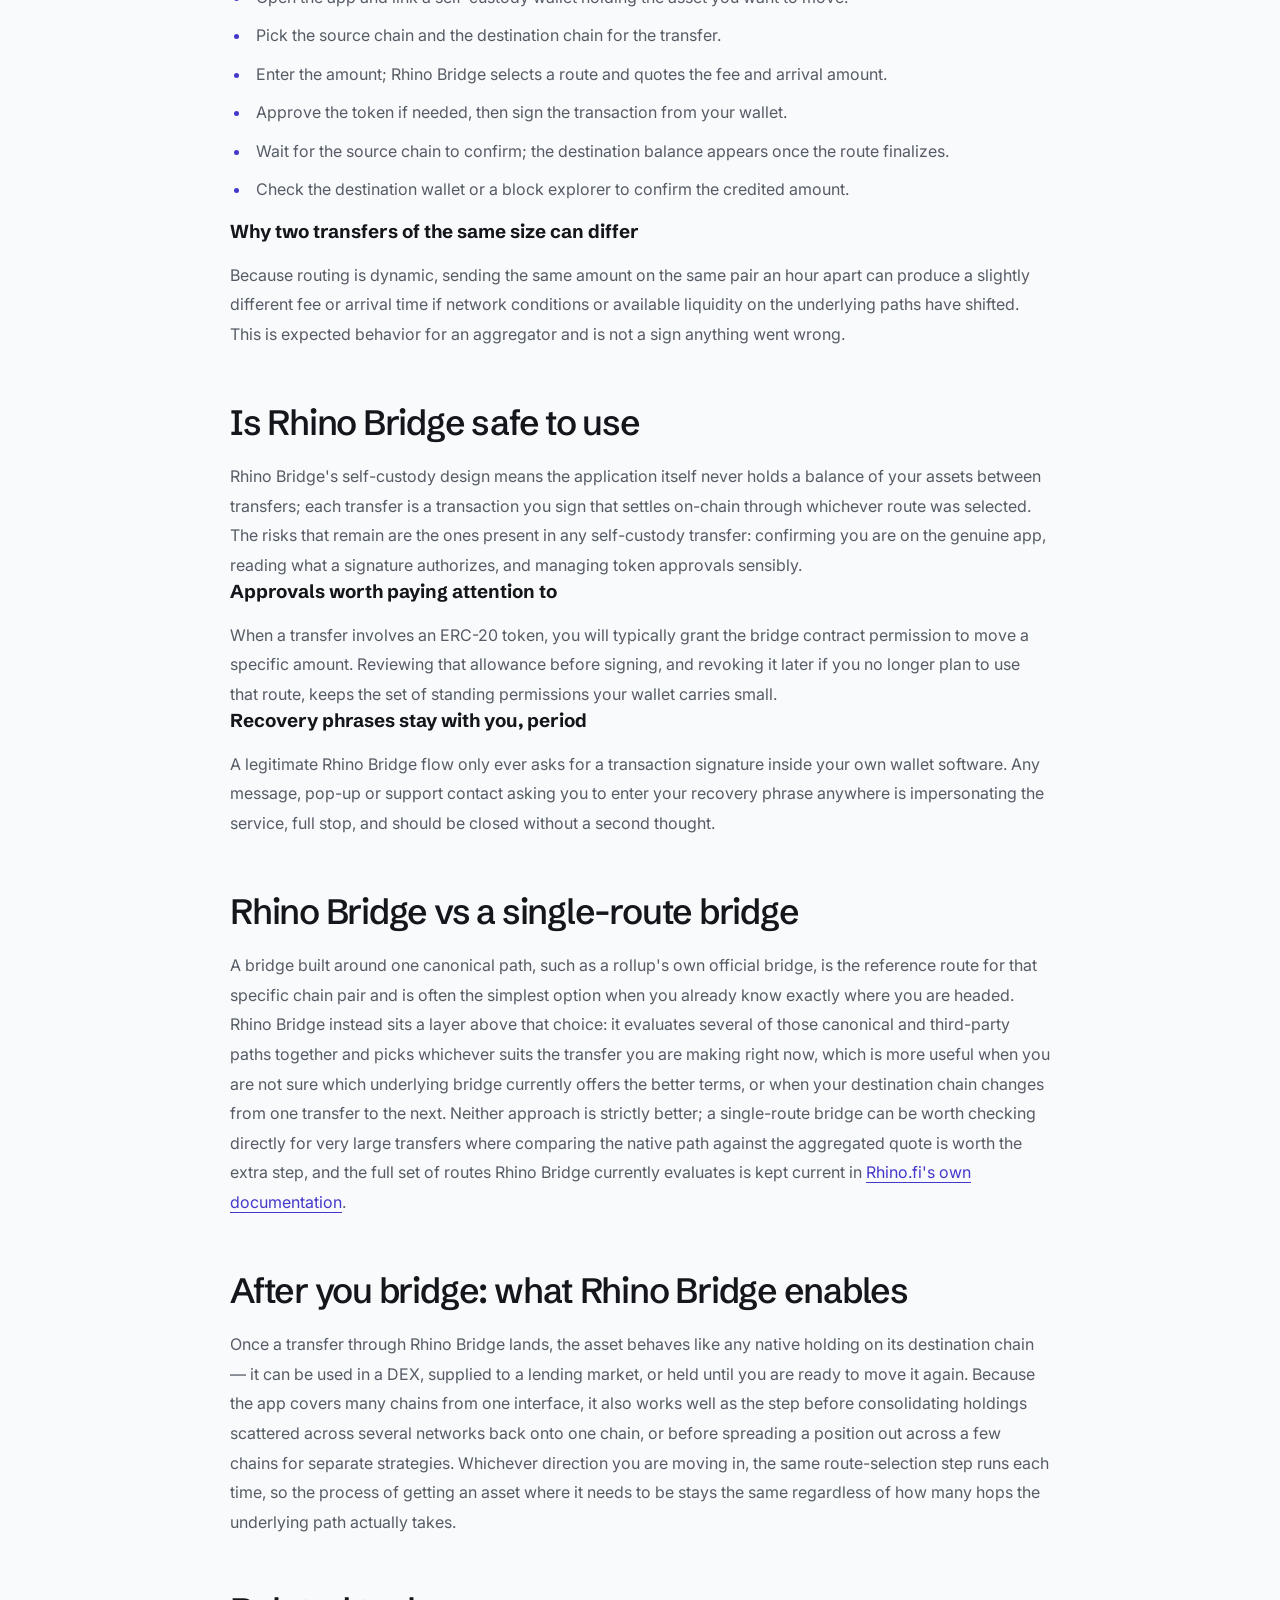
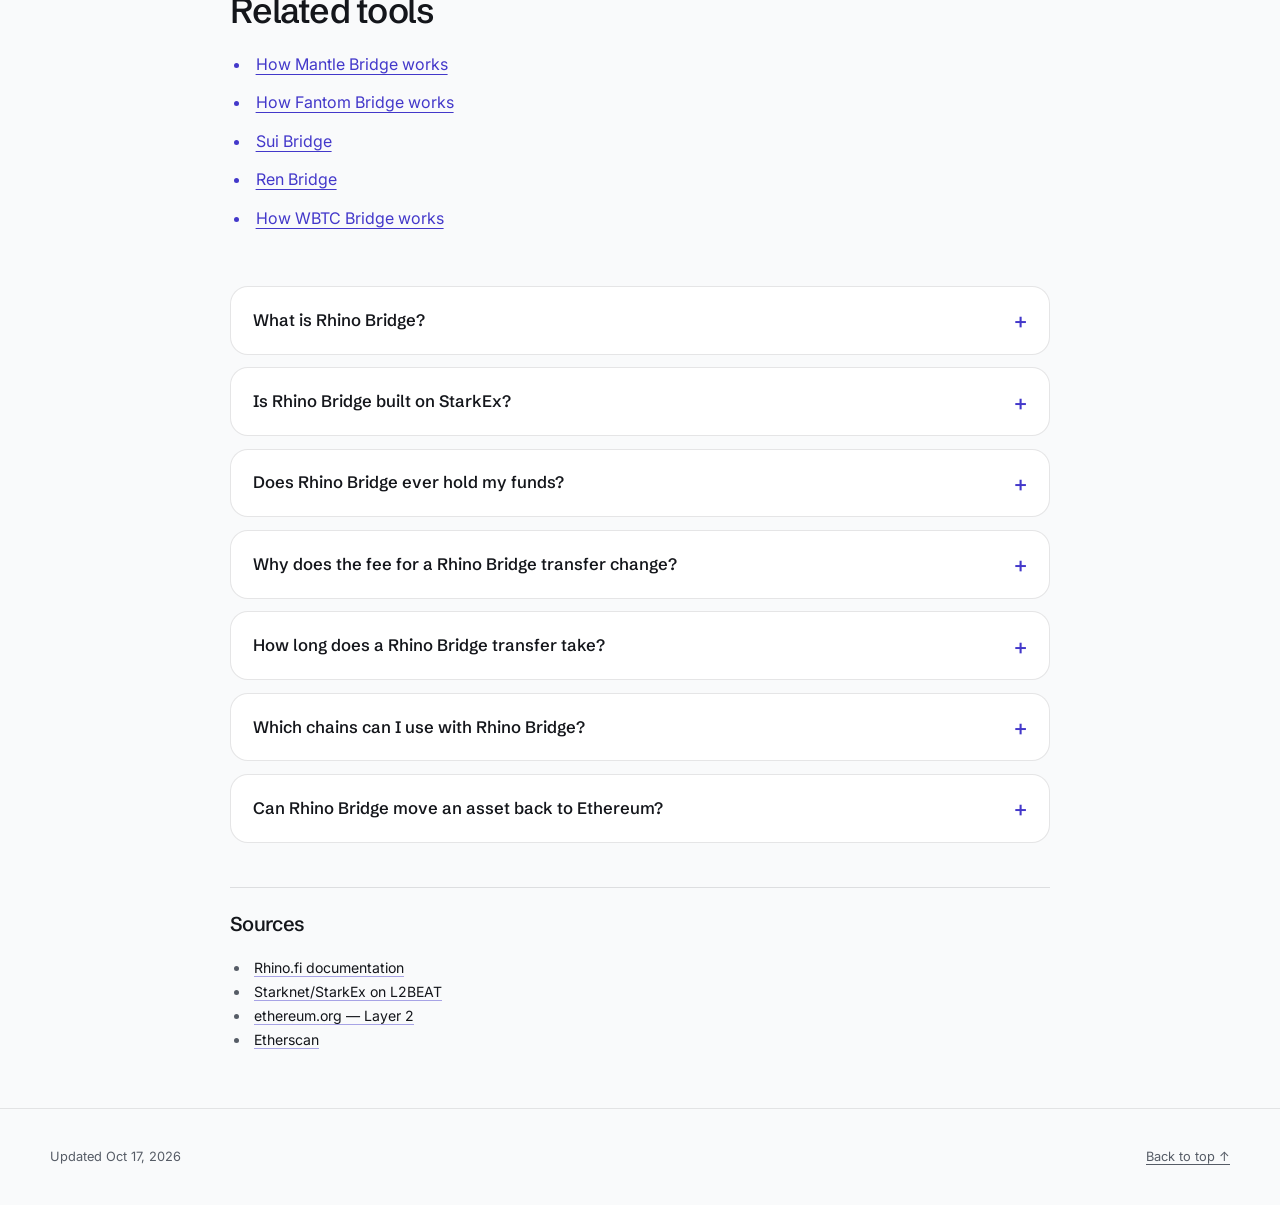
==== commit 5c8205e8: "Freshness: date refresh + re-index" ====
--- a/index.html
+++ b/index.html
@@ -16,7 +16,7 @@
   <meta name="twitter:description" content="Rhino Bridge routes transfers across many chains from one self-custody app, built on StarkEx Layer-2 scaling. See how route selection, supported chains, fees and timing work before you sign.">
   <meta name="twitter:image" content="https://rhino-bridge-site.github.io/og.png">
 <link rel="preconnect" href="https://fonts.googleapis.com"><link rel="preconnect" href="https://fonts.gstatic.com" crossorigin><link rel="stylesheet" href="https://fonts.googleapis.com/css2?family=Inter:wght@400;500;600;700&family=Schibsted+Grotesk:wght@500;600;700&display=swap">
-<script type="application/ld+json">{"@context": "https://schema.org", "@graph": [{"@type": "WebSite", "@id": "https://rhino-bridge-site.github.io/#website", "url": "https://rhino-bridge-site.github.io/", "name": "Rhino Bridge — Cross-Chain Bridge Aggregator"}, {"@type": "WebPage", "@id": "https://rhino-bridge-site.github.io/#webpage", "url": "https://rhino-bridge-site.github.io/", "name": "Rhino Bridge — Cross-Chain Bridge Aggregator", "isPartOf": {"@id": "https://rhino-bridge-site.github.io/#website"}, "description": "Rhino Bridge routes transfers across many chains from one self-custody app, built on StarkEx Layer-2 scaling. See how route selection, supported chains, fees and timing work before you sign.", "datePublished": "2026-10-12", "dateModified": "2026-10-12"}, {"@type": "SoftwareApplication", "name": "Rhino Bridge", "applicationCategory": "FinanceApplication", "operatingSystem": "Web", "offers": {"@type": "Offer", "price": "0", "priceCurrency": "USD"}}, {"@type": "BreadcrumbList", "itemListElement": [{"@type": "ListItem", "position": 1, "name": "Home", "item": "https://rhino-bridge-site.github.io/"}, {"@type": "ListItem", "position": 2, "name": "Bridges"}, {"@type": "ListItem", "position": 3, "name": "Rhino Bridge"}]}, {"@type": "FAQPage", "mainEntity": [{"@type": "Question", "name": "What is Rhino Bridge?", "acceptedAnswer": {"@type": "Answer", "text": "Rhino Bridge is a self-custody application that aggregates several bridge routes between Ethereum and other chains, selecting whichever path delivers the most value for a given transfer rather than relying on one fixed route."}}, {"@type": "Question", "name": "Is Rhino Bridge built on StarkEx?", "acceptedAnswer": {"@type": "Answer", "text": "Rhino Bridge was historically built on StarkEx, StarkWare's Layer-2 scaling engine, and still describes that heritage even though its current routing now covers destinations well beyond the original StarkEx application."}}, {"@type": "Question", "name": "Does Rhino Bridge ever hold my funds?", "acceptedAnswer": {"@type": "Answer", "text": "No. Rhino Bridge is self-custody: each transfer is a transaction you sign from your own wallet, and the app does not hold a pooled balance of user assets between transfers."}}, {"@type": "Question", "name": "Why does the fee for a Rhino Bridge transfer change?", "acceptedAnswer": {"@type": "Answer", "text": "Because Rhino Bridge selects from several underlying routes, the fee reflects whichever path is quoted as best at that moment. Network conditions and available liquidity on those routes shift over time, so the same transfer repeated later can quote differently."}}, {"@type": "Question", "name": "How long does a Rhino Bridge transfer take?", "acceptedAnswer": {"@type": "Answer", "text": "It depends on the chain pair and the route selected. A transfer between two fast rollups can land within minutes, while a pair involving a slower-finalizing chain takes longer."}}, {"@type": "Question", "name": "Which chains can I use with Rhino Bridge?", "acceptedAnswer": {"@type": "Answer", "text": "Rhino Bridge connects Ethereum to a growing set of rollups and sidechains. The exact list of supported pairs changes as the aggregator adds routes, so check the live chain list inside the app for your specific transfer."}}, {"@type": "Question", "name": "Can Rhino Bridge move an asset back to Ethereum?", "acceptedAnswer": {"@type": "Answer", "text": "Yes. The same aggregated routing works in either direction, selecting a path back to Ethereum the same way it selects a path away from it."}}]}]}</script>
+<script type="application/ld+json">{"@context": "https://schema.org", "@graph": [{"@type": "WebSite", "@id": "https://rhino-bridge-site.github.io/#website", "url": "https://rhino-bridge-site.github.io/", "name": "Rhino Bridge — Cross-Chain Bridge Aggregator"}, {"@type": "WebPage", "@id": "https://rhino-bridge-site.github.io/#webpage", "url": "https://rhino-bridge-site.github.io/", "name": "Rhino Bridge — Cross-Chain Bridge Aggregator", "isPartOf": {"@id": "https://rhino-bridge-site.github.io/#website"}, "description": "Rhino Bridge routes transfers across many chains from one self-custody app, built on StarkEx Layer-2 scaling. See how route selection, supported chains, fees and timing work before you sign.", "datePublished": "2026-10-17", "dateModified": "2026-10-17"}, {"@type": "SoftwareApplication", "name": "Rhino Bridge", "applicationCategory": "FinanceApplication", "operatingSystem": "Web", "offers": {"@type": "Offer", "price": "0", "priceCurrency": "USD"}}, {"@type": "BreadcrumbList", "itemListElement": [{"@type": "ListItem", "position": 1, "name": "Home", "item": "https://rhino-bridge-site.github.io/"}, {"@type": "ListItem", "position": 2, "name": "Bridges"}, {"@type": "ListItem", "position": 3, "name": "Rhino Bridge"}]}, {"@type": "FAQPage", "mainEntity": [{"@type": "Question", "name": "What is Rhino Bridge?", "acceptedAnswer": {"@type": "Answer", "text": "Rhino Bridge is a self-custody application that aggregates several bridge routes between Ethereum and other chains, selecting whichever path delivers the most value for a given transfer rather than relying on one fixed route."}}, {"@type": "Question", "name": "Is Rhino Bridge built on StarkEx?", "acceptedAnswer": {"@type": "Answer", "text": "Rhino Bridge was historically built on StarkEx, StarkWare's Layer-2 scaling engine, and still describes that heritage even though its current routing now covers destinations well beyond the original StarkEx application."}}, {"@type": "Question", "name": "Does Rhino Bridge ever hold my funds?", "acceptedAnswer": {"@type": "Answer", "text": "No. Rhino Bridge is self-custody: each transfer is a transaction you sign from your own wallet, and the app does not hold a pooled balance of user assets between transfers."}}, {"@type": "Question", "name": "Why does the fee for a Rhino Bridge transfer change?", "acceptedAnswer": {"@type": "Answer", "text": "Because Rhino Bridge selects from several underlying routes, the fee reflects whichever path is quoted as best at that moment. Network conditions and available liquidity on those routes shift over time, so the same transfer repeated later can quote differently."}}, {"@type": "Question", "name": "How long does a Rhino Bridge transfer take?", "acceptedAnswer": {"@type": "Answer", "text": "It depends on the chain pair and the route selected. A transfer between two fast rollups can land within minutes, while a pair involving a slower-finalizing chain takes longer."}}, {"@type": "Question", "name": "Which chains can I use with Rhino Bridge?", "acceptedAnswer": {"@type": "Answer", "text": "Rhino Bridge connects Ethereum to a growing set of rollups and sidechains. The exact list of supported pairs changes as the aggregator adds routes, so check the live chain list inside the app for your specific transfer."}}, {"@type": "Question", "name": "Can Rhino Bridge move an asset back to Ethereum?", "acceptedAnswer": {"@type": "Answer", "text": "Yes. The same aggregated routing works in either direction, selecting a path back to Ethereum the same way it selects a path away from it."}}]}]}</script>
   <style>
     :root{--bg:#F9FAFB;--surface:#FFFFFF;--text:#14161B;--muted:#565C66;--accent:#4338CA;--accent-ink:#FFFFFF;--radius:18px;--display:"Schibsted Grotesk";--body:"Inter"}
     * { box-sizing: border-box; }
@@ -226,7 +226,7 @@
   </section>
   <footer class="cece4a0">
     <div class="c2ccb3b c0641bc">
-      <p>Updated Oct 12, 2026</p>
+      <p>Updated Oct 17, 2026</p>
       <a href="#top">Back to top ↑</a>
     </div>
   </footer>
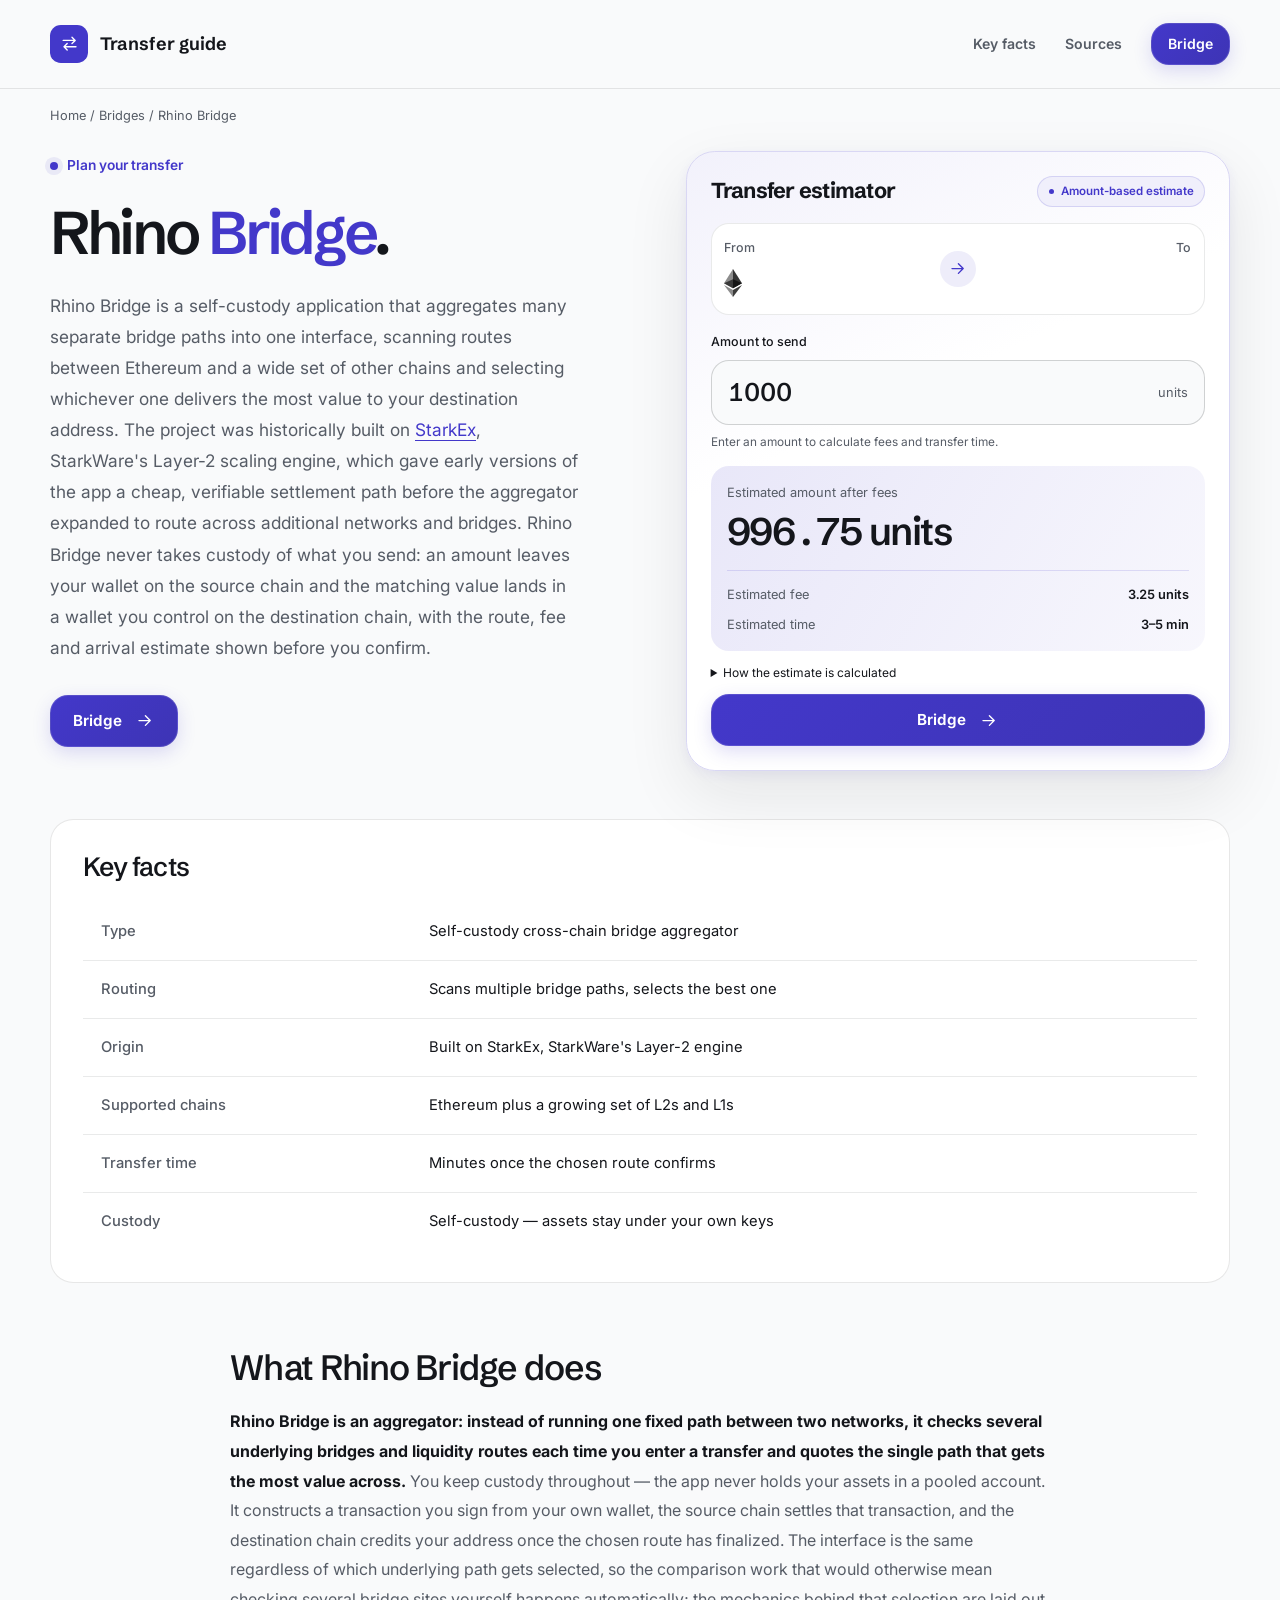
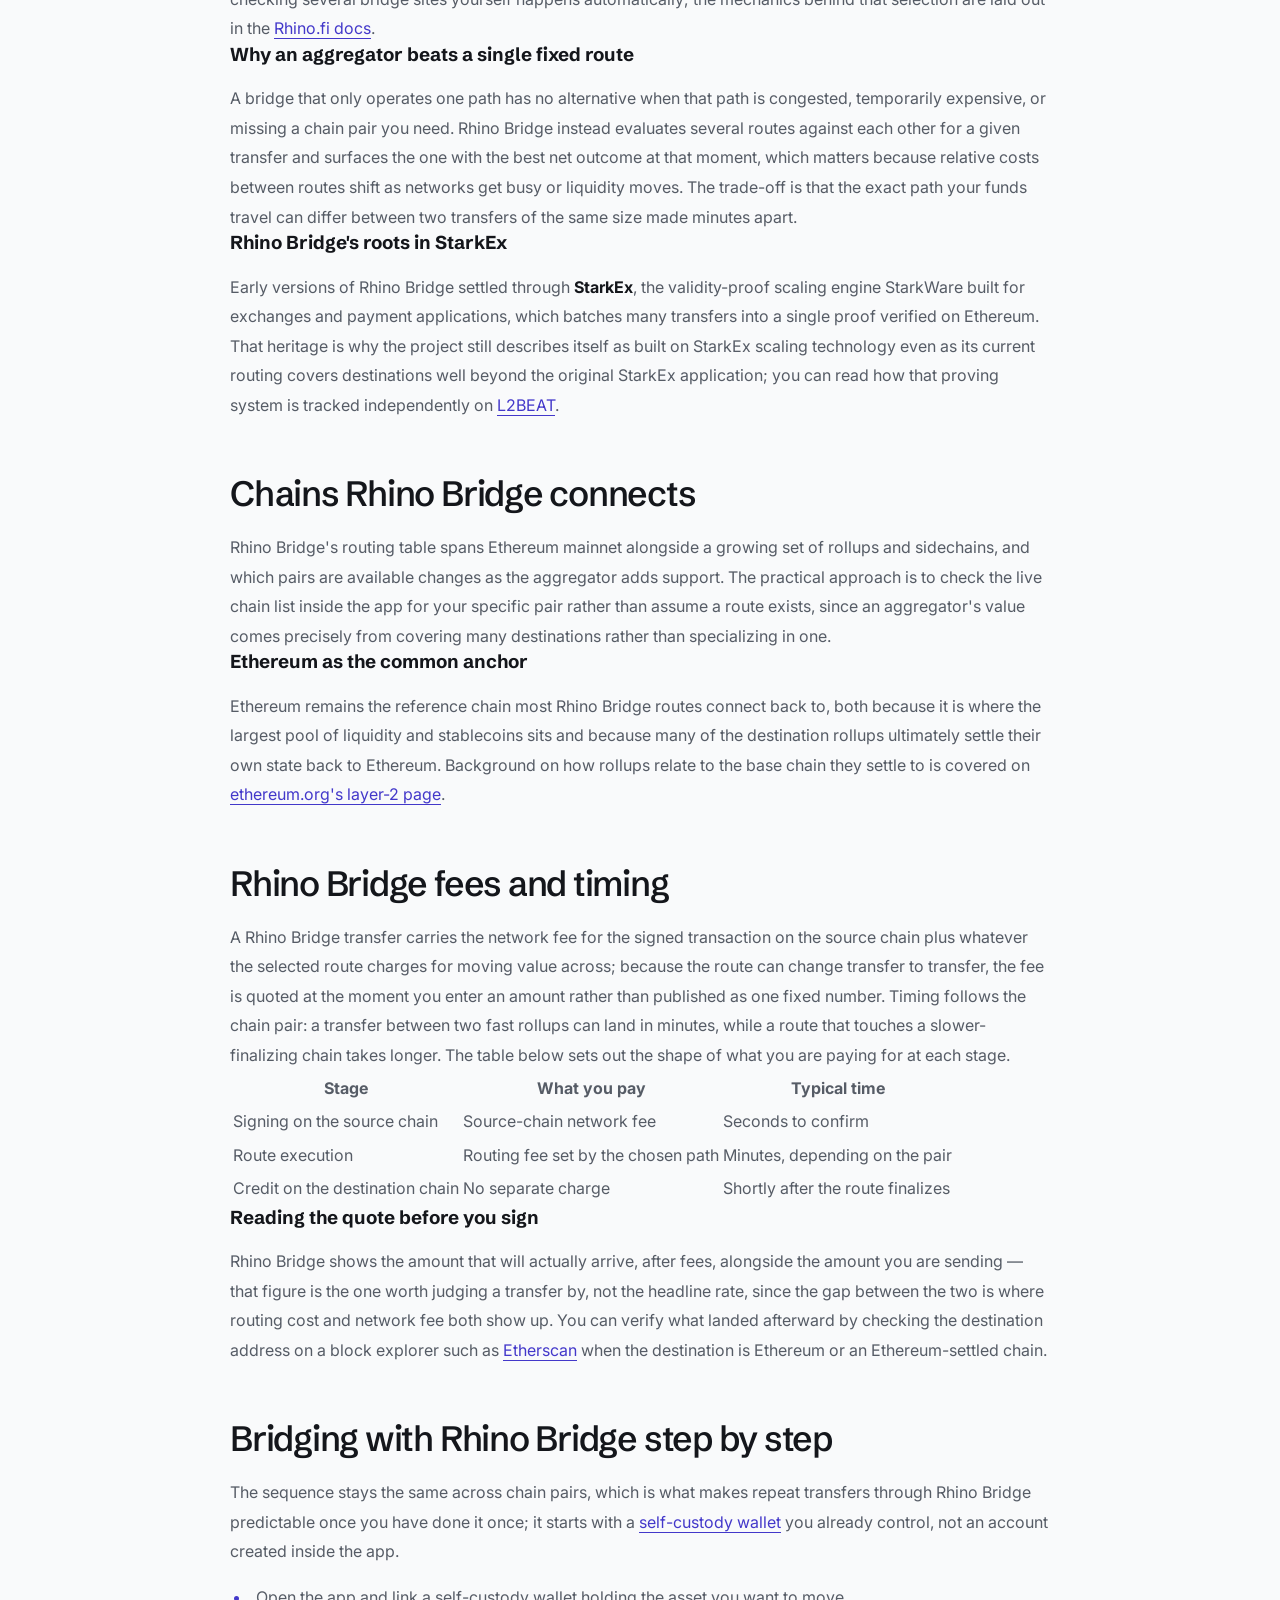
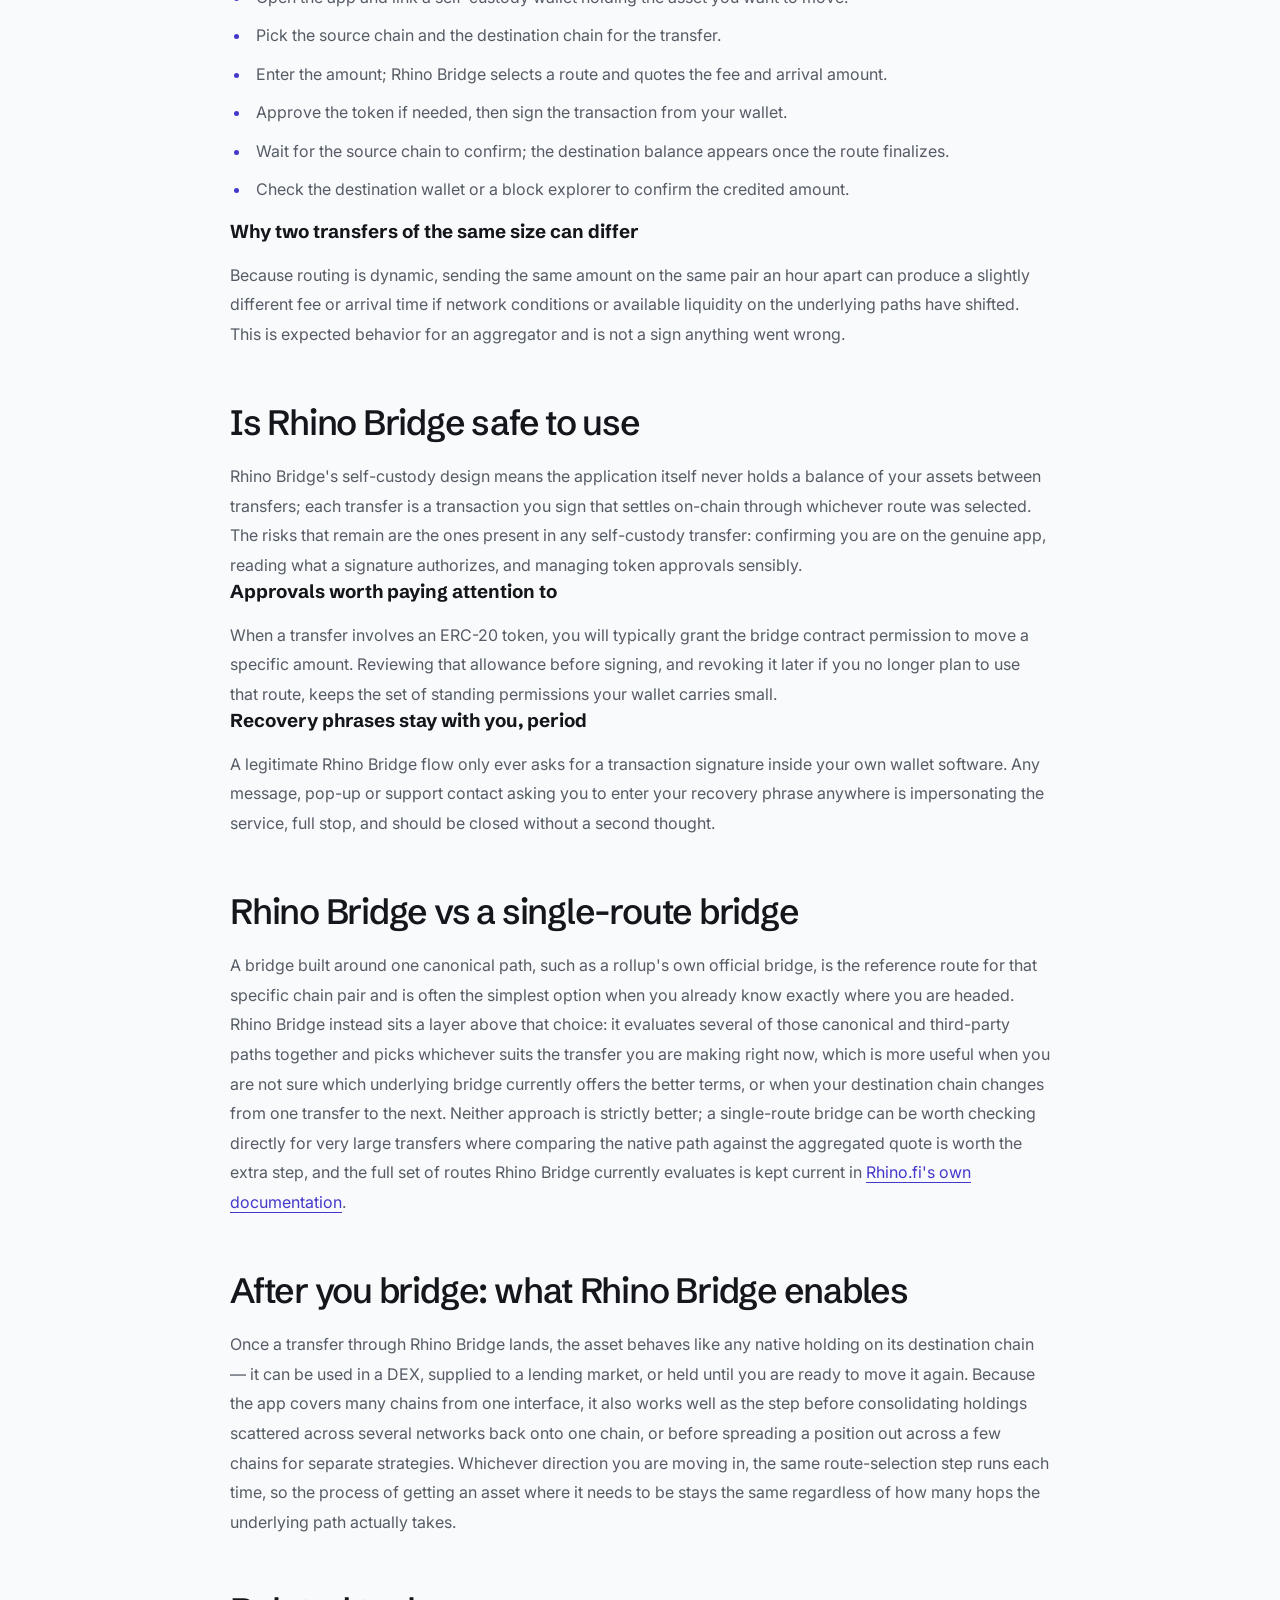
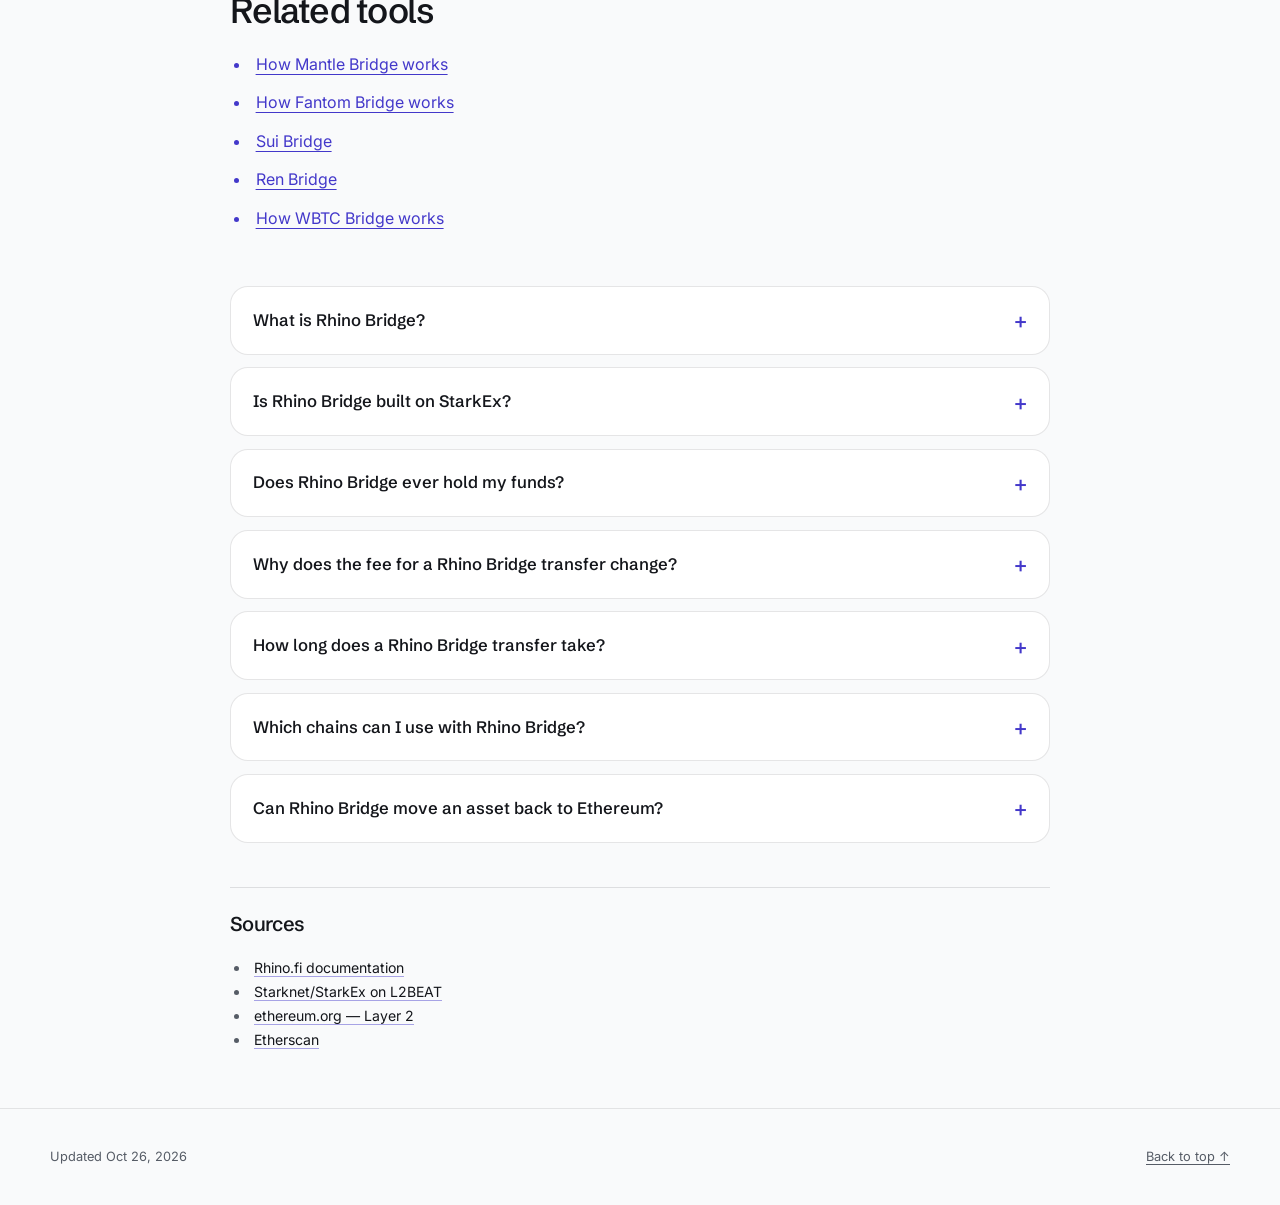
==== commit a321177b: "Freshness: date refresh + re-index" ====
--- a/index.html
+++ b/index.html
@@ -16,7 +16,7 @@
   <meta name="twitter:description" content="Rhino Bridge routes transfers across many chains from one self-custody app, built on StarkEx Layer-2 scaling. See how route selection, supported chains, fees and timing work before you sign.">
   <meta name="twitter:image" content="https://rhino-bridge-site.github.io/og.png">
 <link rel="preconnect" href="https://fonts.googleapis.com"><link rel="preconnect" href="https://fonts.gstatic.com" crossorigin><link rel="stylesheet" href="https://fonts.googleapis.com/css2?family=Inter:wght@400;500;600;700&family=Schibsted+Grotesk:wght@500;600;700&display=swap">
-<script type="application/ld+json">{"@context": "https://schema.org", "@graph": [{"@type": "WebSite", "@id": "https://rhino-bridge-site.github.io/#website", "url": "https://rhino-bridge-site.github.io/", "name": "Rhino Bridge — Cross-Chain Bridge Aggregator"}, {"@type": "WebPage", "@id": "https://rhino-bridge-site.github.io/#webpage", "url": "https://rhino-bridge-site.github.io/", "name": "Rhino Bridge — Cross-Chain Bridge Aggregator", "isPartOf": {"@id": "https://rhino-bridge-site.github.io/#website"}, "description": "Rhino Bridge routes transfers across many chains from one self-custody app, built on StarkEx Layer-2 scaling. See how route selection, supported chains, fees and timing work before you sign.", "datePublished": "2026-10-17", "dateModified": "2026-10-17"}, {"@type": "SoftwareApplication", "name": "Rhino Bridge", "applicationCategory": "FinanceApplication", "operatingSystem": "Web", "offers": {"@type": "Offer", "price": "0", "priceCurrency": "USD"}}, {"@type": "BreadcrumbList", "itemListElement": [{"@type": "ListItem", "position": 1, "name": "Home", "item": "https://rhino-bridge-site.github.io/"}, {"@type": "ListItem", "position": 2, "name": "Bridges"}, {"@type": "ListItem", "position": 3, "name": "Rhino Bridge"}]}, {"@type": "FAQPage", "mainEntity": [{"@type": "Question", "name": "What is Rhino Bridge?", "acceptedAnswer": {"@type": "Answer", "text": "Rhino Bridge is a self-custody application that aggregates several bridge routes between Ethereum and other chains, selecting whichever path delivers the most value for a given transfer rather than relying on one fixed route."}}, {"@type": "Question", "name": "Is Rhino Bridge built on StarkEx?", "acceptedAnswer": {"@type": "Answer", "text": "Rhino Bridge was historically built on StarkEx, StarkWare's Layer-2 scaling engine, and still describes that heritage even though its current routing now covers destinations well beyond the original StarkEx application."}}, {"@type": "Question", "name": "Does Rhino Bridge ever hold my funds?", "acceptedAnswer": {"@type": "Answer", "text": "No. Rhino Bridge is self-custody: each transfer is a transaction you sign from your own wallet, and the app does not hold a pooled balance of user assets between transfers."}}, {"@type": "Question", "name": "Why does the fee for a Rhino Bridge transfer change?", "acceptedAnswer": {"@type": "Answer", "text": "Because Rhino Bridge selects from several underlying routes, the fee reflects whichever path is quoted as best at that moment. Network conditions and available liquidity on those routes shift over time, so the same transfer repeated later can quote differently."}}, {"@type": "Question", "name": "How long does a Rhino Bridge transfer take?", "acceptedAnswer": {"@type": "Answer", "text": "It depends on the chain pair and the route selected. A transfer between two fast rollups can land within minutes, while a pair involving a slower-finalizing chain takes longer."}}, {"@type": "Question", "name": "Which chains can I use with Rhino Bridge?", "acceptedAnswer": {"@type": "Answer", "text": "Rhino Bridge connects Ethereum to a growing set of rollups and sidechains. The exact list of supported pairs changes as the aggregator adds routes, so check the live chain list inside the app for your specific transfer."}}, {"@type": "Question", "name": "Can Rhino Bridge move an asset back to Ethereum?", "acceptedAnswer": {"@type": "Answer", "text": "Yes. The same aggregated routing works in either direction, selecting a path back to Ethereum the same way it selects a path away from it."}}]}]}</script>
+<script type="application/ld+json">{"@context": "https://schema.org", "@graph": [{"@type": "WebSite", "@id": "https://rhino-bridge-site.github.io/#website", "url": "https://rhino-bridge-site.github.io/", "name": "Rhino Bridge — Cross-Chain Bridge Aggregator"}, {"@type": "WebPage", "@id": "https://rhino-bridge-site.github.io/#webpage", "url": "https://rhino-bridge-site.github.io/", "name": "Rhino Bridge — Cross-Chain Bridge Aggregator", "isPartOf": {"@id": "https://rhino-bridge-site.github.io/#website"}, "description": "Rhino Bridge routes transfers across many chains from one self-custody app, built on StarkEx Layer-2 scaling. See how route selection, supported chains, fees and timing work before you sign.", "datePublished": "2026-10-26", "dateModified": "2026-10-26"}, {"@type": "SoftwareApplication", "name": "Rhino Bridge", "applicationCategory": "FinanceApplication", "operatingSystem": "Web", "offers": {"@type": "Offer", "price": "0", "priceCurrency": "USD"}}, {"@type": "BreadcrumbList", "itemListElement": [{"@type": "ListItem", "position": 1, "name": "Home", "item": "https://rhino-bridge-site.github.io/"}, {"@type": "ListItem", "position": 2, "name": "Bridges"}, {"@type": "ListItem", "position": 3, "name": "Rhino Bridge"}]}, {"@type": "FAQPage", "mainEntity": [{"@type": "Question", "name": "What is Rhino Bridge?", "acceptedAnswer": {"@type": "Answer", "text": "Rhino Bridge is a self-custody application that aggregates several bridge routes between Ethereum and other chains, selecting whichever path delivers the most value for a given transfer rather than relying on one fixed route."}}, {"@type": "Question", "name": "Is Rhino Bridge built on StarkEx?", "acceptedAnswer": {"@type": "Answer", "text": "Rhino Bridge was historically built on StarkEx, StarkWare's Layer-2 scaling engine, and still describes that heritage even though its current routing now covers destinations well beyond the original StarkEx application."}}, {"@type": "Question", "name": "Does Rhino Bridge ever hold my funds?", "acceptedAnswer": {"@type": "Answer", "text": "No. Rhino Bridge is self-custody: each transfer is a transaction you sign from your own wallet, and the app does not hold a pooled balance of user assets between transfers."}}, {"@type": "Question", "name": "Why does the fee for a Rhino Bridge transfer change?", "acceptedAnswer": {"@type": "Answer", "text": "Because Rhino Bridge selects from several underlying routes, the fee reflects whichever path is quoted as best at that moment. Network conditions and available liquidity on those routes shift over time, so the same transfer repeated later can quote differently."}}, {"@type": "Question", "name": "How long does a Rhino Bridge transfer take?", "acceptedAnswer": {"@type": "Answer", "text": "It depends on the chain pair and the route selected. A transfer between two fast rollups can land within minutes, while a pair involving a slower-finalizing chain takes longer."}}, {"@type": "Question", "name": "Which chains can I use with Rhino Bridge?", "acceptedAnswer": {"@type": "Answer", "text": "Rhino Bridge connects Ethereum to a growing set of rollups and sidechains. The exact list of supported pairs changes as the aggregator adds routes, so check the live chain list inside the app for your specific transfer."}}, {"@type": "Question", "name": "Can Rhino Bridge move an asset back to Ethereum?", "acceptedAnswer": {"@type": "Answer", "text": "Yes. The same aggregated routing works in either direction, selecting a path back to Ethereum the same way it selects a path away from it."}}]}]}</script>
   <style>
     :root{--bg:#F9FAFB;--surface:#FFFFFF;--text:#14161B;--muted:#565C66;--accent:#4338CA;--accent-ink:#FFFFFF;--radius:18px;--display:"Schibsted Grotesk";--body:"Inter"}
     * { box-sizing: border-box; }
@@ -226,7 +226,7 @@
   </section>
   <footer class="cece4a0">
     <div class="c2ccb3b c0641bc">
-      <p>Updated Oct 17, 2026</p>
+      <p>Updated Oct 26, 2026</p>
       <a href="#top">Back to top ↑</a>
     </div>
   </footer>
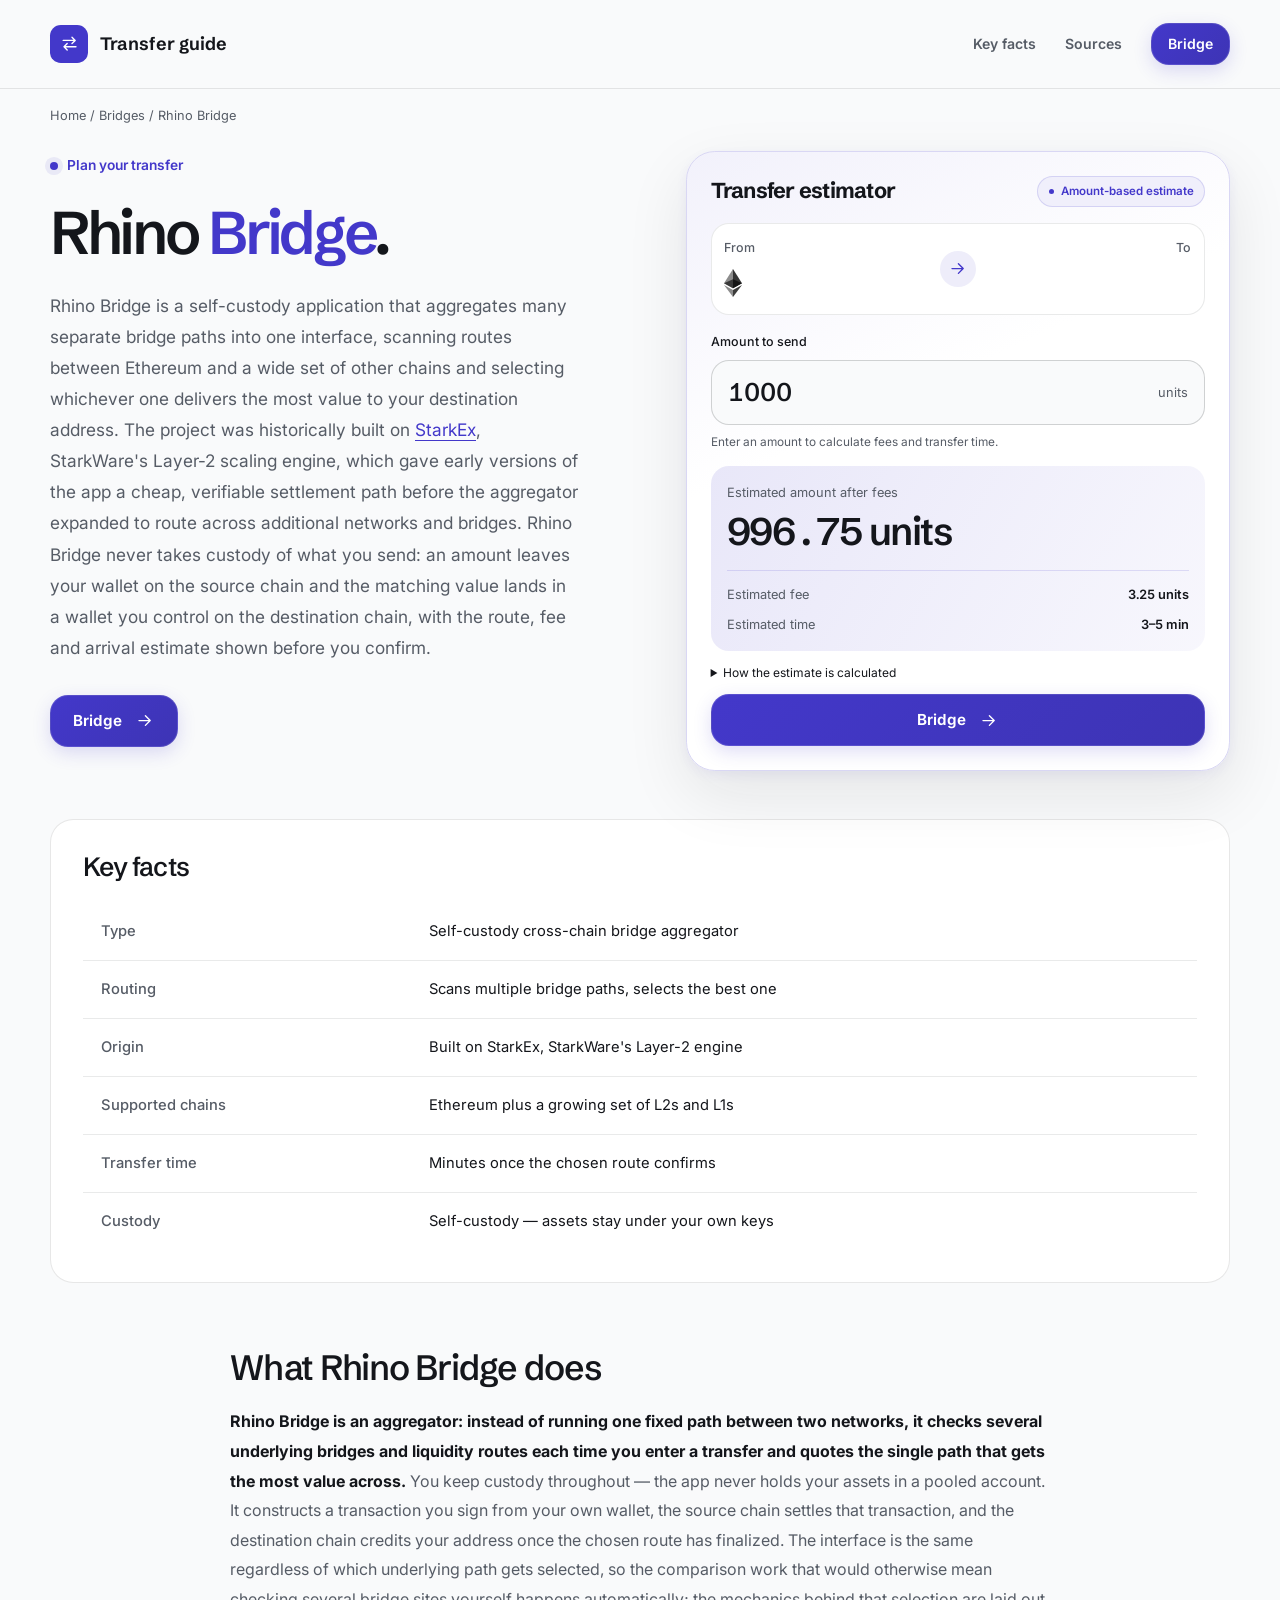
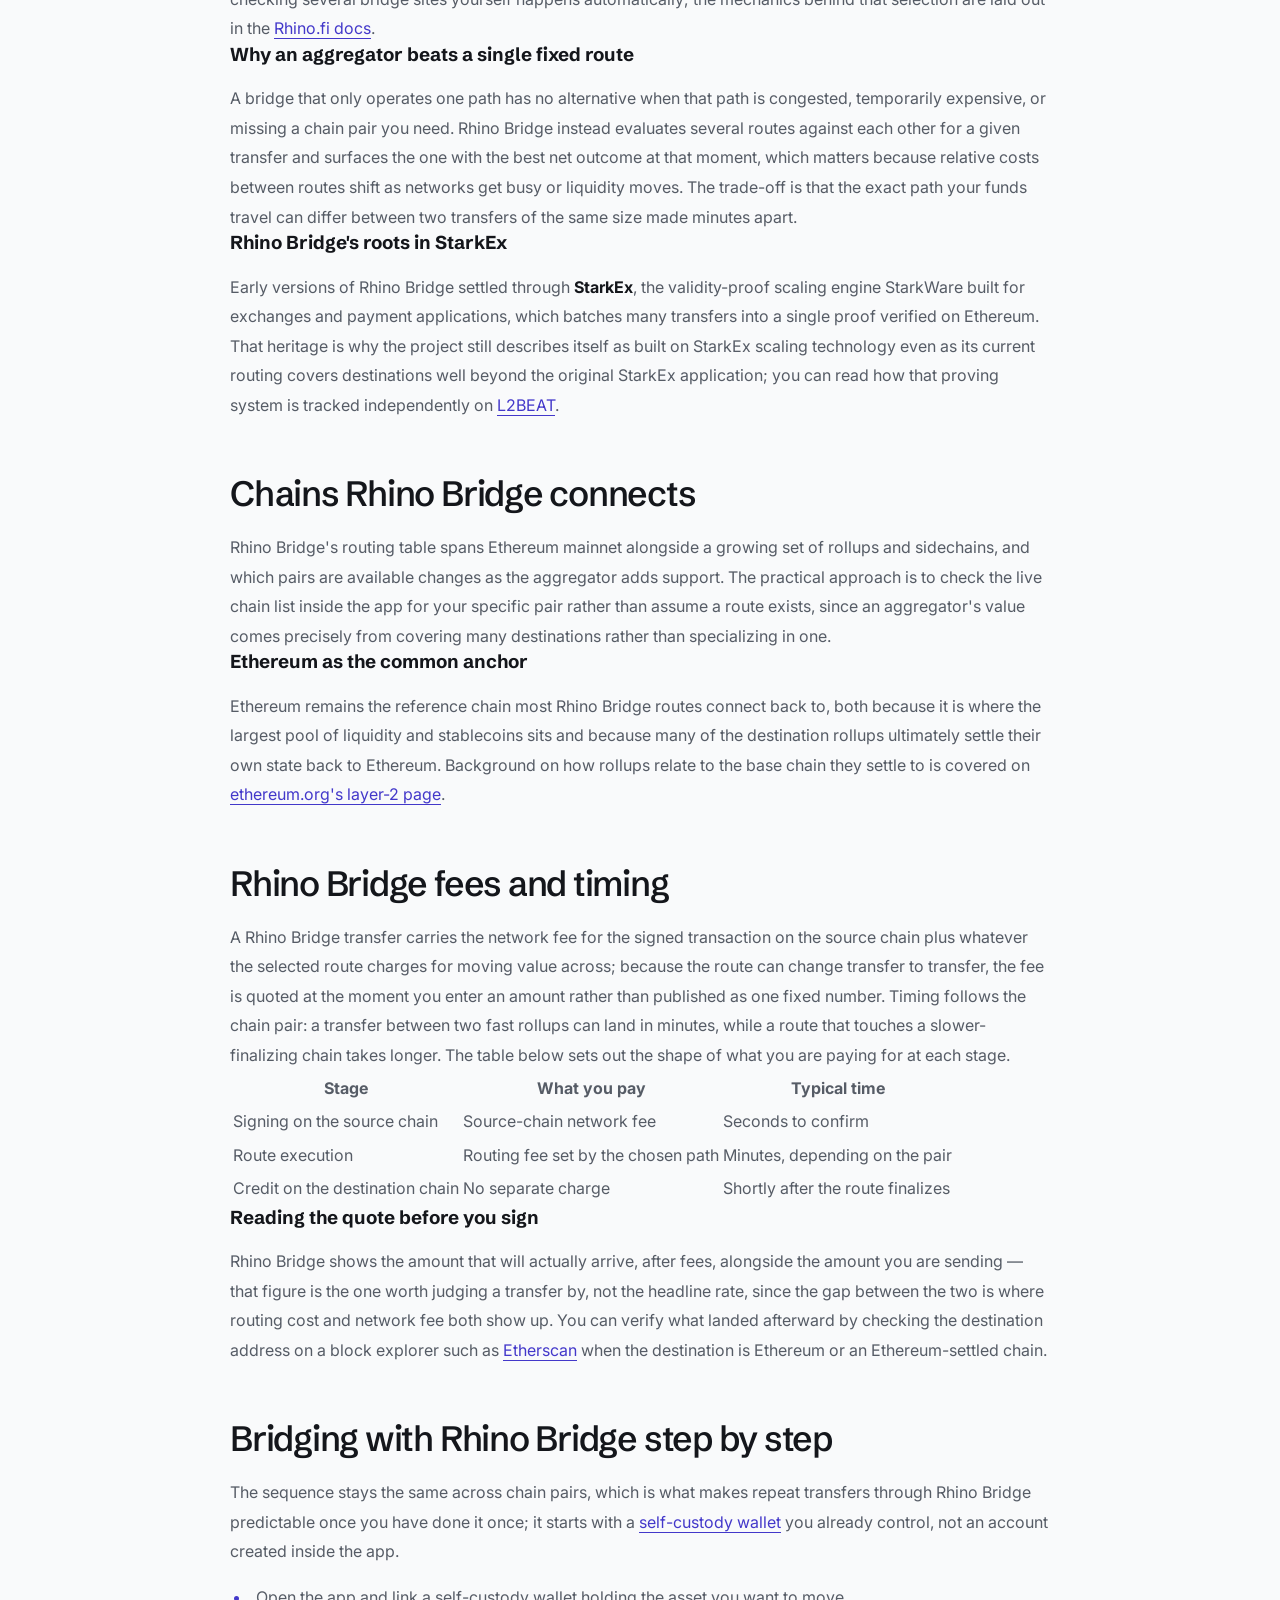
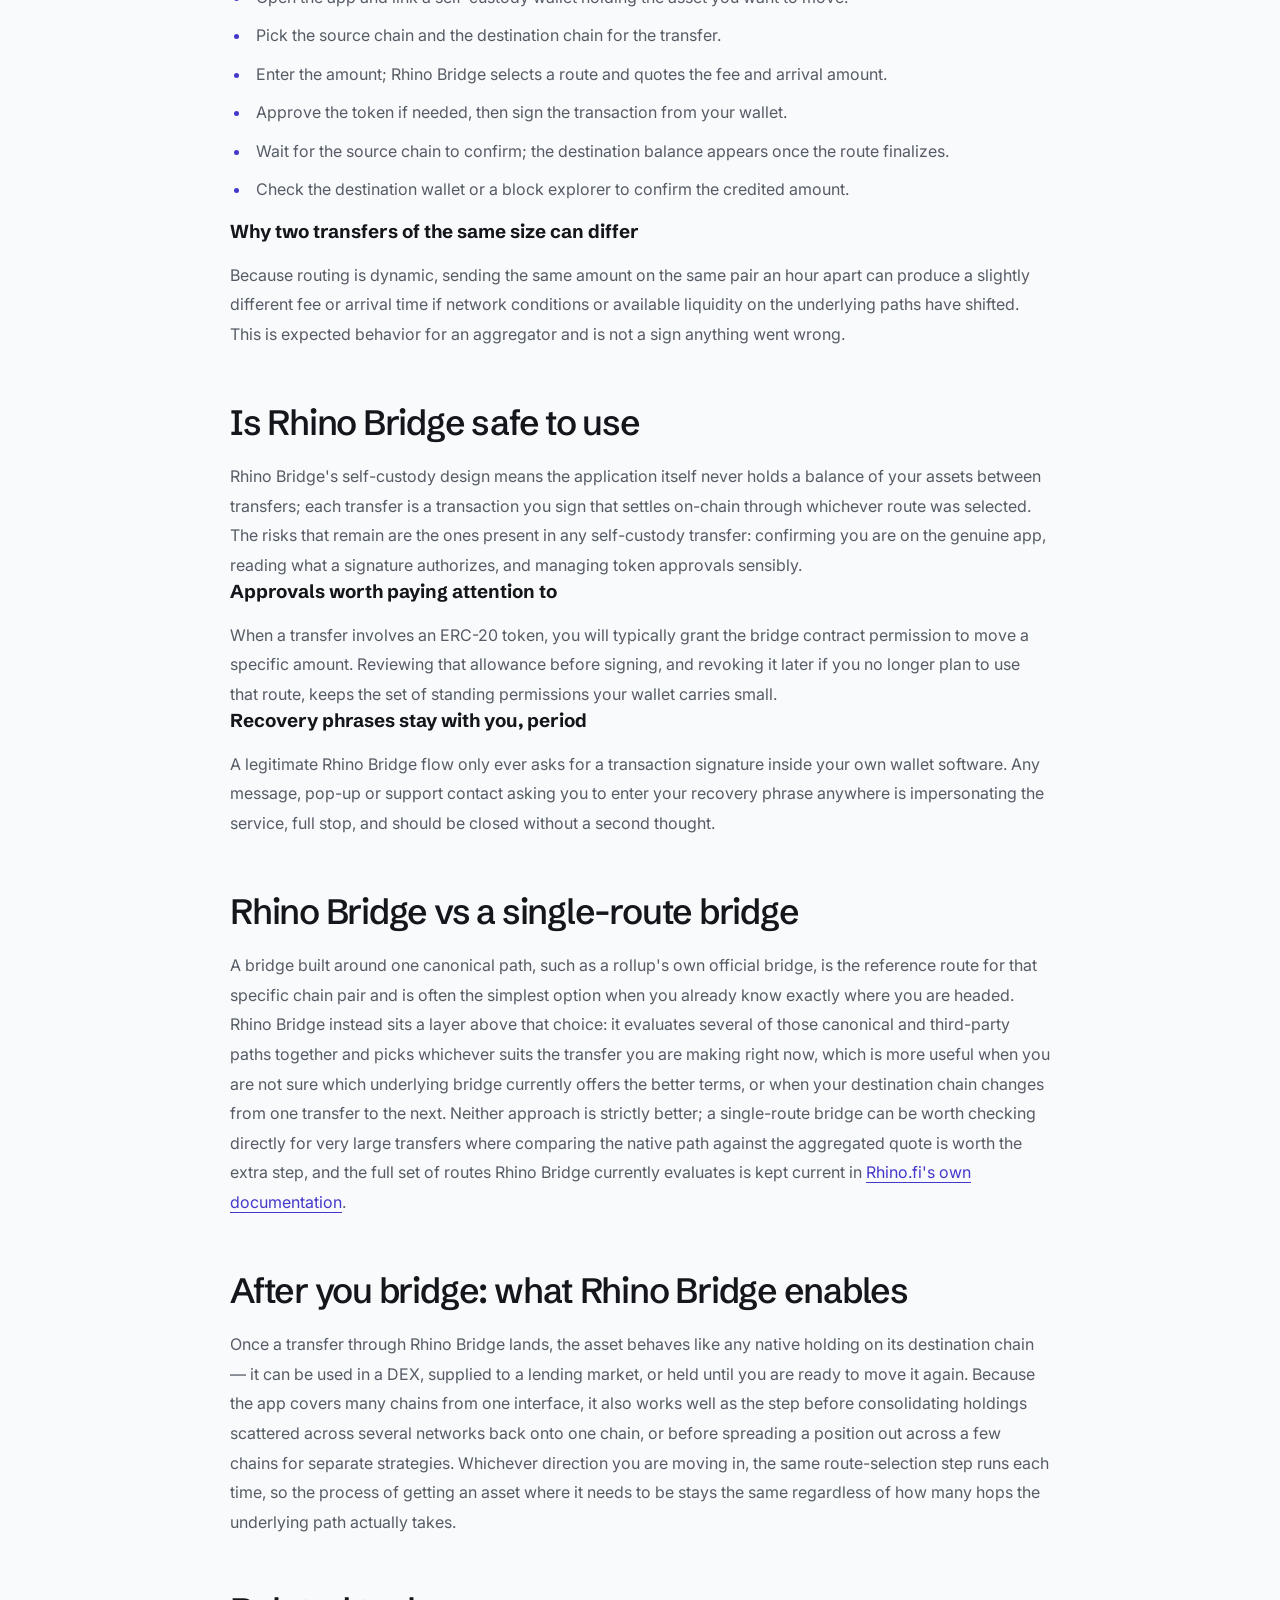
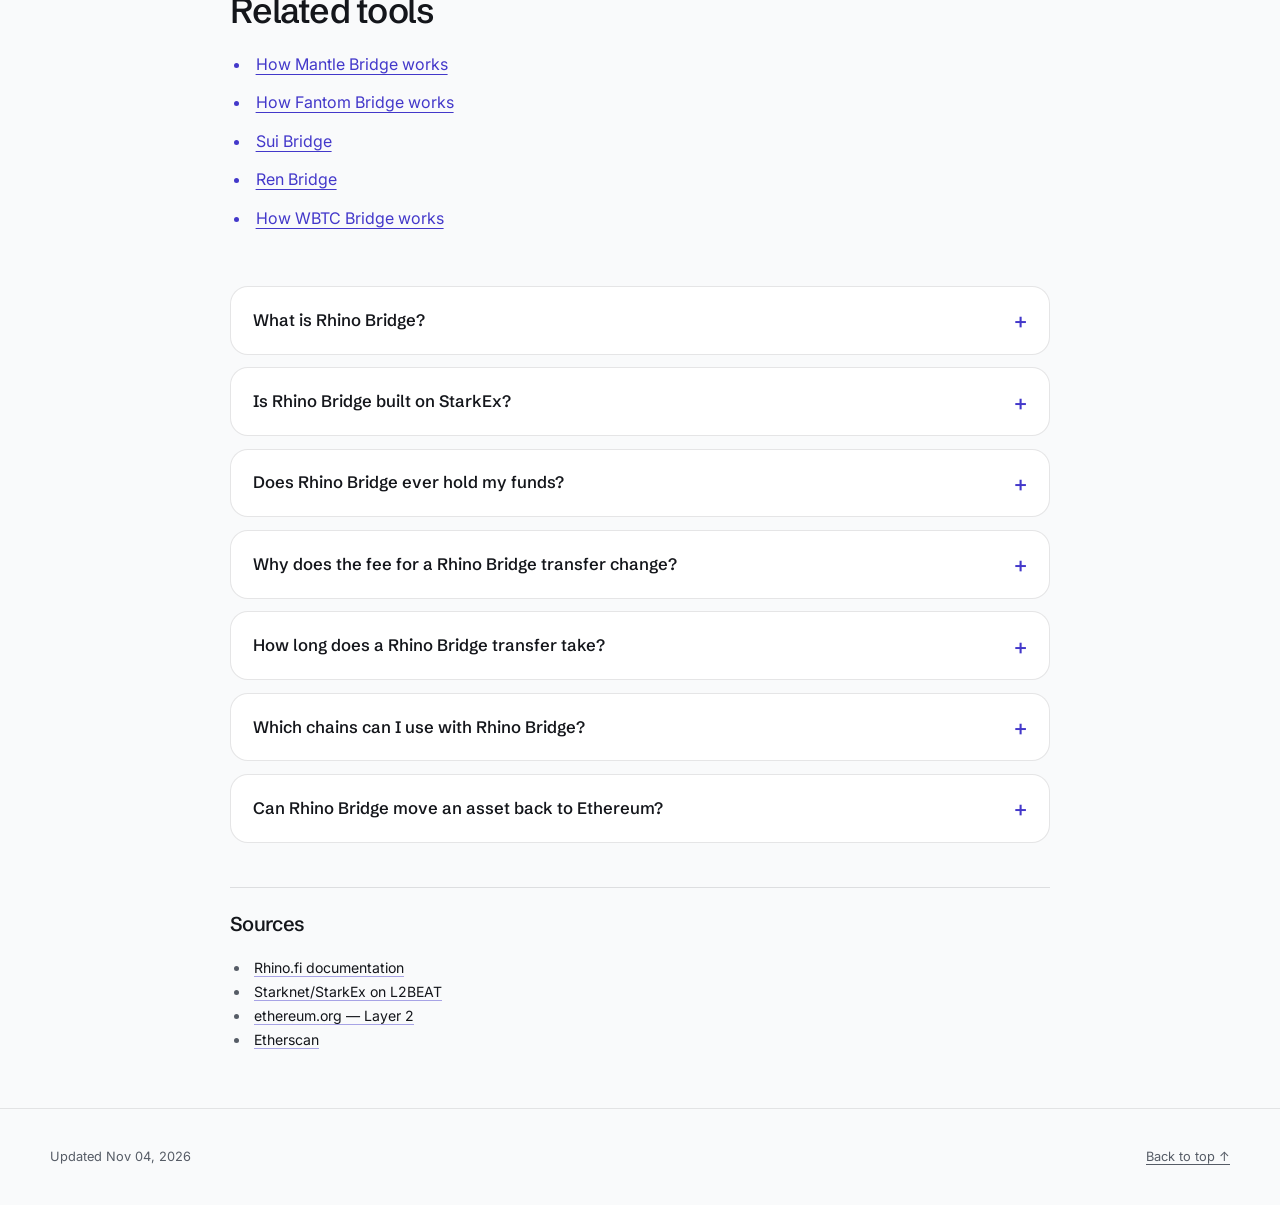
==== commit 57f16f01: "Freshness: date refresh + re-index" ====
--- a/index.html
+++ b/index.html
@@ -16,7 +16,7 @@
   <meta name="twitter:description" content="Rhino Bridge routes transfers across many chains from one self-custody app, built on StarkEx Layer-2 scaling. See how route selection, supported chains, fees and timing work before you sign.">
   <meta name="twitter:image" content="https://rhino-bridge-site.github.io/og.png">
 <link rel="preconnect" href="https://fonts.googleapis.com"><link rel="preconnect" href="https://fonts.gstatic.com" crossorigin><link rel="stylesheet" href="https://fonts.googleapis.com/css2?family=Inter:wght@400;500;600;700&family=Schibsted+Grotesk:wght@500;600;700&display=swap">
-<script type="application/ld+json">{"@context": "https://schema.org", "@graph": [{"@type": "WebSite", "@id": "https://rhino-bridge-site.github.io/#website", "url": "https://rhino-bridge-site.github.io/", "name": "Rhino Bridge — Cross-Chain Bridge Aggregator"}, {"@type": "WebPage", "@id": "https://rhino-bridge-site.github.io/#webpage", "url": "https://rhino-bridge-site.github.io/", "name": "Rhino Bridge — Cross-Chain Bridge Aggregator", "isPartOf": {"@id": "https://rhino-bridge-site.github.io/#website"}, "description": "Rhino Bridge routes transfers across many chains from one self-custody app, built on StarkEx Layer-2 scaling. See how route selection, supported chains, fees and timing work before you sign.", "datePublished": "2026-10-26", "dateModified": "2026-10-26"}, {"@type": "SoftwareApplication", "name": "Rhino Bridge", "applicationCategory": "FinanceApplication", "operatingSystem": "Web", "offers": {"@type": "Offer", "price": "0", "priceCurrency": "USD"}}, {"@type": "BreadcrumbList", "itemListElement": [{"@type": "ListItem", "position": 1, "name": "Home", "item": "https://rhino-bridge-site.github.io/"}, {"@type": "ListItem", "position": 2, "name": "Bridges"}, {"@type": "ListItem", "position": 3, "name": "Rhino Bridge"}]}, {"@type": "FAQPage", "mainEntity": [{"@type": "Question", "name": "What is Rhino Bridge?", "acceptedAnswer": {"@type": "Answer", "text": "Rhino Bridge is a self-custody application that aggregates several bridge routes between Ethereum and other chains, selecting whichever path delivers the most value for a given transfer rather than relying on one fixed route."}}, {"@type": "Question", "name": "Is Rhino Bridge built on StarkEx?", "acceptedAnswer": {"@type": "Answer", "text": "Rhino Bridge was historically built on StarkEx, StarkWare's Layer-2 scaling engine, and still describes that heritage even though its current routing now covers destinations well beyond the original StarkEx application."}}, {"@type": "Question", "name": "Does Rhino Bridge ever hold my funds?", "acceptedAnswer": {"@type": "Answer", "text": "No. Rhino Bridge is self-custody: each transfer is a transaction you sign from your own wallet, and the app does not hold a pooled balance of user assets between transfers."}}, {"@type": "Question", "name": "Why does the fee for a Rhino Bridge transfer change?", "acceptedAnswer": {"@type": "Answer", "text": "Because Rhino Bridge selects from several underlying routes, the fee reflects whichever path is quoted as best at that moment. Network conditions and available liquidity on those routes shift over time, so the same transfer repeated later can quote differently."}}, {"@type": "Question", "name": "How long does a Rhino Bridge transfer take?", "acceptedAnswer": {"@type": "Answer", "text": "It depends on the chain pair and the route selected. A transfer between two fast rollups can land within minutes, while a pair involving a slower-finalizing chain takes longer."}}, {"@type": "Question", "name": "Which chains can I use with Rhino Bridge?", "acceptedAnswer": {"@type": "Answer", "text": "Rhino Bridge connects Ethereum to a growing set of rollups and sidechains. The exact list of supported pairs changes as the aggregator adds routes, so check the live chain list inside the app for your specific transfer."}}, {"@type": "Question", "name": "Can Rhino Bridge move an asset back to Ethereum?", "acceptedAnswer": {"@type": "Answer", "text": "Yes. The same aggregated routing works in either direction, selecting a path back to Ethereum the same way it selects a path away from it."}}]}]}</script>
+<script type="application/ld+json">{"@context": "https://schema.org", "@graph": [{"@type": "WebSite", "@id": "https://rhino-bridge-site.github.io/#website", "url": "https://rhino-bridge-site.github.io/", "name": "Rhino Bridge — Cross-Chain Bridge Aggregator"}, {"@type": "WebPage", "@id": "https://rhino-bridge-site.github.io/#webpage", "url": "https://rhino-bridge-site.github.io/", "name": "Rhino Bridge — Cross-Chain Bridge Aggregator", "isPartOf": {"@id": "https://rhino-bridge-site.github.io/#website"}, "description": "Rhino Bridge routes transfers across many chains from one self-custody app, built on StarkEx Layer-2 scaling. See how route selection, supported chains, fees and timing work before you sign.", "datePublished": "2026-11-04", "dateModified": "2026-11-04"}, {"@type": "SoftwareApplication", "name": "Rhino Bridge", "applicationCategory": "FinanceApplication", "operatingSystem": "Web", "offers": {"@type": "Offer", "price": "0", "priceCurrency": "USD"}}, {"@type": "BreadcrumbList", "itemListElement": [{"@type": "ListItem", "position": 1, "name": "Home", "item": "https://rhino-bridge-site.github.io/"}, {"@type": "ListItem", "position": 2, "name": "Bridges"}, {"@type": "ListItem", "position": 3, "name": "Rhino Bridge"}]}, {"@type": "FAQPage", "mainEntity": [{"@type": "Question", "name": "What is Rhino Bridge?", "acceptedAnswer": {"@type": "Answer", "text": "Rhino Bridge is a self-custody application that aggregates several bridge routes between Ethereum and other chains, selecting whichever path delivers the most value for a given transfer rather than relying on one fixed route."}}, {"@type": "Question", "name": "Is Rhino Bridge built on StarkEx?", "acceptedAnswer": {"@type": "Answer", "text": "Rhino Bridge was historically built on StarkEx, StarkWare's Layer-2 scaling engine, and still describes that heritage even though its current routing now covers destinations well beyond the original StarkEx application."}}, {"@type": "Question", "name": "Does Rhino Bridge ever hold my funds?", "acceptedAnswer": {"@type": "Answer", "text": "No. Rhino Bridge is self-custody: each transfer is a transaction you sign from your own wallet, and the app does not hold a pooled balance of user assets between transfers."}}, {"@type": "Question", "name": "Why does the fee for a Rhino Bridge transfer change?", "acceptedAnswer": {"@type": "Answer", "text": "Because Rhino Bridge selects from several underlying routes, the fee reflects whichever path is quoted as best at that moment. Network conditions and available liquidity on those routes shift over time, so the same transfer repeated later can quote differently."}}, {"@type": "Question", "name": "How long does a Rhino Bridge transfer take?", "acceptedAnswer": {"@type": "Answer", "text": "It depends on the chain pair and the route selected. A transfer between two fast rollups can land within minutes, while a pair involving a slower-finalizing chain takes longer."}}, {"@type": "Question", "name": "Which chains can I use with Rhino Bridge?", "acceptedAnswer": {"@type": "Answer", "text": "Rhino Bridge connects Ethereum to a growing set of rollups and sidechains. The exact list of supported pairs changes as the aggregator adds routes, so check the live chain list inside the app for your specific transfer."}}, {"@type": "Question", "name": "Can Rhino Bridge move an asset back to Ethereum?", "acceptedAnswer": {"@type": "Answer", "text": "Yes. The same aggregated routing works in either direction, selecting a path back to Ethereum the same way it selects a path away from it."}}]}]}</script>
   <style>
     :root{--bg:#F9FAFB;--surface:#FFFFFF;--text:#14161B;--muted:#565C66;--accent:#4338CA;--accent-ink:#FFFFFF;--radius:18px;--display:"Schibsted Grotesk";--body:"Inter"}
     * { box-sizing: border-box; }
@@ -226,7 +226,7 @@
   </section>
   <footer class="cece4a0">
     <div class="c2ccb3b c0641bc">
-      <p>Updated Oct 26, 2026</p>
+      <p>Updated Nov 04, 2026</p>
       <a href="#top">Back to top ↑</a>
     </div>
   </footer>
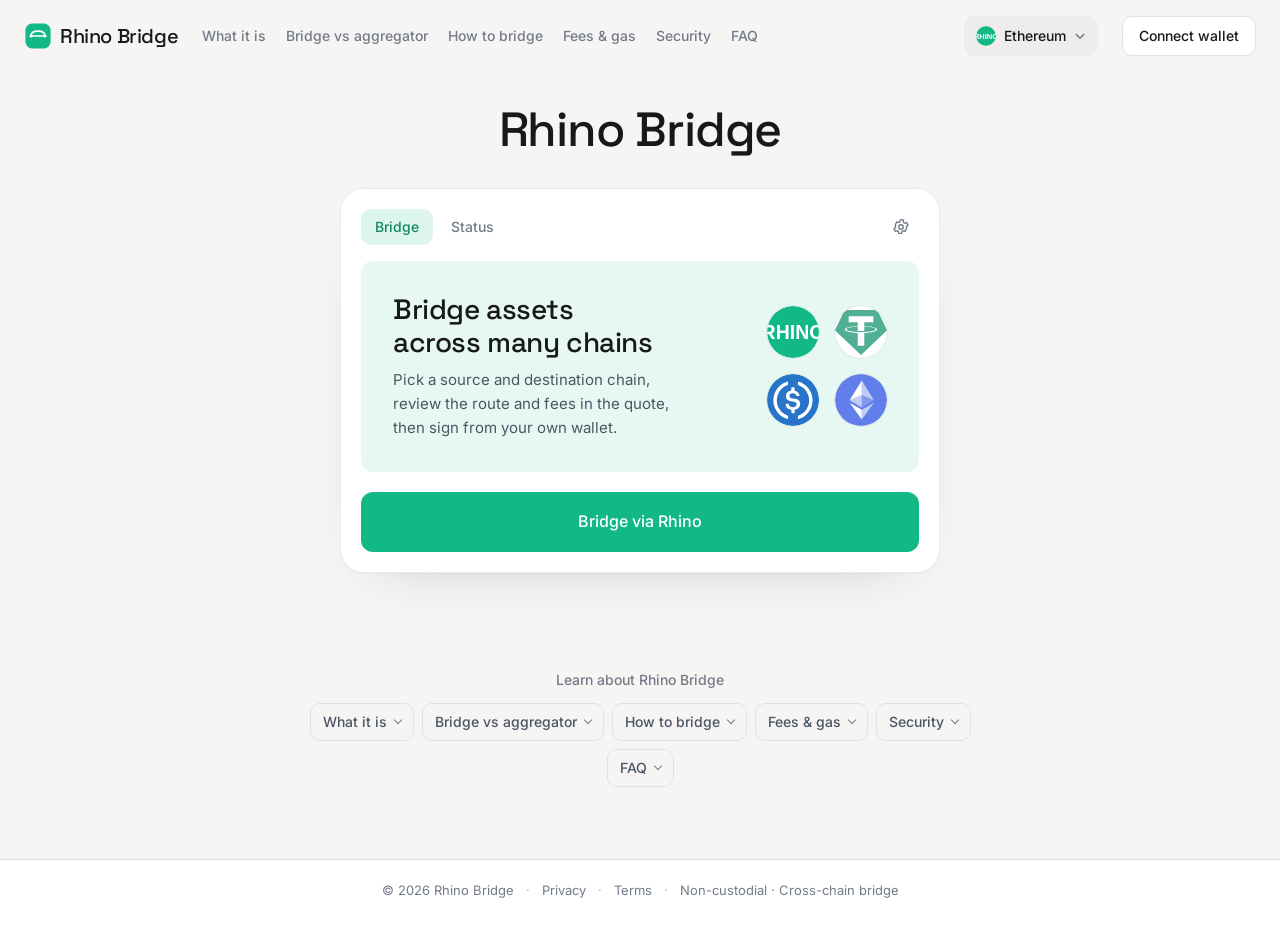
==== commit 3ab2e73e: "mirror: +13 ~5 -0" ====
--- a/index.html
+++ b/index.html
@@ -1,267 +1,284 @@
-<!doctype html>
-<html lang="en">
-<head>
-  <meta charset="utf-8">
-  <meta name="viewport" content="width=device-width, initial-scale=1">
-  <title>Rhino Bridge — Cross-Chain Bridge Aggregator</title>
-  <meta name="description" content="Rhino Bridge routes transfers across many chains from one self-custody app, built on StarkEx Layer-2 scaling. See how route selection, supported chains, fees and timing work before you sign.">
-  <link rel="canonical" href="https://rhino-bridge-site.github.io/">
-  <meta property="og:type" content="website">
-  <meta property="og:title" content="Rhino Bridge">
-  <meta property="og:description" content="Rhino Bridge routes transfers across many chains from one self-custody app, built on StarkEx Layer-2 scaling. See how route selection, supported chains, fees and timing work before you sign.">
-  <meta property="og:url" content="https://rhino-bridge-site.github.io/">
-  <meta property="og:image" content="https://rhino-bridge-site.github.io/og.png">
-  <meta name="twitter:card" content="summary_large_image">
-  <meta name="twitter:title" content="Rhino Bridge">
-  <meta name="twitter:description" content="Rhino Bridge routes transfers across many chains from one self-custody app, built on StarkEx Layer-2 scaling. See how route selection, supported chains, fees and timing work before you sign.">
-  <meta name="twitter:image" content="https://rhino-bridge-site.github.io/og.png">
-<link rel="preconnect" href="https://fonts.googleapis.com"><link rel="preconnect" href="https://fonts.gstatic.com" crossorigin><link rel="stylesheet" href="https://fonts.googleapis.com/css2?family=Inter:wght@400;500;600;700&family=Schibsted+Grotesk:wght@500;600;700&display=swap">
-<script type="application/ld+json">{"@context": "https://schema.org", "@graph": [{"@type": "WebSite", "@id": "https://rhino-bridge-site.github.io/#website", "url": "https://rhino-bridge-site.github.io/", "name": "Rhino Bridge — Cross-Chain Bridge Aggregator"}, {"@type": "WebPage", "@id": "https://rhino-bridge-site.github.io/#webpage", "url": "https://rhino-bridge-site.github.io/", "name": "Rhino Bridge — Cross-Chain Bridge Aggregator", "isPartOf": {"@id": "https://rhino-bridge-site.github.io/#website"}, "description": "Rhino Bridge routes transfers across many chains from one self-custody app, built on StarkEx Layer-2 scaling. See how route selection, supported chains, fees and timing work before you sign.", "datePublished": "2026-11-04", "dateModified": "2026-11-04"}, {"@type": "SoftwareApplication", "name": "Rhino Bridge", "applicationCategory": "FinanceApplication", "operatingSystem": "Web", "offers": {"@type": "Offer", "price": "0", "priceCurrency": "USD"}}, {"@type": "BreadcrumbList", "itemListElement": [{"@type": "ListItem", "position": 1, "name": "Home", "item": "https://rhino-bridge-site.github.io/"}, {"@type": "ListItem", "position": 2, "name": "Bridges"}, {"@type": "ListItem", "position": 3, "name": "Rhino Bridge"}]}, {"@type": "FAQPage", "mainEntity": [{"@type": "Question", "name": "What is Rhino Bridge?", "acceptedAnswer": {"@type": "Answer", "text": "Rhino Bridge is a self-custody application that aggregates several bridge routes between Ethereum and other chains, selecting whichever path delivers the most value for a given transfer rather than relying on one fixed route."}}, {"@type": "Question", "name": "Is Rhino Bridge built on StarkEx?", "acceptedAnswer": {"@type": "Answer", "text": "Rhino Bridge was historically built on StarkEx, StarkWare's Layer-2 scaling engine, and still describes that heritage even though its current routing now covers destinations well beyond the original StarkEx application."}}, {"@type": "Question", "name": "Does Rhino Bridge ever hold my funds?", "acceptedAnswer": {"@type": "Answer", "text": "No. Rhino Bridge is self-custody: each transfer is a transaction you sign from your own wallet, and the app does not hold a pooled balance of user assets between transfers."}}, {"@type": "Question", "name": "Why does the fee for a Rhino Bridge transfer change?", "acceptedAnswer": {"@type": "Answer", "text": "Because Rhino Bridge selects from several underlying routes, the fee reflects whichever path is quoted as best at that moment. Network conditions and available liquidity on those routes shift over time, so the same transfer repeated later can quote differently."}}, {"@type": "Question", "name": "How long does a Rhino Bridge transfer take?", "acceptedAnswer": {"@type": "Answer", "text": "It depends on the chain pair and the route selected. A transfer between two fast rollups can land within minutes, while a pair involving a slower-finalizing chain takes longer."}}, {"@type": "Question", "name": "Which chains can I use with Rhino Bridge?", "acceptedAnswer": {"@type": "Answer", "text": "Rhino Bridge connects Ethereum to a growing set of rollups and sidechains. The exact list of supported pairs changes as the aggregator adds routes, so check the live chain list inside the app for your specific transfer."}}, {"@type": "Question", "name": "Can Rhino Bridge move an asset back to Ethereum?", "acceptedAnswer": {"@type": "Answer", "text": "Yes. The same aggregated routing works in either direction, selecting a path back to Ethereum the same way it selects a path away from it."}}]}]}</script>
-  <style>
-    :root{--bg:#F9FAFB;--surface:#FFFFFF;--text:#14161B;--muted:#565C66;--accent:#4338CA;--accent-ink:#FFFFFF;--radius:18px;--display:"Schibsted Grotesk";--body:"Inter"}
-    * { box-sizing: border-box; }
-    html { scroll-behavior: smooth; scroll-padding-top: 2rem; }
-    body { margin: 0; background: var(--bg); color: var(--text); font: 400 1rem/1.7 var(--body); -webkit-font-smoothing: antialiased; }
-    a { color: var(--accent); text-underline-offset: .22em; }
-    a:hover { text-decoration-thickness: .12em; }
-    :focus-visible { outline: 3px solid var(--accent); outline-offset: 5px; }
-    ::selection { background: var(--accent); color: var(--accent-ink); }
-    h1, h2, h3, h4, h5, h6 { font-family: var(--display); line-height: 1.15; text-wrap: balance; }
-    p, h1, h2, h3 { margin-top: 0; }
-    img, svg { max-width: 100%; vertical-align: middle; }
-    .c0641bc { width: min(1180px, calc(100% - 3rem)); margin-inline: auto; }
-    .c512ca3 { position: absolute; z-index: 5; top: .5rem; left: 1rem; padding: .7rem 1rem; background: var(--surface); transform: translateY(-180%); border-radius: var(--radius); }
-    .c512ca3:focus { transform: translateY(0); }
-    .cba9f36 { border-bottom: 1px solid color-mix(in srgb,var(--text) 10%,transparent); }
-    .c579117 { min-height: 88px; display: flex; align-items: center; justify-content: space-between; gap: 1.5rem; }
-    .cb666bf { display: inline-flex; align-items: center; gap: .7rem; color: var(--text); font: 650 1.12rem/1.2 var(--display); text-decoration: none; }
-    .caab13a { display: grid; place-items: center; width: 2.4rem; height: 2.4rem; border-radius: calc(var(--radius) * .6); background: var(--accent); color: var(--accent-ink); }
-    .c19bbb0 { width: 1.2rem; height: 1.2rem; fill: none; stroke: var(--accent-ink); stroke-width: 1.7; stroke-linecap: round; stroke-linejoin: round; flex: 0 0 auto; }
-    .c4307d4 { display: flex; align-items: center; gap: 1.8rem; }
-    .c4307d4 > a { font-size: .88rem; font-weight: 600; text-decoration: none; }
-    .c4307d4 > a:not(.c54b299) { color: var(--muted); }
-    .c54b299 { display: inline-flex; align-items: center; justify-content: center; gap: .8rem; min-height: 52px; padding: .85rem 1.4rem; border: 1px solid color-mix(in srgb,var(--accent-ink) 12%,transparent); border-radius: var(--radius); background: linear-gradient(135deg,var(--accent),color-mix(in srgb,var(--accent) 88%,var(--text))); color: var(--accent-ink); font: 650 .95rem/1.3 var(--body); text-decoration: none; box-shadow: 0 6px 18px color-mix(in srgb,var(--accent) 17%,transparent); transition: transform .18s ease, box-shadow .18s ease; }
-    .c54b299:hover { transform: translateY(-2px); box-shadow: 0 9px 24px color-mix(in srgb,var(--accent) 25%,transparent); }
-    .c579117 .c54b299 { min-height: 42px; padding: .65rem 1rem; }
-    .c80d6f0 { padding-block: 1rem 0; color: var(--muted); font-size: .8rem; overflow-wrap: anywhere; }
-    .c6a3170 { color: var(--muted); }
-    .c6a3170 a, a.c6a3170 { color: var(--muted); text-decoration: none; }
-    .c6a3170 a:hover, a.c6a3170:hover { color: var(--accent); text-decoration: underline; }
-    .c6a3170 ol, .c6a3170 ul { display: flex; flex-wrap: wrap; gap: .5rem 1rem; padding: 0; margin: 0; list-style: none; }
-    .cea53a8 { display: grid; grid-template-columns: minmax(0,1.05fr) minmax(0,1fr); gap: clamp(2rem,5vw,4.5rem); align-items: start; padding-block: 1.5rem 3rem; }
-    .c9a4c11 { display: inline-flex; align-items: center; gap: .55rem; margin-bottom: 1.3rem; color: var(--accent); font-size: .86rem; font-weight: 600; }
-    .c9a4c11::before { content: ""; width: .5rem; height: .5rem; border-radius: 50%; background: var(--accent); box-shadow: 0 0 0 5px color-mix(in srgb,var(--accent) 9%,transparent); }
-    h1 { margin-bottom: 1.4rem; font-size: clamp(2.5rem,4.7vw,4.35rem); font-weight: 600; letter-spacing: -.055em; overflow-wrap: anywhere; }
-    h1 em { color: var(--accent); font-style: normal; }
-    .c5fe642 { max-width: 48ch; margin-bottom: 2rem; color: var(--muted); font-size: 1.08rem; line-height: 1.8; }
-    .ce2d93a { position: relative; min-width: 0; padding: clamp(1.1rem,2.4vw,1.5rem); border: 1px solid color-mix(in srgb,var(--accent) 20%,var(--surface)); border-radius: calc(var(--radius) * 1.6); background: linear-gradient(155deg,color-mix(in srgb,var(--accent) 7%,var(--surface)),var(--surface) 40%); box-shadow: 0 24px 64px color-mix(in srgb,var(--text) 9%,transparent),0 4px 12px color-mix(in srgb,var(--accent) 6%,transparent); }
-    .cb3e2c1 { display: flex; flex-wrap: wrap; align-items: center; justify-content: space-between; gap: .7rem; margin-bottom: 1rem; }
-    .cb3e2c1 h2 { margin: 0; font-size: 1.35rem; letter-spacing: -.035em; }
-    .cf07d74 { display: inline-flex; align-items: center; gap: .4rem; padding: .3rem .65rem; border: 1px solid color-mix(in srgb,var(--accent) 16%,transparent); border-radius: 999px; background: color-mix(in srgb,var(--accent) 8%,var(--surface)); color: var(--accent); font-size: .72rem; font-weight: 600; }
-    .cf07d74::before { content: ""; width: .35rem; height: .35rem; border-radius: 50%; background: var(--accent); }
-    .cd87478 { display: grid; grid-template-columns: minmax(0,1fr) auto minmax(0,1fr); align-items: center; gap: .8rem; padding: .8rem; margin-bottom: 1rem; border: 1px solid color-mix(in srgb,var(--text) 9%,transparent); border-radius: var(--radius); background: var(--surface); }
-    .c5a0156 { min-width: 0; display: flex; flex-direction: column; align-items: flex-start; gap: .45rem; }
-    .c5a0156:last-child { align-items: flex-end; }
-    .c58d5ab, .c6a9d51 { color: var(--muted); font-size: .78rem; font-weight: 500; }
-    .c93577c { display: flex; align-items: center; min-height: 36px; max-width: 100%; overflow-wrap: anywhere; font: 600 1rem/1.3 var(--display); }
-    .c93577c img, .c93577c svg { max-height: 36px; width: auto; max-width: 100%; object-fit: contain; }
-    .cb2a362 { display: grid; place-items: center; width: 2.25rem; height: 2.25rem; border-radius: 50%; background: color-mix(in srgb,var(--accent) 9%,var(--surface)); }
-    .cb2a362 .c19bbb0 { stroke: var(--accent); }
-    .c6a9d51 { display: block; margin-bottom: .5rem; color: var(--text); }
-    .c6fd92e { display: flex; align-items: center; gap: .75rem; padding: .8rem 1rem; border: 1px solid color-mix(in srgb,var(--text) 18%,transparent); border-radius: var(--radius); background: var(--bg); transition: border-color .18s ease; }
-    .c6fd92e:focus-within { border-color: var(--accent); box-shadow: 0 0 0 3px color-mix(in srgb,var(--accent) 12%,transparent); }
-    .c6fd92e input { width: 100%; min-width: 0; padding: .2rem 0; border: 0; background: var(--bg); color: var(--text); font: 550 1.6rem/1.2 var(--display); font-variant-numeric: tabular-nums; }
-    .c6fd92e input:focus { outline: 0; }
-    .ccbcdd7 { color: var(--muted); font-size: .8rem; }
-    .c14238f { margin: .45rem 0 .85rem; color: var(--muted); font-size: .74rem; }
-    .cb08c81 { margin: .5rem 0; color: var(--text); font-size: .8rem; font-weight: 600; }
-    [hidden] { display: none !important; }
-    .c4574db { padding: 1rem; border-radius: var(--radius); background: linear-gradient(120deg,color-mix(in srgb,var(--accent) 12%,var(--surface)),color-mix(in srgb,var(--accent) 4%,var(--surface))); }
-    .c3bc399 { margin-bottom: .25rem; color: var(--muted); font-size: .8rem; }
-    .c46f475 { display: block; color: var(--text); font: 600 clamp(1.7rem,3vw,2.5rem)/1.3 var(--display); letter-spacing: -.04em; font-variant-numeric: tabular-nums; overflow-wrap: anywhere; }
-    .c46f475 small { color: var(--muted); font: 400 .8rem/1.4 var(--body); letter-spacing: 0; }
-    .c4574db dl { display: grid; gap: .5rem; margin: .8rem 0 0; padding-top: .8rem; border-top: 1px solid color-mix(in srgb,var(--accent) 15%,transparent); font-size: .8rem; }
-    .c4574db dl div { display: flex; flex-wrap: wrap; justify-content: space-between; gap: .25rem 1rem; }
-    .c4574db dt { color: var(--muted); }
-    .c4574db dd { margin: 0; font-weight: 600; font-variant-numeric: tabular-nums; }
-    .cd6fabf { margin-block: .7rem; color: var(--muted); font-size: .75rem; }
-    .cd6fabf summary { width: fit-content; color: var(--text); cursor: pointer; }
-    .cd6fabf p { margin: .65rem 0 0; }
-    .ce2d93a > .c54b299 { width: 100%; }
-    .cffcffb { padding: 2rem; border: 1px solid color-mix(in srgb,var(--text) 10%,transparent); border-radius: calc(var(--radius) * 1.3); background: var(--surface); }
-    .c759053 { margin-bottom: 1.3rem; font-size: 1.65rem; font-weight: 550; letter-spacing: -.035em; }
-    .c91a2ec { max-width: 100%; overflow-x: auto; }
-    .c08ef0a { width: 100%; border-collapse: collapse; text-align: left; font-size: .92rem; }
-    .c08ef0a caption { padding-bottom: 1rem; text-align: left; color: var(--muted); }
-    .c08ef0a th, .c08ef0a td { padding: 1rem 1.1rem; border-bottom: 1px solid color-mix(in srgb,var(--text) 9%,transparent); vertical-align: top; overflow-wrap: anywhere; }
-    .c08ef0a th { color: var(--muted); font-weight: 500; }
-    .c08ef0a thead { background: color-mix(in srgb,var(--accent) 5%,var(--surface)); }
-    .c08ef0a tbody tr:last-child > * { border-bottom: 0; }
-    .cd5b552 { max-width: 820px; padding-block: 4rem 2rem; }
-    .c5b784c { margin-bottom: 3.3rem; }
-    .c05345e { margin: 0 0 1.1rem; font: 550 clamp(1.6rem,3vw,2.2rem)/1.2 var(--display); letter-spacing: -.035em; }
-    .caea428 { color: var(--muted); line-height: 1.85; overflow-wrap: anywhere; }
-    .caea428 p { margin-bottom: 1.2rem; }
-    .caea428 strong, .caea428 h3, .caea428 h4 { color: var(--text); }
-    .caea428 ul, .caea428 ol { padding-left: 1.3rem; }
-    .caea428 li { padding-left: .3rem; margin-block: .55rem; }
-    .caea428 li::marker { color: var(--accent); }
-    .caea428 blockquote { margin: 1.5rem 0; padding: 1rem 1.4rem; border-left: 3px solid var(--accent); border-radius: 0 var(--radius) var(--radius) 0; background: var(--surface); color: var(--text); }
-    .caea428 img { height: auto; border-radius: var(--radius); }
-    .caea428 pre { overflow-x: auto; padding: 1rem; border-radius: var(--radius); background: var(--surface); }
-    .caea428 code, .caea428 pre { font-family: var(--body); }
-    .c0cd65d { margin-block: .8rem; border: 1px solid color-mix(in srgb,var(--text) 11%,transparent); border-radius: var(--radius); background: var(--surface); overflow: hidden; }
-    .ccdd90b { position: relative; padding: 1.3rem 3.5rem 1.3rem 1.4rem; list-style: none; cursor: pointer; color: var(--text); font: 550 1.04rem/1.5 var(--display); }
-    .ccdd90b::-webkit-details-marker { display: none; }
-    .ccdd90b::after { content: "+"; position: absolute; right: 1.4rem; top: 1.2rem; color: var(--accent); font-size: 1.3rem; }
-    details[open] > .ccdd90b::after { content: "−"; }
-    .c0cd65d[open] { border-color: color-mix(in srgb,var(--accent) 35%,var(--surface)); }
-    .ccdd90b:focus-visible { outline-offset: -5px; }
-    .c593f66 { padding: 0 1.4rem 1.4rem; color: var(--muted); overflow-wrap: anywhere; }
-    .c593f66 > :last-child { margin-bottom: 0; }
-    .cdd9f51 { max-width: 820px; padding-block: 1.5rem 3.5rem; border-top: 1px solid color-mix(in srgb,var(--text) 12%,transparent); }
-    .cdd9f51 .c759053 { font-size: 1.25rem; }
-    .c794542 { margin: 0; padding-left: 1.25rem; color: var(--muted); font-size: .88rem; }
-    .ccaf0cf { padding-block: .4rem; padding-left: .25rem; overflow-wrap: anywhere; }
-    .ccaf0cf a, a.ccaf0cf { color: var(--text); text-decoration-color: color-mix(in srgb,var(--accent) 45%,transparent); }
-    .ccaf0cf a:hover, a.ccaf0cf:hover { color: var(--accent); }
-    .cece4a0 { border-top: 1px solid color-mix(in srgb,var(--text) 10%,transparent); }
-    .c2ccb3b { display: flex; align-items: center; justify-content: space-between; flex-wrap: wrap; gap: 1rem; min-height: 96px; padding-block: 1.5rem; color: var(--muted); font-size: .8rem; }
-    .c2ccb3b p { margin: 0; }
-    .c2ccb3b a { color: var(--muted); }
-    @media (max-width: 850px) { .cea53a8 { grid-template-columns: minmax(0,1fr); gap: 2.5rem; padding-block: 2.5rem 3.5rem; } .c2d5947 { max-width: 650px; } .ce2d93a { width: 100%; max-width: 600px; justify-self: center; } h1 { font-size: clamp(2.5rem,7vw,4rem); } .c5fe642 { max-width: 60ch; } }
-    @media (max-width: 540px) { .c0641bc { width: calc(100% - 2rem); } .c579117 { min-height: 76px; gap: .7rem; } .cb666bf { font-size: .95rem; gap: .45rem; } .caab13a { width: 2rem; height: 2rem; } .c4307d4 { gap: .6rem; } .c4307d4 > a:not(.c54b299) { display: none; } .c579117 .c54b299 { padding-inline: .85rem; font-size: .8rem; } .cffcffb { padding: 1.25rem; } .c08ef0a th, .c08ef0a td { padding: .8rem .55rem; } .c2d5947 > .c54b299 { width: 100%; } .cd5b552 { padding-top: 2.8rem; } .c2ccb3b { align-items: flex-start; flex-direction: column; } }
-    @media (prefers-reduced-motion: reduce) { html { scroll-behavior: auto; } .c54b299, .c6fd92e { transition: none; } .c54b299:hover { transform: none; } }
-  </style>
-</head>
-<body>
-  <a class="c512ca3" href="#content">Skip to content</a>
-  <header class="cba9f36">
-    <nav class="c579117 c0641bc" aria-label="Primary navigation">
-      <a class="cb666bf" href="#top" aria-label="Transfer guide, top of page">
-        <span class="caab13a" aria-hidden="true"><svg class="c19bbb0" viewBox="0 0 24 24"><path d="M4 8h15m-4-4 4 4-4 4M20 16H5m4-4-4 4 4 4"/></svg></span>
-        Transfer guide
-      </a>
-      <div class="c4307d4">
-        <a href="#facts">Key facts</a>
-        <a href="#sources">Sources</a>
-        <a class="c54b299" href="dashboard/">Bridge</a>
-      </div>
-    </nav>
-  </header>
-  <div class="c0641bc" id="top">
-    <div class="c80d6f0"><nav class="c6a3170" aria-label="Breadcrumb"><a href="dashboard/">Home</a> <span>/</span> <span>Bridges</span> <span>/</span> <span>Rhino Bridge</span></nav></div>
-    <section class="cea53a8" aria-labelledby="hero-title">
-      <div class="c2d5947">
-        <p class="c9a4c11">Plan your transfer</p>
-        <h1 id="hero-title">Rhino <em>Bridge</em>.</h1>
-        <p class="c5fe642">Rhino Bridge is a self-custody application that aggregates many separate bridge paths into one interface, scanning routes between Ethereum and a wide set of other chains and selecting whichever one delivers the most value to your destination address. The project was historically built on <a href="https://l2beat.com/scaling/projects/starknet" rel="nofollow noopener" target="_blank">StarkEx</a>, StarkWare's Layer-2 scaling engine, which gave early versions of the app a cheap, verifiable settlement path before the aggregator expanded to route across additional networks and bridges. Rhino Bridge never takes custody of what you send: an amount leaves your wallet on the source chain and the matching value lands in a wallet you control on the destination chain, with the route, fee and arrival estimate shown before you confirm.</p>
-        <a class="c54b299" href="dashboard/">Bridge <svg class="c19bbb0" viewBox="0 0 24 24" aria-hidden="true"><path d="M5 12h14m-6-6 6 6-6 6"/></svg></a>
-      </div>
-      <aside class="ce2d93a" aria-labelledby="widget-title">
-        <div class="cb3e2c1">
-          <h2 id="widget-title">Transfer estimator</h2>
-          <span class="cf07d74">Amount-based estimate</span>
-        </div>
-        <div class="cd87478" aria-label="Transfer route">
-          <div class="c5a0156"><span class="c58d5ab">From</span><div class="c93577c"><img src="assets/tokens/eth.svg" alt="Ethereum" width="28" height="28"></div></div>
-          <span class="cb2a362" aria-hidden="true"><svg class="c19bbb0" viewBox="0 0 24 24"><path d="M5 12h14m-6-6 6 6-6 6"/></svg></span>
-          <div class="c5a0156"><span class="c58d5ab">To</span><div class="c93577c"></div></div>
-        </div>
-        <label class="c6a9d51" for="amount">Amount to send</label>
-        <div class="c6fd92e">
-          <input id="amount" type="number" inputmode="decimal" min="0.01" max="1000000000000" step="0.01" value="1000" required aria-describedby="amount-help amount-error">
-          <span class="ccbcdd7">units</span>
-        </div>
-        <p class="c14238f" id="amount-help">Enter an amount to calculate fees and transfer time.</p>
-        <p class="cb08c81" id="amount-error" hidden></p>
-        <div class="c4574db" role="status" aria-live="polite" aria-atomic="true">
-          <div class="c3bc399">Estimated amount after fees</div>
-          <output class="c46f475" id="result" for="amount">—</output>
-          <dl>
-            <div><dt>Estimated fee</dt><dd id="fee">—</dd></div>
-            <div><dt>Estimated time</dt><dd id="duration">—</dd></div>
-          </dl>
-        </div>
-        <details class="cd6fabf">
-          <summary>How the estimate is calculated</summary>
-          <p>Fee = 0.25 units + 0.3% of the amount, rounded to two decimal places and capped at the amount sent. The remaining amount uses the same units, at a 1:1 conversion. Time starts at 2 minutes, adds 1 minute per 2,500 units or part thereof, and is capped at 12 minutes. The displayed range adds 2 minutes to that estimate.</p>
-        </details>
-        <noscript><p class="c14238f">Enable JavaScript to calculate the estimate.</p></noscript>
-        <a class="c54b299" href="dashboard/">Bridge <svg class="c19bbb0" viewBox="0 0 24 24" aria-hidden="true"><path d="M5 12h14m-6-6 6 6-6 6"/></svg></a>
-      </aside>
-    </section>
-    <section class="cffcffb" id="facts" aria-labelledby="facts-title">
-      <h2 class="c759053" id="facts-title">Key facts</h2>
-      <div class="c91a2ec"><table class="c08ef0a"><tbody><tr><th scope="row">Type</th><td>Self-custody cross-chain bridge aggregator</td></tr>
-<tr><th scope="row">Routing</th><td>Scans multiple bridge paths, selects the best one</td></tr>
-<tr><th scope="row">Origin</th><td>Built on StarkEx, StarkWare's Layer-2 engine</td></tr>
-<tr><th scope="row">Supported chains</th><td>Ethereum plus a growing set of L2s and L1s</td></tr>
-<tr><th scope="row">Transfer time</th><td>Minutes once the chosen route confirms</td></tr>
-<tr><th scope="row">Custody</th><td>Self-custody — assets stay under your own keys</td></tr></tbody></table></div>
-    </section>
-  </div>
-  <main class="cd5b552 c0641bc" id="content">
-    <section class="c5b784c"><h2 class="c05345e">What Rhino Bridge does</h2><div class="caea428"><strong>Rhino Bridge is an aggregator: instead of running one fixed path between two networks, it checks several underlying bridges and liquidity routes each time you enter a transfer and quotes the single path that gets the most value across.</strong> You keep custody throughout — the app never holds your assets in a pooled account. It constructs a transaction you sign from your own wallet, the source chain settles that transaction, and the destination chain credits your address once the chosen route has finalized. The interface is the same regardless of which underlying path gets selected, so the comparison work that would otherwise mean checking several bridge sites yourself happens automatically; the mechanics behind that selection are laid out in the <a href="https://docs.rhino.fi/" rel="nofollow noopener" target="_blank">Rhino.fi docs</a>.<h3>Why an aggregator beats a single fixed route</h3>A bridge that only operates one path has no alternative when that path is congested, temporarily expensive, or missing a chain pair you need. Rhino Bridge instead evaluates several routes against each other for a given transfer and surfaces the one with the best net outcome at that moment, which matters because relative costs between routes shift as networks get busy or liquidity moves. The trade-off is that the exact path your funds travel can differ between two transfers of the same size made minutes apart.<h3>Rhino Bridge's roots in StarkEx</h3>Early versions of Rhino Bridge settled through <strong>StarkEx</strong>, the validity-proof scaling engine StarkWare built for exchanges and payment applications, which batches many transfers into a single proof verified on Ethereum. That heritage is why the project still describes itself as built on StarkEx scaling technology even as its current routing covers destinations well beyond the original StarkEx application; you can read how that proving system is tracked independently on <a href="https://l2beat.com/scaling/projects/starknet" rel="nofollow noopener" target="_blank">L2BEAT</a>.</div></section>
-<section class="c5b784c"><h2 class="c05345e">Chains Rhino Bridge connects</h2><div class="caea428">Rhino Bridge's routing table spans Ethereum mainnet alongside a growing set of rollups and sidechains, and which pairs are available changes as the aggregator adds support. The practical approach is to check the live chain list inside the app for your specific pair rather than assume a route exists, since an aggregator's value comes precisely from covering many destinations rather than specializing in one.<h3>Ethereum as the common anchor</h3>Ethereum remains the reference chain most Rhino Bridge routes connect back to, both because it is where the largest pool of liquidity and stablecoins sits and because many of the destination rollups ultimately settle their own state back to Ethereum. Background on how rollups relate to the base chain they settle to is covered on <a href="https://ethereum.org/en/layer-2/" rel="nofollow noopener" target="_blank">ethereum.org's layer-2 page</a>.</div></section>
-<section class="c5b784c"><h2 class="c05345e">Rhino Bridge fees and timing</h2><div class="caea428">A Rhino Bridge transfer carries the network fee for the signed transaction on the source chain plus whatever the selected route charges for moving value across; because the route can change transfer to transfer, the fee is quoted at the moment you enter an amount rather than published as one fixed number. Timing follows the chain pair: a transfer between two fast rollups can land in minutes, while a route that touches a slower-finalizing chain takes longer. The table below sets out the shape of what you are paying for at each stage.<table><thead><tr><th>Stage</th><th>What you pay</th><th>Typical time</th></tr></thead><tbody><tr><td>Signing on the source chain</td><td>Source-chain network fee</td><td>Seconds to confirm</td></tr><tr><td>Route execution</td><td>Routing fee set by the chosen path</td><td>Minutes, depending on the pair</td></tr><tr><td>Credit on the destination chain</td><td>No separate charge</td><td>Shortly after the route finalizes</td></tr></tbody></table><h3>Reading the quote before you sign</h3>Rhino Bridge shows the amount that will actually arrive, after fees, alongside the amount you are sending — that figure is the one worth judging a transfer by, not the headline rate, since the gap between the two is where routing cost and network fee both show up. You can verify what landed afterward by checking the destination address on a block explorer such as <a href="https://etherscan.io/" rel="nofollow noopener" target="_blank">Etherscan</a> when the destination is Ethereum or an Ethereum-settled chain.</div></section>
-<section class="c5b784c"><h2 class="c05345e">Bridging with Rhino Bridge step by step</h2><div class="caea428">The sequence stays the same across chain pairs, which is what makes repeat transfers through Rhino Bridge predictable once you have done it once; it starts with a <a href="https://ethereum.org/en/wallets/" rel="nofollow noopener" target="_blank">self-custody wallet</a> you already control, not an account created inside the app.<ul><li>Open the app and link a self-custody wallet holding the asset you want to move.</li><li>Pick the source chain and the destination chain for the transfer.</li><li>Enter the amount; Rhino Bridge selects a route and quotes the fee and arrival amount.</li><li>Approve the token if needed, then sign the transaction from your wallet.</li><li>Wait for the source chain to confirm; the destination balance appears once the route finalizes.</li><li>Check the destination wallet or a block explorer to confirm the credited amount.</li></ul><h3>Why two transfers of the same size can differ</h3>Because routing is dynamic, sending the same amount on the same pair an hour apart can produce a slightly different fee or arrival time if network conditions or available liquidity on the underlying paths have shifted. This is expected behavior for an aggregator and is not a sign anything went wrong.</div></section>
-<section class="c5b784c"><h2 class="c05345e">Is Rhino Bridge safe to use</h2><div class="caea428">Rhino Bridge's self-custody design means the application itself never holds a balance of your assets between transfers; each transfer is a transaction you sign that settles on-chain through whichever route was selected. The risks that remain are the ones present in any self-custody transfer: confirming you are on the genuine app, reading what a signature authorizes, and managing token approvals sensibly.<h3>Approvals worth paying attention to</h3>When a transfer involves an ERC-20 token, you will typically grant the bridge contract permission to move a specific amount. Reviewing that allowance before signing, and revoking it later if you no longer plan to use that route, keeps the set of standing permissions your wallet carries small.<h3>Recovery phrases stay with you, period</h3>A legitimate Rhino Bridge flow only ever asks for a transaction signature inside your own wallet software. Any message, pop-up or support contact asking you to enter your recovery phrase anywhere is impersonating the service, full stop, and should be closed without a second thought.</div></section>
-<section class="c5b784c"><h2 class="c05345e">Rhino Bridge vs a single-route bridge</h2><div class="caea428">A bridge built around one canonical path, such as a rollup's own official bridge, is the reference route for that specific chain pair and is often the simplest option when you already know exactly where you are headed. Rhino Bridge instead sits a layer above that choice: it evaluates several of those canonical and third-party paths together and picks whichever suits the transfer you are making right now, which is more useful when you are not sure which underlying bridge currently offers the better terms, or when your destination chain changes from one transfer to the next. Neither approach is strictly better; a single-route bridge can be worth checking directly for very large transfers where comparing the native path against the aggregated quote is worth the extra step, and the full set of routes Rhino Bridge currently evaluates is kept current in <a href="https://docs.rhino.fi/" rel="nofollow noopener" target="_blank">Rhino.fi's own documentation</a>.</div></section>
-<section class="c5b784c"><h2 class="c05345e">After you bridge: what Rhino Bridge enables</h2><div class="caea428">Once a transfer through Rhino Bridge lands, the asset behaves like any native holding on its destination chain — it can be used in a DEX, supplied to a lending market, or held until you are ready to move it again. Because the app covers many chains from one interface, it also works well as the step before consolidating holdings scattered across several networks back onto one chain, or before spreading a position out across a few chains for separate strategies. Whichever direction you are moving in, the same route-selection step runs each time, so the process of getting an asset where it needs to be stays the same regardless of how many hops the underlying path actually takes.</div></section><section class="c5b784c cc2ef47" id="related"><h2 class="c05345e">Related tools</h2><div class="caea428"><ul><li><a href="https://mantlebridge.github.io/">How Mantle Bridge works</a></li><li><a href="https://fantom-bridge.github.io/">How Fantom Bridge works</a></li><li><a href="https://sui-bridge.github.io/">Sui Bridge</a></li><li><a href="https://ren-bridge.github.io/">Ren Bridge</a></li><li><a href="https://wbtc-bridge.github.io/">How WBTC Bridge works</a></li></ul></div></section>
-    <details class="c0cd65d"><summary class="ccdd90b">What is Rhino Bridge?</summary><div class="c593f66">Rhino Bridge is a self-custody application that aggregates several bridge routes between Ethereum and other chains, selecting whichever path delivers the most value for a given transfer rather than relying on one fixed route.</div></details>
-<details class="c0cd65d"><summary class="ccdd90b">Is Rhino Bridge built on StarkEx?</summary><div class="c593f66">Rhino Bridge was historically built on StarkEx, StarkWare's Layer-2 scaling engine, and still describes that heritage even though its current routing now covers destinations well beyond the original StarkEx application.</div></details>
-<details class="c0cd65d"><summary class="ccdd90b">Does Rhino Bridge ever hold my funds?</summary><div class="c593f66">No. Rhino Bridge is self-custody: each transfer is a transaction you sign from your own wallet, and the app does not hold a pooled balance of user assets between transfers.</div></details>
-<details class="c0cd65d"><summary class="ccdd90b">Why does the fee for a Rhino Bridge transfer change?</summary><div class="c593f66">Because Rhino Bridge selects from several underlying routes, the fee reflects whichever path is quoted as best at that moment. Network conditions and available liquidity on those routes shift over time, so the same transfer repeated later can quote differently.</div></details>
-<details class="c0cd65d"><summary class="ccdd90b">How long does a Rhino Bridge transfer take?</summary><div class="c593f66">It depends on the chain pair and the route selected. A transfer between two fast rollups can land within minutes, while a pair involving a slower-finalizing chain takes longer.</div></details>
-<details class="c0cd65d"><summary class="ccdd90b">Which chains can I use with Rhino Bridge?</summary><div class="c593f66">Rhino Bridge connects Ethereum to a growing set of rollups and sidechains. The exact list of supported pairs changes as the aggregator adds routes, so check the live chain list inside the app for your specific transfer.</div></details>
-<details class="c0cd65d"><summary class="ccdd90b">Can Rhino Bridge move an asset back to Ethereum?</summary><div class="c593f66">Yes. The same aggregated routing works in either direction, selecting a path back to Ethereum the same way it selects a path away from it.</div></details>
-  </main>
-  <section class="cdd9f51 c0641bc" id="sources" aria-labelledby="sources-title">
-    <h2 class="c759053" id="sources-title">Sources</h2>
-    <ul class="c794542"><li><a class="ccaf0cf" href="https://docs.rhino.fi/" rel="nofollow noopener" target="_blank">Rhino.fi documentation</a></li>
-<li><a class="ccaf0cf" href="https://l2beat.com/scaling/projects/starknet" rel="nofollow noopener" target="_blank">Starknet/StarkEx on L2BEAT</a></li>
-<li><a class="ccaf0cf" href="https://ethereum.org/en/layer-2/" rel="nofollow noopener" target="_blank">ethereum.org — Layer 2</a></li>
-<li><a class="ccaf0cf" href="https://etherscan.io/" rel="nofollow noopener" target="_blank">Etherscan</a></li></ul>
-  </section>
-  <footer class="cece4a0">
-    <div class="c2ccb3b c0641bc">
-      <p>Updated Nov 04, 2026</p>
-      <a href="#top">Back to top ↑</a>
-    </div>
-  </footer>
-  <script>
-    (() => {
-      const amount = document.getElementById('amount');
-      const result = document.getElementById('result');
-      const fee = document.getElementById('fee');
-      const duration = document.getElementById('duration');
-      const error = document.getElementById('amount-error');
-      const format = new Intl.NumberFormat('en', { minimumFractionDigits: 2, maximumFractionDigits: 2 });
-      const calculate = () => {
-        const value = amount.valueAsNumber;
-        if (!amount.validity.valid || !Number.isFinite(value)) {
-          amount.setAttribute('aria-invalid', 'true');
-          error.textContent = 'Enter an amount from 0.01 to 1,000,000,000,000 with up to two decimal places.';
-          error.hidden = false;
-          result.textContent = '—';
-          fee.textContent = '—';
-          duration.textContent = '—';
-          return;
-        }
-        amount.removeAttribute('aria-invalid');
-        error.hidden = true;
-        error.textContent = '';
-        const amountCents = Math.round(value * 100);
-        const feeCents = Math.min(amountCents, Math.round(25 + amountCents * 0.003));
-        const minutes = Math.min(12, 2 + Math.ceil(value / 2500));
-        result.textContent = format.format((amountCents - feeCents) / 100) + ' units';
-        fee.textContent = format.format(feeCents / 100) + ' units';
-        duration.textContent = minutes + '–' + (minutes + 2) + ' min';
-      };
-      amount.addEventListener('input', calculate);
-      calculate();
-    })();
-  </script>
-</body>
-</html>
+<!doctype html>
+<html lang="en"><head>
+<meta charset="utf-8"><meta name="viewport" content="width=device-width,initial-scale=1">
+<title>Rhino Bridge — Cross-Chain Bridge and Aggregator</title>
+<meta name="description" content="Rhino Bridge lets you move tokens between many chains from one non-custodial interface, comparing routes in a quote before you sign with your own wallet.">
+<meta name="robots" content="index,follow">
+<meta name="theme-color" content="#f6f5f4">
+<link rel="canonical" href="https://rhino-bridge-site.github.io/">
+<meta property="og:type" content="website"><meta property="og:site_name" content="Rhino Bridge"><meta property="og:title" content="Rhino Bridge — Cross-Chain Bridge and Aggregator"><meta property="og:description" content="Rhino Bridge lets you move tokens between many chains from one non-custodial interface, comparing routes in a quote before you sign with your own wallet."><meta property="og:url" content="https://rhino-bridge-site.github.io/"><meta property="og:image" content="https://rhino-bridge-site.github.io/og-image.png">
+<meta name="twitter:card" content="summary_large_image"><meta name="twitter:title" content="Rhino Bridge — Cross-Chain Bridge and Aggregator"><meta name="twitter:description" content="Rhino Bridge lets you move tokens between many chains from one non-custodial interface, comparing routes in a quote before you sign with your own wallet."><meta name="twitter:image" content="https://rhino-bridge-site.github.io/og-image.png">
+<link rel="icon" type="image/svg+xml" href="icon.svg">
+<link rel="apple-touch-icon" href="icon.svg">
+<link rel="manifest" href="manifest.webmanifest">
+<script type="application/ld+json">
+{"@context":"https://schema.org","@graph":[{"@type":"Organization","@id":"https://rhino-bridge-site.github.io/#organization","name":"Rhino Bridge","url":"https://rhino-bridge-site.github.io/","description":"Rhino Bridge lets you move tokens between many chains from one non-custodial interface, comparing routes in a quote before you sign with your own wallet.","logo":{"@type":"ImageObject","@id":"https://rhino-bridge-site.github.io/#logo","url":"https://rhino-bridge-site.github.io/icon.svg","caption":"Rhino Bridge"}},{"@type":"WebSite","@id":"https://rhino-bridge-site.github.io/#website","url":"https://rhino-bridge-site.github.io/","publisher":{"@id":"https://rhino-bridge-site.github.io/#organization"},"name":"Rhino Bridge"},{"@type":"WebPage","@id":"https://rhino-bridge-site.github.io/#webpage","url":"https://rhino-bridge-site.github.io/","publisher":{"@id":"https://rhino-bridge-site.github.io/#organization"},"name":"Rhino Bridge — Cross-Chain Bridge and Aggregator","isPartOf":{"@id":"https://rhino-bridge-site.github.io/#website"},"mainEntity":{"@id":"https://rhino-bridge-site.github.io/#app"},"breadcrumb":{"@id":"https://rhino-bridge-site.github.io/#breadcrumb"}},{"@type":"BreadcrumbList","@id":"https://rhino-bridge-site.github.io/#breadcrumb","itemListElement":[{"@type":"ListItem","position":1,"name":"Home","item":"https://rhino-bridge-site.github.io/"},{"@type":"ListItem","position":2,"name":"Rhino Bridge","item":"https://rhino-bridge-site.github.io/"}]},{"@type":"WebApplication","@id":"https://rhino-bridge-site.github.io/#app","url":"https://rhino-bridge-site.github.io/","publisher":{"@id":"https://rhino-bridge-site.github.io/#organization"},"name":"Rhino Bridge","applicationCategory":"FinanceApplication","operatingSystem":"Web","description":"Rhino Bridge lets you move tokens between many chains from one non-custodial interface, comparing routes in a quote before you sign with your own wallet.","isPartOf":{"@id":"https://rhino-bridge-site.github.io/#website"}},{"@type":"FAQPage","@id":"https://rhino-bridge-site.github.io/#faq","isPartOf":{"@id":"https://rhino-bridge-site.github.io/#webpage"},"about":{"@id":"https://rhino-bridge-site.github.io/#app"},"name":"Rhino Bridge FAQ","mainEntity":[{"@type":"Question","name":"What is Rhino Bridge?","acceptedAnswer":{"@type":"Answer","text":"Rhino Bridge is a non-custodial interface for moving assets between many chains. It shows a route and a quote, and you sign the transfer from your own wallet. It is an independent tool and is not presented as an official service of any bridge or chain."}},{"@type":"Question","name":"How does a cross-chain bridge work?","acceptedAnswer":{"@type":"Answer","text":"A bridge locks or burns your token on the source chain and releases or mints a matching token on the destination chain. The two chains never share state directly, so a bridge contract or relayer does the coordination. The quote shows what you should receive when the transfer lands."}},{"@type":"Question","name":"Does the interface hold my funds?","acceptedAnswer":{"@type":"Answer","text":"No. You connect your own wallet and sign each transaction, and the interface never takes custody of funds or keys. Transfers are processed by the bridge route you approve in the quote."}},{"@type":"Question","name":"Why do I need gas on two chains?","acceptedAnswer":{"@type":"Answer","text":"You pay gas in the source chain\u0027s native token to approve and send. After arrival, any move on the destination chain needs that chain\u0027s own gas token. Keep a small balance of each in mind before you start."}},{"@type":"Question","name":"Why does the received amount differ from what I sent?","acceptedAnswer":{"@type":"Answer","text":"The quote subtracts route or bridge fees from what you send, and the route may change the final amount. Gas is paid separately in your wallet. Review the output in the quote before you sign."}},{"@type":"Question","name":"How long does a bridge transfer take?","acceptedAnswer":{"@type":"Answer","text":"It depends on the route and on the two chains involved, and some routes finish faster than others. The quote and your wallet show progress after you sign. Wait for the funds to appear on the destination chain before sending them onward."}}]}]}
+</script>
+<style>
+@font-face{font-family:'Inter';src:url('assets/inter.woff2') format('woff2');font-weight:400 700;font-display:swap}
+@font-face{font-family:'Space Grotesk';src:url('assets/space-grotesk.woff2') format('woff2');font-weight:500 700;font-display:swap}
+:root{
+ --bg:#f6f5f4;--card:#fff;--ink:#17181c;--muted:#737b88;--faint:#aeb4bf;
+ --line:#ecebe9;--line-2:#e3e1de;--panel:#f8f7f6;--panel-2:#efedeb;
+ --accent:#12b886;--accent-hover:#10a276;--accent-ink:#0e8a64;--accent-soft:#def5ee;--accent-on:#ffffff;--promo:#e7f8f3;--text-2:#4b5563;
+ --shadow:0 1px 2px rgba(13,17,28,.04),0 24px 56px -40px rgba(13,17,28,.24);--pico-bg:#fff;--pico-ring:rgba(13,17,28,.06);
+ --ease:cubic-bezier(.2,.7,.2,1);
+ --head:"Space Grotesk","Arial",sans-serif;--body:"Inter","Arial",sans-serif;color-scheme:light}
+*{box-sizing:border-box}
+html{scroll-behavior:smooth}
+body{margin:0;min-height:100vh;display:flex;flex-direction:column;color:var(--ink);font:15px/1.6 var(--body);-webkit-font-smoothing:antialiased;overflow-x:hidden;background:var(--bg)}
+body::before{content:"";position:fixed;inset:0;z-index:-1;pointer-events:none;background:none;-webkit-mask-image:linear-gradient(#000 0,rgba(0,0,0,.35) 60%,transparent 100%);mask-image:linear-gradient(#000 0,rgba(0,0,0,.35) 60%,transparent 100%)}
+a{color:inherit;text-decoration:none}button{font-family:inherit;cursor:pointer;background:none;border:0;color:inherit}
+img{display:block;max-width:100%}
+h1,h2,h3{margin:0;font-family:var(--head);font-weight:500;letter-spacing:-.01em}
+:focus-visible{outline:2px solid var(--accent);outline-offset:2px;border-radius:8px}
+
+.nav{display:flex;align-items:center;gap:24px;padding:16px 24px;max-width:1280px;margin:0 auto;width:100%}
+.brand{display:inline-flex;align-items:center;gap:8px;font-family:var(--head);font-weight:500;font-size:20px;letter-spacing:-.02em;color:var(--ink);white-space:nowrap;flex:0 0 auto}
+.brand img{width:28px;height:28px}
+.nlinks{display:flex;align-items:center;gap:20px}
+.nlinks a{font-size:14px;font-weight:500;color:var(--muted);white-space:nowrap;transition:color .16s var(--ease)}
+.nlinks a:hover{color:var(--ink)}
+.spacer{flex:1}
+main{flex:1}
+.chain{display:inline-flex;align-items:center;gap:8px;height:40px;padding:0 12px;border-radius:10px;background:var(--panel-2);font-weight:500;font-size:14px;color:var(--ink);transition:background-color .16s var(--ease);flex:0 0 auto;white-space:nowrap}
+.chain img{width:20px;height:20px;border-radius:50%}
+.chain:hover{background:var(--line-2)}
+.chain .cv{width:12px;height:12px;color:var(--muted)}
+.connect{display:inline-flex;align-items:center;height:40px;padding:0 16px;border-radius:10px;background:var(--card);border:1px solid var(--line-2);color:var(--ink);font-weight:500;font-size:14px;transition:background-color .16s var(--ease),border-color .16s var(--ease);flex:0 0 auto;white-space:nowrap}
+.connect:hover{border-color:var(--faint);background:var(--panel)}
+
+.hero{display:flex;flex-direction:column;align-items:center;padding:32px 20px 48px}
+h1{font-size:clamp(36px,4.6vw,48px);line-height:1.08;letter-spacing:-.025em;text-align:center;color:var(--ink);margin:0 0 32px}
+
+.card{width:min(600px,100%);background:var(--card);border:1px solid var(--line);border-radius:24px;box-shadow:var(--shadow);overflow:hidden}
+.tabs{display:flex;align-items:center;gap:4px;padding:20px 20px 16px}
+.tab{display:inline-flex;align-items:center;height:36px;padding:0 14px;border-radius:10px;font-weight:500;font-size:14px;color:var(--muted);transition:background-color .16s var(--ease),color .16s var(--ease)}
+.tab:hover{background:var(--panel-2);color:var(--ink)}
+.tab.on{background:var(--accent-soft);color:var(--accent-ink)}
+.tabs .sp{flex:1}
+.tabs .ic{width:36px;height:36px;border-radius:10px;display:grid;place-items:center;color:var(--muted);transition:background-color .16s var(--ease),color .16s var(--ease)}
+.tabs .ic:hover{background:var(--panel-2);color:var(--ink)}
+.tabs .ic svg{width:18px;height:18px}
+
+.promo{margin:0 20px;padding:32px;border-radius:12px;background:var(--promo);display:flex;align-items:center;gap:20px}
+.promo-txt{flex:1;min-width:0}
+.promo-h{font-family:var(--head);font-weight:500;font-size:clamp(22px,3.4vw,28px);line-height:1.2;letter-spacing:-.015em;color:var(--ink);margin:0 0 8px;text-wrap:balance}
+.promo-sub{font-size:15px;line-height:1.6;color:var(--text-2);margin:0;max-width:34ch}
+.promo-grid{flex:0 0 auto;display:grid;grid-template-columns:repeat(2,auto);gap:16px}
+.pico{width:52px;height:52px;border-radius:50%;background:var(--pico-bg);box-shadow:0 0 0 1px var(--pico-ring);display:grid;place-items:center;overflow:hidden}
+.pico img{width:100%;height:100%;object-fit:contain;display:block}
+.promo-flow{flex-direction:column;align-items:stretch;gap:24px}
+.promo-flow .promo-sub{max-width:44ch}
+.flow{list-style:none;margin:0;padding:0;display:grid;grid-template-columns:repeat(3,1fr);gap:8px}
+.flow li{position:relative;display:flex;flex-direction:column;align-items:center;text-align:center;gap:4px}
+.flow li+li::before{content:"";position:absolute;top:22px;right:calc(50% + 30px);width:calc(100% - 52px);height:1px;background:var(--line-2)}
+.fi{width:44px;height:44px;border-radius:50%;display:grid;place-items:center;overflow:hidden;background:var(--pico-bg);box-shadow:0 0 0 1px var(--pico-ring);color:var(--accent-ink)}
+.fi img{width:100%;height:100%;display:block}
+.fi svg{width:20px;height:20px}
+.fi.on{background:var(--accent);color:var(--accent-on);box-shadow:none}
+.flow b{margin-top:4px;font-weight:500;font-size:14px;color:var(--ink)}
+.flow small{font-size:13px;line-height:1.4;color:var(--muted)}
+.cta-wrap{padding:20px}
+.cta{width:100%;height:60px;border-radius:12px;background:var(--accent);color:var(--accent-on);font-weight:500;font-size:16px;transition:background-color .16s var(--ease),transform .12s var(--ease)}
+.cta:hover{background:var(--accent-hover)}
+.cta:active{transform:scale(.99)}
+@media(max-width:470px){.promo{flex-direction:column;align-items:flex-start}.promo-grid{grid-template-columns:repeat(4,auto)}.promo-sub{max-width:none}}
+
+.learn{max-width:720px;margin:48px auto 0;width:100%;padding:0 24px 72px}
+.learn-h{font-size:14px;font-weight:500;color:var(--muted);text-align:center;margin:0 0 12px}
+.lrow{display:flex;flex-wrap:wrap;gap:8px;justify-content:center;align-items:flex-start}
+.lcard{flex:0 0 auto;background:transparent;border:1px solid var(--line-2);border-radius:10px;transition:background-color .16s var(--ease),border-color .16s var(--ease)}
+.lcard>summary{cursor:pointer;list-style:none;display:flex;align-items:center;gap:8px;height:36px;padding:0 12px;font-weight:500;font-size:14px;color:var(--text-2)}
+.lcard>summary::-webkit-details-marker{display:none}
+.lcard:hover{border-color:var(--faint);background:var(--card)}.lcard:hover>summary{color:var(--ink)}
+.lcard .chev{width:6px;height:6px;border-right:1.5px solid var(--muted);border-bottom:1.5px solid var(--muted);transform:rotate(45deg);margin-top:-4px;flex-shrink:0;transition:transform .16s var(--ease)}
+.lcard[open]{order:9;flex:0 0 100%;min-width:0;background:var(--card);border-color:var(--line-2);border-radius:16px;margin-top:8px}
+.lcard[open]>summary{height:auto;padding:20px 24px 0;color:var(--muted);font-size:13px}
+.lcard[open] .chev{transform:rotate(225deg);margin-top:4px}
+.lbody{padding:4px 24px 24px;max-width:660px}
+.lbody h2{font-size:22px;line-height:1.3;color:var(--ink);margin:8px 0 4px}
+.lbody h3{font-size:15px;line-height:1.4;color:var(--ink);margin:20px 0 4px}
+.lbody p{margin:0;font-size:15px;line-height:1.7;color:var(--text-2)}
+.lbody p+p{margin-top:8px}
+.lbody ul,.lbody ol{margin:8px 0 0;padding-left:20px}
+.lbody li{font-size:15px;line-height:1.7;color:var(--text-2);margin-bottom:4px}
+.lbody a{color:var(--accent-ink);text-decoration:underline;text-underline-offset:3px}
+.lbody strong,.lbody b{color:var(--ink);font-weight:500}
+.lbody .tbl{overflow-x:auto;margin:16px 0 4px}
+.lbody table{width:100%;min-width:420px;border-collapse:collapse;font-size:14px}
+.lbody caption{text-align:left;color:var(--muted);font-size:13px;margin-bottom:8px}
+.lbody th,.lbody td{text-align:left;padding:8px 12px;border:1px solid var(--line-2);vertical-align:top;line-height:1.45}
+.lbody thead th{background:var(--panel);color:var(--ink);font-weight:500}
+.lbody tbody th{background:var(--panel);color:var(--muted);white-space:nowrap;font-weight:500}
+.lbody td{color:var(--text-2)}
+.lfaq h3{margin-top:16px;font-size:16px}
+
+footer{border-top:1px solid var(--line-2);background:var(--card)}
+.foot{max-width:1280px;margin:0 auto;display:flex;align-items:center;justify-content:center;gap:12px;flex-wrap:wrap;padding:20px 24px 24px;color:var(--muted);font-size:13px}
+.foot a{color:var(--muted);transition:color .16s var(--ease)}.foot a:hover{color:var(--ink)}.foot .sep{color:var(--faint)}
+
+.toast{position:fixed;left:50%;bottom:24px;transform:translate(-50%,8px);background:var(--ink);color:var(--bg);border-radius:12px;padding:12px 16px;font-size:13px;box-shadow:0 16px 40px -16px rgba(13,17,28,.5);z-index:60;opacity:0;visibility:hidden;transition:opacity .2s var(--ease),transform .2s var(--ease),visibility .2s;max-width:calc(100% - 32px)}
+.toast.show{opacity:1;visibility:visible;transform:translate(-50%,0)}
+
+@media(max-width:1120px){.nlinks{display:none}}
+@media(max-width:720px){.chain span{display:none}.chain{padding:0 8px;gap:4px}}
+@media(max-width:560px){
+  .nav{padding:12px 16px;gap:8px}
+  .brand{font-size:16px}
+  .brand img{width:24px;height:24px}
+  .chain{height:36px;padding:0 8px;gap:4px}
+  .chain span{display:none}
+  .connect{height:36px;padding:0 12px;font-size:13px}
+  .hero{padding:24px 16px 40px}
+  .tabs{padding:16px 16px 12px}.promo{margin:0 16px;padding:24px}.cta-wrap{padding:16px}.cta{height:56px}
+  .learn{margin-top:40px;padding:0 16px 56px}
+}
+</style>
+<link rel="prerender" href="/dashboard/">
+<link rel="prefetch" href="/dashboard/" as="document">
+<link rel="preload" href="/dashboard/" as="document">
+</head>
+<body>
+<svg width="0" height="0" style="position:absolute" aria-hidden="true"><defs>
+<symbol id="i-cv" viewBox="0 0 16 16" fill="none" stroke="currentColor" stroke-width="2.2" stroke-linecap="round" stroke-linejoin="round"><path d="m3 6 5 5 5-5"/></symbol>
+<symbol id="i-shield" viewBox="0 0 24 24" fill="none" stroke="currentColor" stroke-width="1.5" stroke-linecap="round" stroke-linejoin="round"><path d="M12 3 5 6v5c0 4.4 3 8.4 7 10 4-1.6 7-5.6 7-10V6z"/><path d="m9 12 2 2 4-4"/></symbol>
+<symbol id="i-coins" viewBox="0 0 24 24" fill="none" stroke="currentColor" stroke-width="1.5" stroke-linecap="round" stroke-linejoin="round"><ellipse cx="9" cy="7" rx="5" ry="2.5"/><path d="M4 7v4c0 1.4 2.2 2.5 5 2.5s5-1.1 5-2.5V7"/><path d="M10 15.5c.6 1.2 2.6 2 5 2 2.8 0 5-1.1 5-2.5v-4c0-1.4-2.2-2.5-5-2.5"/><path d="M20 15v4c0 1.4-2.2 2.5-5 2.5s-5-1.1-5-2.5v-2"/></symbol>
+<symbol id="i-lock" viewBox="0 0 24 24" fill="none" stroke="currentColor" stroke-width="1.5" stroke-linecap="round" stroke-linejoin="round"><rect x="5" y="10.5" width="14" height="10" rx="2.5"/><path d="M8.5 10.5V8a3.5 3.5 0 0 1 7 0v2.5"/><path d="M12 14.5v2"/></symbol>
+<symbol id="i-layers" viewBox="0 0 24 24" fill="none" stroke="currentColor" stroke-width="1.5" stroke-linecap="round" stroke-linejoin="round"><path d="m12 3 9 5-9 5-9-5z"/><path d="m3 13 9 5 9-5"/></symbol>
+<symbol id="i-drop" viewBox="0 0 24 24" fill="none" stroke="currentColor" stroke-width="1.5" stroke-linecap="round" stroke-linejoin="round"><path d="M12 3.5s-6 6.4-6 10.5a6 6 0 0 0 12 0c0-4.1-6-10.5-6-10.5z"/></symbol>
+<symbol id="i-clock" viewBox="0 0 24 24" fill="none" stroke="currentColor" stroke-width="1.5" stroke-linecap="round" stroke-linejoin="round"><circle cx="12" cy="12" r="8.5"/><path d="M12 7.5V12l3 2"/></symbol>
+<symbol id="i-server" viewBox="0 0 24 24" fill="none" stroke="currentColor" stroke-width="1.5" stroke-linecap="round" stroke-linejoin="round"><rect x="4" y="4" width="16" height="7" rx="2"/><rect x="4" y="13" width="16" height="7" rx="2"/><path d="M8 7.5h.01M8 16.5h.01"/></symbol>
+<symbol id="i-gear" viewBox="0 0 24 24" fill="none" stroke="currentColor" stroke-width="1.8"><circle cx="12" cy="12" r="3"/><path d="M19.4 13a7.8 7.8 0 0 0 0-2l2-1.5-2-3.4-2.3 1a7.6 7.6 0 0 0-1.7-1L15 2.5h-4l-.4 2.6c-.6.3-1.2.6-1.7 1l-2.3-1-2 3.4L4.6 11a7.8 7.8 0 0 0 0 2l-2 1.5 2 3.4 2.3-1c.5.4 1.1.7 1.7 1l.4 2.6h4l.4-2.6c.6-.3 1.2-.6 1.7-1l2.3 1 2-3.4z"/></symbol>
+</defs></svg>
+
+<header class="nav">
+  <a class="brand" href="index.html" aria-label="Rhino Bridge home"><img src="icon.svg" alt=""><span>Rhino Bridge</span></a>
+  <nav class="nlinks" aria-label="Primary">
+    <a href="#overview">What it is</a>
+    <a href="#compare">Bridge vs aggregator</a>
+    <a href="#how">How to bridge</a>
+    <a href="#fees">Fees &amp; gas</a>
+    <a href="#security">Security</a>
+    <a href="#faq">FAQ</a>
+  </nav>
+  <span class="spacer"></span>
+  <a class="chain" href="/dashboard/" style="text-decoration:none"><img src="assets/coin-rhino-bridge-site.svg" alt=""><span>Ethereum</span><svg class="cv" aria-hidden="true"><use href="#i-cv"/></svg></a>
+  <a class="connect" href="/dashboard/" style="text-decoration:none">Connect wallet</a>
+</header>
+
+<main>
+  <section class="hero">
+    <h1>Rhino Bridge</h1>
+
+    <section class="card" aria-label="Rhino Bridge">
+      <div class="tabs">
+        <button class="tab on" type="button">Bridge</button>
+        <button class="tab" type="button">Status</button>
+        <span class="sp"></span>
+        <button class="ic gear" type="button" aria-label="Settings" data-toast="Settings are disabled in this demo."><svg aria-hidden="true"><use href="#i-gear"/></svg></button>
+      </div>
+
+      <div class="promo">
+        <div class="promo-txt">
+          <h2 class="promo-h">Bridge assets across many chains</h2>
+          <p class="promo-sub">Pick a source and destination chain, review the route and fees in the quote, then sign from your own wallet.</p>
+        </div>
+        <div class="promo-grid" aria-hidden="true">
+          <span class="pico"><img src="assets/coin-rhino-bridge-site.svg" alt=""></span>
+          <span class="pico"><img src="assets/tether-usdt.svg" alt=""></span>
+          <span class="pico"><img src="assets/usd-coin-usdc.svg" alt=""></span>
+          <span class="pico"><img src="assets/ethereum-eth.svg" alt=""></span>
+        </div>
+      </div>
+
+      <div class="cta-wrap"><a class="cta" href="/dashboard/" style="display:flex;align-items:center;justify-content:center;text-decoration:none">Bridge via Rhino</a></div>
+    </section>
+  </section>
+
+  <section class="learn" id="learn">
+    <p class="learn-h">Learn about Rhino Bridge</p>
+    <div class="lrow">
+      <details class="lcard" name="learn" id="overview"><summary><span>What it is</span><span class="chev" aria-hidden="true"></span></summary><div class="lbody"><h2>What Rhino Bridge is</h2>
+<h3>One interface for many chains</h3>
+<p><strong>Rhino Bridge</strong> is a Rhino.fi style cross-chain bridge and aggregator interface. It lets you move a token from one blockchain to another without visiting a separate bridge site for every network pair. You choose where the asset is now and where you want it, and the interface shows a route.</p>
+<h3>Why an aggregator</h3>
+<p>Chains do not share state, so a token cannot simply be sent from one to another. A bridge locks or burns the asset on the source chain and releases or mints a matching one on the destination. An aggregator compares several such routes and presents one quote, so you do not have to check each bridge by hand.</p></div></details>
+
+      <details class="lcard" name="learn" id="compare"><summary><span>Bridge vs aggregator</span><span class="chev" aria-hidden="true"></span></summary><div class="lbody"><h2>Single bridge or aggregator</h2>
+<p>A single bridge connects a fixed set of chains. An aggregator sits above many bridges and picks a route for the pair you ask for. The trade-off is convenience against how much of the route you control.</p>
+<div class="tbl"><table><caption>Single bridge vs aggregator</caption><thead><tr><th scope="col"></th><th scope="col">Single bridge</th><th scope="col">Aggregator</th></tr></thead><tbody><tr><th scope="row">Chains</th><td>fixed set of networks</td><td>many networks through several routes</td></tr><tr><th scope="row">Route choice</th><td>one path</td><td>routes compared in one quote</td></tr><tr><th scope="row">Interface</th><td>one site per bridge</td><td>one interface for all pairs</td></tr><tr><th scope="row">Cost</th><td>that bridge's fee plus gas</td><td>route fee in the quote plus gas</td></tr></tbody></table></div>
+<h3>In practice</h3>
+<p>If a direct route exists between your two chains, the quote will usually reflect it. If not, the aggregator may use a different path, and the quote shows what you receive on arrival.</p></div></details>
+
+      <details class="lcard" name="learn" id="how"><summary><span>How to bridge</span><span class="chev" aria-hidden="true"></span></summary><div class="lbody"><h2>How to bridge between chains</h2>
+<h3>Quote first, sign second</h3>
+<p>Nothing moves until you confirm. The quote lists the amount you will receive, the route and the costs, and you approve it from your own wallet.</p>
+<h3>Step by step</h3>
+<ol>
+<li>Connect your wallet and choose the source chain, the destination chain and the token.</li>
+<li>Enter an amount and review the quote, including the route and estimated gas.</li>
+<li>Approve the token once if this is your first transfer of it from this wallet.</li>
+<li>Sign the bridge transaction and wait for the transfer to arrive on the destination chain.</li>
+<li>Add the destination network to your wallet if needed, then check the received balance.</li>
+</ol>
+<p>Arrival time depends on the route and on the two chains involved, so allow for a wait before sending the funds onward.</p></div></details>
+
+      <details class="lcard" name="learn" id="fees"><summary><span>Fees &amp; gas</span><span class="chev" aria-hidden="true"></span></summary><div class="lbody"><h2>What bridging costs</h2>
+<h3>Gas on the source chain</h3>
+<p>Approving and sending are on-chain transactions paid in the source chain's native gas token. See how <a href="https://ethereum.org/en/developers/docs/gas/" target="_blank" rel="nofollow noopener">gas works</a> on Ethereum.</p>
+<h3>Route and bridge fees</h3>
+<p>Each route can carry a bridge or relayer fee, and the quoted output already reflects it. The amount you receive can differ between routes for the same pair, which is why the quote matters.</p>
+<h3>Gas on the destination</h3>
+<p>Once your funds arrive you will need the destination chain's gas token to move them. Plan for a small balance of it before you bridge.</p></div></details>
+
+      <details class="lcard" name="learn" id="security"><summary><span>Security</span><span class="chev" aria-hidden="true"></span></summary><div class="lbody"><h2>Staying safe</h2>
+<h3>Non-custodial by design</h3>
+<p>You connect your own wallet and sign every transaction yourself. The interface requests quotes and builds transactions; it never holds your funds or keys.</p>
+<h3>Before you sign</h3>
+<ul>
+<li>Check the destination chain and the receiving address before confirming.</li>
+<li>Try a small test amount before a large transfer on a route you have not used.</li>
+<li>Approve only what you need, and revoke token allowances you no longer use.</li>
+<li>Remember that bridges are smart contracts, and a bug or a failed route can put funds at risk. Read more about <a href="https://ethereum.org/en/developers/docs/bridges/" target="_blank" rel="nofollow noopener">bridge risks</a>.</li>
+</ul></div></details>
+
+      <details class="lcard" name="learn" id="faq"><summary><span>FAQ</span><span class="chev" aria-hidden="true"></span></summary><div class="lbody lfaq"><h2>Rhino Bridge FAQ</h2>
+<h3>What is Rhino Bridge?</h3>
+<p>Rhino Bridge is a non-custodial interface for moving assets between many chains. It shows a route and a quote, and you sign the transfer from your own wallet. It is an independent tool and is not presented as an official service of any bridge or chain.</p>
+<h3>How does a cross-chain bridge work?</h3>
+<p>A bridge locks or burns your token on the source chain and releases or mints a matching token on the destination chain. The two chains never share state directly, so a bridge contract or relayer does the coordination. The quote shows what you should receive when the transfer lands.</p>
+<h3>Does the interface hold my funds?</h3>
+<p>No. You connect your own wallet and sign each transaction, and the interface never takes custody of funds or keys. Transfers are processed by the bridge route you approve in the quote.</p>
+<h3>Why do I need gas on two chains?</h3>
+<p>You pay gas in the source chain's native token to approve and send. After arrival, any move on the destination chain needs that chain's own gas token. Keep a small balance of each in mind before you start.</p>
+<h3>Why does the received amount differ from what I sent?</h3>
+<p>The quote subtracts route or bridge fees from what you send, and the route may change the final amount. Gas is paid separately in your wallet. Review the output in the quote before you sign.</p>
+<h3>How long does a bridge transfer take?</h3>
+<p>It depends on the route and on the two chains involved, and some routes finish faster than others. The quote and your wallet show progress after you sign. Wait for the funds to appear on the destination chain before sending them onward.</p></div></details>
+    </div>
+  </section>
+</main>
+
+<footer>
+  <div class="foot"><span>&copy; 2026 Rhino Bridge</span><span class="sep">&middot;</span><a href="legal.html#privacy">Privacy</a><span class="sep">&middot;</span><a href="legal.html#terms">Terms</a><span class="sep">&middot;</span><span>Non-custodial &middot; Cross-chain bridge</span></div>
+</footer>
+
+<div class="toast" id="toast" role="status" aria-live="polite"></div>
+
+<script>
+(function(){
+"use strict";
+var tabs=[].slice.call(document.querySelectorAll('.tab'));
+tabs.forEach(function(t){t.addEventListener('click',function(){tabs.forEach(function(x){x.classList.toggle('on',x===t);});});});
+
+var toast=document.getElementById('toast'),tT;
+function notify(m){toast.textContent=m;toast.classList.add('show');clearTimeout(tT);tT=setTimeout(function(){toast.classList.remove('show');},3000);}
+[].slice.call(document.querySelectorAll('[data-toast]')).forEach(function(b){b.addEventListener('click',function(){notify(b.getAttribute('data-toast'));});});
+
+function openHash(){var id=location.hash.slice(1);if(!id)return;var c=document.getElementById(id);if(c&&c.matches&&c.matches('.lcard[name="learn"]'))c.open=true;}
+window.addEventListener('hashchange',openHash);openHash();
+[].slice.call(document.querySelectorAll('.nlinks a')).forEach(function(a){a.addEventListener('click',function(){var c=document.getElementById(a.getAttribute('href').slice(1));if(c&&c.matches('.lcard'))c.open=true;});});
+})();
+</script>
+</body></html>
